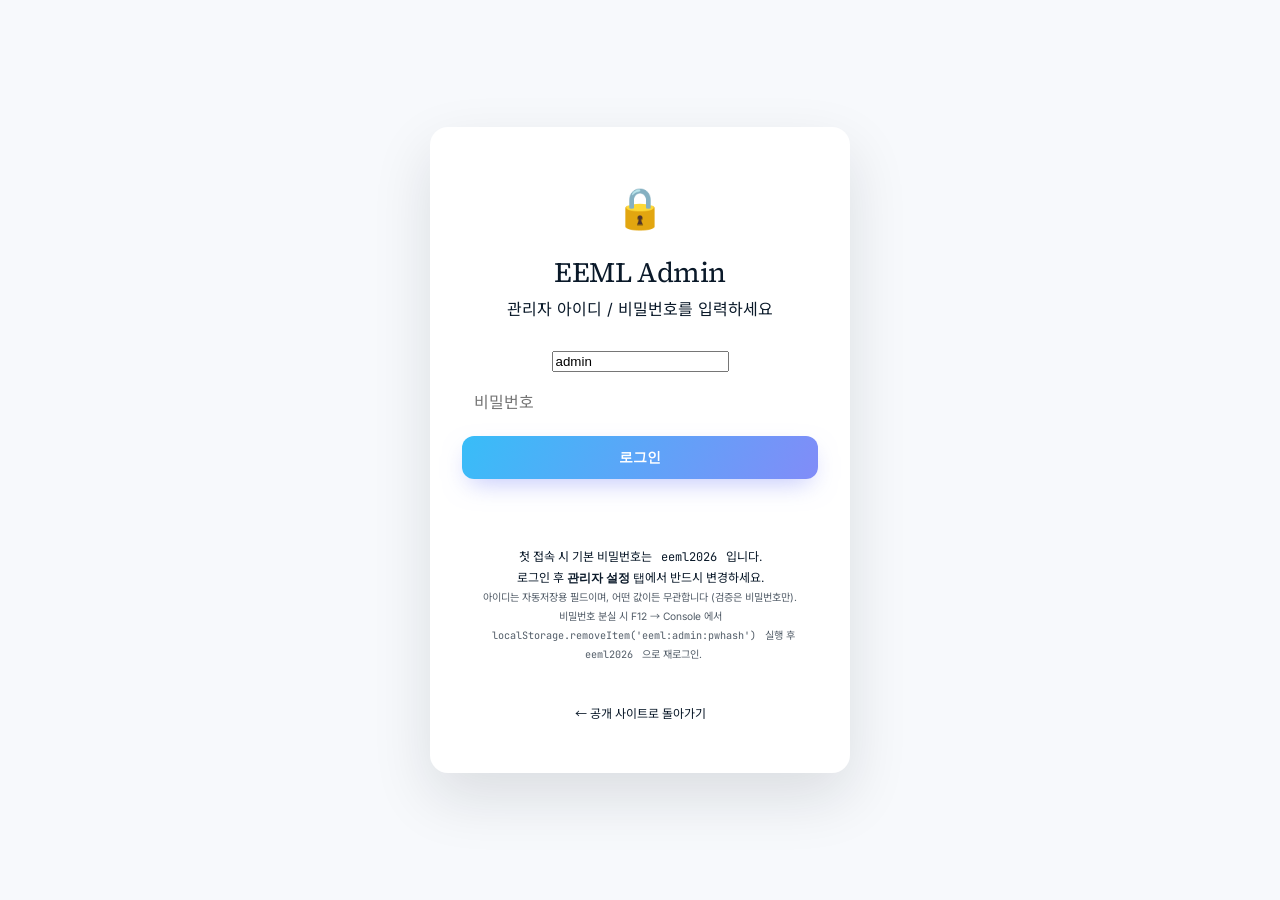
==== admin.html @ 162a0c48 "chore: bump members.js/admin.js cache-busting version (alumni degree feature) Co-Authored-By: Claude" ====
<!DOCTYPE html>
<html lang="ko">
<head>
  <meta charset="UTF-8" />
  <meta name="viewport" content="width=device-width, initial-scale=1.0" />
  <title>Admin · EEML</title>
  <meta name="robots" content="noindex, nofollow" />
  <meta http-equiv="Cache-Control" content="no-cache, no-store, must-revalidate" />
  <meta http-equiv="Pragma" content="no-cache" />
  <meta http-equiv="Expires" content="0" />
  <link rel="icon" type="image/svg+xml" href="assets/icons/favicon.svg" />
  <link rel="stylesheet" href="css/fonts.css?v=20260629a" />
  <link rel="stylesheet" href="css/style.css?v=20260713c" />
  <link rel="stylesheet" href="css/admin.css?v=20260605d" />
</head>
<body>

<!-- Login screen -->
<div id="login-screen" class="admin-login-screen">
  <div class="admin-login-box">
    <div class="admin-login-icon">🔒</div>
    <h1>EEML Admin</h1>
    <p class="admin-login-sub">관리자 아이디 / 비밀번호를 입력하세요</p>
    <form id="login-form" action="#" method="post" autocomplete="on">
      <input type="text" id="username-input" name="username" placeholder="아이디 (admin)" value="admin" autocomplete="username" style="margin-bottom:.5rem" />
      <input type="password" id="password-input" name="password" placeholder="비밀번호" autocomplete="current-password" autofocus />
      <button type="submit" class="btn btn-primary">로그인</button>
    </form>
    <div id="login-error" class="admin-login-error"></div>
    <div class="admin-login-hint">
      첫 접속 시 기본 비밀번호는 <code>eeml2026</code> 입니다.<br />
      로그인 후 <b>관리자 설정</b> 탭에서 반드시 변경하세요.<br />
      <span style="opacity:.7;font-size:.85em">아이디는 자동저장용 필드이며, 어떤 값이든 무관합니다 (검증은 비밀번호만).</span><br />
      <span style="opacity:.7;font-size:.85em">비밀번호 분실 시 F12 → Console 에서 <code>localStorage.removeItem('eeml:admin:pwhash')</code> 실행 후 <code>eeml2026</code> 으로 재로그인.</span>
    </div>
    <a href="/" class="admin-login-back">← 공개 사이트로 돌아가기</a>
  </div>
</div>

<!-- Admin dashboard -->
<div id="dashboard" class="admin-dashboard hidden">
  <header class="admin-header">
    <div class="admin-header-inner">
      <div class="admin-brand">
        <span class="admin-lock">🔒</span>
        <strong>EEML</strong> · Admin
      </div>
      <div class="admin-actions">
        <a href="/" target="_blank" class="btn btn-ghost" title="공개 사이트 새 탭으로 열기">공개 사이트 ↗</a>
        <button id="logout-btn" class="btn btn-outline">로그아웃</button>
      </div>
    </div>
  </header>

  <!-- Instructions banner -->
  <div class="admin-banner">
    <div class="admin-banner-inner">
      <b>📌 업데이트 방법</b> — <b>🔐 관리자 설정</b> 탭에서 GitHub 토큰을 한 번 설정하면, 이후 <b>저장</b> 버튼 클릭 시
      자동으로 GitHub에 커밋되어 <b>1~2분 후 사이트에 반영</b>됩니다. 토큰 미설정 시 기존처럼 JSON 파일이 다운로드됩니다.
    </div>
  </div>

  <!-- Primary tabs (top-level categories, mirror the public site nav) -->
  <nav class="admin-tabs admin-tabs-primary">
    <div class="admin-tabs-inner">
      <button class="admin-tab active" data-group="pi">🎓 PI</button>
      <button class="admin-tab" data-group="member">👥 Member</button>
      <button class="admin-tab" data-group="research">🔬 Research</button>
      <button class="admin-tab" data-group="publications">📄 Publications</button>
      <button class="admin-tab" data-group="news">📣 News</button>
      <button class="admin-tab" data-group="gallery">🖼 Gallery</button>
      <button class="admin-tab" data-group="join">📝 지원 안내</button>
      <button class="admin-tab" data-group="system">⚙️ 시스템</button>
    </div>
  </nav>

  <!-- Secondary tabs (per-group subtabs, dynamic) -->
  <nav class="admin-tabs admin-tabs-secondary" id="admin-subtabs" hidden></nav>

  <main class="admin-main">
    <div id="tab-pi" class="admin-tab-panel active"></div>
    <div id="tab-members-current" class="admin-tab-panel"></div>
    <div id="tab-members-alumni" class="admin-tab-panel"></div>
    <div id="tab-topics" class="admin-tab-panel"></div>
    <div id="tab-publications" class="admin-tab-panel"></div>
    <div id="tab-patents" class="admin-tab-panel"></div>
    <div id="tab-covers" class="admin-tab-panel"></div>
    <div id="tab-news" class="admin-tab-panel"></div>
    <div id="tab-gallery" class="admin-tab-panel"></div>
    <div id="tab-join" class="admin-tab-panel"></div>
    <div id="tab-announcement" class="admin-tab-panel"></div>
    <div id="tab-stats" class="admin-tab-panel"></div>
    <div id="tab-config" class="admin-tab-panel"></div>
    <div id="tab-settings" class="admin-tab-panel"></div>
  </main>
</div>

<!-- Edit modal -->
<div id="modal" class="admin-modal hidden">
  <div class="admin-modal-backdrop"></div>
  <div class="admin-modal-box">
    <div class="admin-modal-header">
      <h3 id="modal-title">편집</h3>
      <button id="modal-close" class="admin-icon-btn" title="닫기">✕</button>
    </div>
    <div id="modal-body" class="admin-modal-body"></div>
    <div class="admin-modal-footer">
      <button id="modal-cancel" class="btn btn-ghost">취소</button>
      <button id="modal-save" class="btn btn-primary">확인</button>
    </div>
  </div>
</div>

<!-- Toast -->
<div id="toast" class="admin-toast"></div>

<script src="js/admin.js?v=20260721a"></script>
</body>
</html>
---- css/fonts.css ----
/* cyrillic-ext */
@font-face {
  font-family: 'Inter';
  font-style: normal;
  font-weight: 400;
  font-display: swap;
  src: url(../assets/fonts/inter_v20_UcC73FwrK3iLTeHuS_nVMrMxCp50SjIa2JL7SUc.woff2) format('woff2');
  unicode-range: U+0460-052F, U+1C80-1C8A, U+20B4, U+2DE0-2DFF, U+A640-A69F, U+FE2E-FE2F;
}
/* cyrillic */
@font-face {
  font-family: 'Inter';
  font-style: normal;
  font-weight: 400;
  font-display: swap;
  src: url(../assets/fonts/inter_v20_UcC73FwrK3iLTeHuS_nVMrMxCp50SjIa0ZL7SUc.woff2) format('woff2');
  unicode-range: U+0301, U+0400-045F, U+0490-0491, U+04B0-04B1, U+2116;
}
/* greek-ext */
@font-face {
  font-family: 'Inter';
  font-style: normal;
  font-weight: 400;
  font-display: swap;
  src: url(../assets/fonts/inter_v20_UcC73FwrK3iLTeHuS_nVMrMxCp50SjIa2ZL7SUc.woff2) format('woff2');
  unicode-range: U+1F00-1FFF;
}
/* greek */
@font-face {
  font-family: 'Inter';
  font-style: normal;
  font-weight: 400;
  font-display: swap;
  src: url(../assets/fonts/inter_v20_UcC73FwrK3iLTeHuS_nVMrMxCp50SjIa1pL7SUc.woff2) format('woff2');
  unicode-range: U+0370-0377, U+037A-037F, U+0384-038A, U+038C, U+038E-03A1, U+03A3-03FF;
}
/* vietnamese */
@font-face {
  font-family: 'Inter';
  font-style: normal;
  font-weight: 400;
  font-display: swap;
  src: url(../assets/fonts/inter_v20_UcC73FwrK3iLTeHuS_nVMrMxCp50SjIa2pL7SUc.woff2) format('woff2');
  unicode-range: U+0102-0103, U+0110-0111, U+0128-0129, U+0168-0169, U+01A0-01A1, U+01AF-01B0, U+0300-0301, U+0303-0304, U+0308-0309, U+0323, U+0329, U+1EA0-1EF9, U+20AB;
}
/* latin-ext */
@font-face {
  font-family: 'Inter';
  font-style: normal;
  font-weight: 400;
  font-display: swap;
  src: url(../assets/fonts/inter_v20_UcC73FwrK3iLTeHuS_nVMrMxCp50SjIa25L7SUc.woff2) format('woff2');
  unicode-range: U+0100-02BA, U+02BD-02C5, U+02C7-02CC, U+02CE-02D7, U+02DD-02FF, U+0304, U+0308, U+0329, U+1D00-1DBF, U+1E00-1E9F, U+1EF2-1EFF, U+2020, U+20A0-20AB, U+20AD-20C0, U+2113, U+2C60-2C7F, U+A720-A7FF;
}
/* latin */
@font-face {
  font-family: 'Inter';
  font-style: normal;
  font-weight: 400;
  font-display: swap;
  src: url(../assets/fonts/inter_v20_UcC73FwrK3iLTeHuS_nVMrMxCp50SjIa1ZL7.woff2) format('woff2');
  unicode-range: U+0000-00FF, U+0131, U+0152-0153, U+02BB-02BC, U+02C6, U+02DA, U+02DC, U+0304, U+0308, U+0329, U+2000-206F, U+20AC, U+2122, U+2191, U+2193, U+2212, U+2215, U+FEFF, U+FFFD;
}
/* cyrillic-ext */
@font-face {
  font-family: 'Inter';
  font-style: normal;
  font-weight: 500;
  font-display: swap;
  src: url(../assets/fonts/inter_v20_UcC73FwrK3iLTeHuS_nVMrMxCp50SjIa2JL7SUc.woff2) format('woff2');
  unicode-range: U+0460-052F, U+1C80-1C8A, U+20B4, U+2DE0-2DFF, U+A640-A69F, U+FE2E-FE2F;
}
/* cyrillic */
@font-face {
  font-family: 'Inter';
  font-style: normal;
  font-weight: 500;
  font-display: swap;
  src: url(../assets/fonts/inter_v20_UcC73FwrK3iLTeHuS_nVMrMxCp50SjIa0ZL7SUc.woff2) format('woff2');
  unicode-range: U+0301, U+0400-045F, U+0490-0491, U+04B0-04B1, U+2116;
}
/* greek-ext */
@font-face {
  font-family: 'Inter';
  font-style: normal;
  font-weight: 500;
  font-display: swap;
  src: url(../assets/fonts/inter_v20_UcC73FwrK3iLTeHuS_nVMrMxCp50SjIa2ZL7SUc.woff2) format('woff2');
  unicode-range: U+1F00-1FFF;
}
/* greek */
@font-face {
  font-family: 'Inter';
  font-style: normal;
  font-weight: 500;
  font-display: swap;
  src: url(../assets/fonts/inter_v20_UcC73FwrK3iLTeHuS_nVMrMxCp50SjIa1pL7SUc.woff2) format('woff2');
  unicode-range: U+0370-0377, U+037A-037F, U+0384-038A, U+038C, U+038E-03A1, U+03A3-03FF;
}
/* vietnamese */
@font-face {
  font-family: 'Inter';
  font-style: normal;
  font-weight: 500;
  font-display: swap;
  src: url(../assets/fonts/inter_v20_UcC73FwrK3iLTeHuS_nVMrMxCp50SjIa2pL7SUc.woff2) format('woff2');
  unicode-range: U+0102-0103, U+0110-0111, U+0128-0129, U+0168-0169, U+01A0-01A1, U+01AF-01B0, U+0300-0301, U+0303-0304, U+0308-0309, U+0323, U+0329, U+1EA0-1EF9, U+20AB;
}
/* latin-ext */
@font-face {
  font-family: 'Inter';
  font-style: normal;
  font-weight: 500;
  font-display: swap;
  src: url(../assets/fonts/inter_v20_UcC73FwrK3iLTeHuS_nVMrMxCp50SjIa25L7SUc.woff2) format('woff2');
  unicode-range: U+0100-02BA, U+02BD-02C5, U+02C7-02CC, U+02CE-02D7, U+02DD-02FF, U+0304, U+0308, U+0329, U+1D00-1DBF, U+1E00-1E9F, U+1EF2-1EFF, U+2020, U+20A0-20AB, U+20AD-20C0, U+2113, U+2C60-2C7F, U+A720-A7FF;
}
/* latin */
@font-face {
  font-family: 'Inter';
  font-style: normal;
  font-weight: 500;
  font-display: swap;
  src: url(../assets/fonts/inter_v20_UcC73FwrK3iLTeHuS_nVMrMxCp50SjIa1ZL7.woff2) format('woff2');
  unicode-range: U+0000-00FF, U+0131, U+0152-0153, U+02BB-02BC, U+02C6, U+02DA, U+02DC, U+0304, U+0308, U+0329, U+2000-206F, U+20AC, U+2122, U+2191, U+2193, U+2212, U+2215, U+FEFF, U+FFFD;
}
/* cyrillic-ext */
@font-face {
  font-family: 'Inter';
  font-style: normal;
  font-weight: 600;
  font-display: swap;
  src: url(../assets/fonts/inter_v20_UcC73FwrK3iLTeHuS_nVMrMxCp50SjIa2JL7SUc.woff2) format('woff2');
  unicode-range: U+0460-052F, U+1C80-1C8A, U+20B4, U+2DE0-2DFF, U+A640-A69F, U+FE2E-FE2F;
}
/* cyrillic */
@font-face {
  font-family: 'Inter';
  font-style: normal;
  font-weight: 600;
  font-display: swap;
  src: url(../assets/fonts/inter_v20_UcC73FwrK3iLTeHuS_nVMrMxCp50SjIa0ZL7SUc.woff2) format('woff2');
  unicode-range: U+0301, U+0400-045F, U+0490-0491, U+04B0-04B1, U+2116;
}
/* greek-ext */
@font-face {
  font-family: 'Inter';
  font-style: normal;
  font-weight: 600;
  font-display: swap;
  src: url(../assets/fonts/inter_v20_UcC73FwrK3iLTeHuS_nVMrMxCp50SjIa2ZL7SUc.woff2) format('woff2');
  unicode-range: U+1F00-1FFF;
}
/* greek */
@font-face {
  font-family: 'Inter';
  font-style: normal;
  font-weight: 600;
  font-display: swap;
  src: url(../assets/fonts/inter_v20_UcC73FwrK3iLTeHuS_nVMrMxCp50SjIa1pL7SUc.woff2) format('woff2');
  unicode-range: U+0370-0377, U+037A-037F, U+0384-038A, U+038C, U+038E-03A1, U+03A3-03FF;
}
/* vietnamese */
@font-face {
  font-family: 'Inter';
  font-style: normal;
  font-weight: 600;
  font-display: swap;
  src: url(../assets/fonts/inter_v20_UcC73FwrK3iLTeHuS_nVMrMxCp50SjIa2pL7SUc.woff2) format('woff2');
  unicode-range: U+0102-0103, U+0110-0111, U+0128-0129, U+0168-0169, U+01A0-01A1, U+01AF-01B0, U+0300-0301, U+0303-0304, U+0308-0309, U+0323, U+0329, U+1EA0-1EF9, U+20AB;
}
/* latin-ext */
@font-face {
  font-family: 'Inter';
  font-style: normal;
  font-weight: 600;
  font-display: swap;
  src: url(../assets/fonts/inter_v20_UcC73FwrK3iLTeHuS_nVMrMxCp50SjIa25L7SUc.woff2) format('woff2');
  unicode-range: U+0100-02BA, U+02BD-02C5, U+02C7-02CC, U+02CE-02D7, U+02DD-02FF, U+0304, U+0308, U+0329, U+1D00-1DBF, U+1E00-1E9F, U+1EF2-1EFF, U+2020, U+20A0-20AB, U+20AD-20C0, U+2113, U+2C60-2C7F, U+A720-A7FF;
}
/* latin */
@font-face {
  font-family: 'Inter';
  font-style: normal;
  font-weight: 600;
  font-display: swap;
  src: url(../assets/fonts/inter_v20_UcC73FwrK3iLTeHuS_nVMrMxCp50SjIa1ZL7.woff2) format('woff2');
  unicode-range: U+0000-00FF, U+0131, U+0152-0153, U+02BB-02BC, U+02C6, U+02DA, U+02DC, U+0304, U+0308, U+0329, U+2000-206F, U+20AC, U+2122, U+2191, U+2193, U+2212, U+2215, U+FEFF, U+FFFD;
}
/* cyrillic-ext */
@font-face {
  font-family: 'Inter';
  font-style: normal;
  font-weight: 700;
  font-display: swap;
  src: url(../assets/fonts/inter_v20_UcC73FwrK3iLTeHuS_nVMrMxCp50SjIa2JL7SUc.woff2) format('woff2');
  unicode-range: U+0460-052F, U+1C80-1C8A, U+20B4, U+2DE0-2DFF, U+A640-A69F, U+FE2E-FE2F;
}
/* cyrillic */
@font-face {
  font-family: 'Inter';
  font-style: normal;
  font-weight: 700;
  font-display: swap;
  src: url(../assets/fonts/inter_v20_UcC73FwrK3iLTeHuS_nVMrMxCp50SjIa0ZL7SUc.woff2) format('woff2');
  unicode-range: U+0301, U+0400-045F, U+0490-0491, U+04B0-04B1, U+2116;
}
/* greek-ext */
@font-face {
  font-family: 'Inter';
  font-style: normal;
  font-weight: 700;
  font-display: swap;
  src: url(../assets/fonts/inter_v20_UcC73FwrK3iLTeHuS_nVMrMxCp50SjIa2ZL7SUc.woff2) format('woff2');
  unicode-range: U+1F00-1FFF;
}
/* greek */
@font-face {
  font-family: 'Inter';
  font-style: normal;
  font-weight: 700;
  font-display: swap;
  src: url(../assets/fonts/inter_v20_UcC73FwrK3iLTeHuS_nVMrMxCp50SjIa1pL7SUc.woff2) format('woff2');
  unicode-range: U+0370-0377, U+037A-037F, U+0384-038A, U+038C, U+038E-03A1, U+03A3-03FF;
}
/* vietnamese */
@font-face {
  font-family: 'Inter';
  font-style: normal;
  font-weight: 700;
  font-display: swap;
  src: url(../assets/fonts/inter_v20_UcC73FwrK3iLTeHuS_nVMrMxCp50SjIa2pL7SUc.woff2) format('woff2');
  unicode-range: U+0102-0103, U+0110-0111, U+0128-0129, U+0168-0169, U+01A0-01A1, U+01AF-01B0, U+0300-0301, U+0303-0304, U+0308-0309, U+0323, U+0329, U+1EA0-1EF9, U+20AB;
}
/* latin-ext */
@font-face {
  font-family: 'Inter';
  font-style: normal;
  font-weight: 700;
  font-display: swap;
  src: url(../assets/fonts/inter_v20_UcC73FwrK3iLTeHuS_nVMrMxCp50SjIa25L7SUc.woff2) format('woff2');
  unicode-range: U+0100-02BA, U+02BD-02C5, U+02C7-02CC, U+02CE-02D7, U+02DD-02FF, U+0304, U+0308, U+0329, U+1D00-1DBF, U+1E00-1E9F, U+1EF2-1EFF, U+2020, U+20A0-20AB, U+20AD-20C0, U+2113, U+2C60-2C7F, U+A720-A7FF;
}
/* latin */
@font-face {
  font-family: 'Inter';
  font-style: normal;
  font-weight: 700;
  font-display: swap;
  src: url(../assets/fonts/inter_v20_UcC73FwrK3iLTeHuS_nVMrMxCp50SjIa1ZL7.woff2) format('woff2');
  unicode-range: U+0000-00FF, U+0131, U+0152-0153, U+02BB-02BC, U+02C6, U+02DA, U+02DC, U+0304, U+0308, U+0329, U+2000-206F, U+20AC, U+2122, U+2191, U+2193, U+2212, U+2215, U+FEFF, U+FFFD;
}
/* cyrillic-ext */
@font-face {
  font-family: 'Inter';
  font-style: normal;
  font-weight: 800;
  font-display: swap;
  src: url(../assets/fonts/inter_v20_UcC73FwrK3iLTeHuS_nVMrMxCp50SjIa2JL7SUc.woff2) format('woff2');
  unicode-range: U+0460-052F, U+1C80-1C8A, U+20B4, U+2DE0-2DFF, U+A640-A69F, U+FE2E-FE2F;
}
/* cyrillic */
@font-face {
  font-family: 'Inter';
  font-style: normal;
  font-weight: 800;
  font-display: swap;
  src: url(../assets/fonts/inter_v20_UcC73FwrK3iLTeHuS_nVMrMxCp50SjIa0ZL7SUc.woff2) format('woff2');
  unicode-range: U+0301, U+0400-045F, U+0490-0491, U+04B0-04B1, U+2116;
}
/* greek-ext */
@font-face {
  font-family: 'Inter';
  font-style: normal;
  font-weight: 800;
  font-display: swap;
  src: url(../assets/fonts/inter_v20_UcC73FwrK3iLTeHuS_nVMrMxCp50SjIa2ZL7SUc.woff2) format('woff2');
  unicode-range: U+1F00-1FFF;
}
/* greek */
@font-face {
  font-family: 'Inter';
  font-style: normal;
  font-weight: 800;
  font-display: swap;
  src: url(../assets/fonts/inter_v20_UcC73FwrK3iLTeHuS_nVMrMxCp50SjIa1pL7SUc.woff2) format('woff2');
  unicode-range: U+0370-0377, U+037A-037F, U+0384-038A, U+038C, U+038E-03A1, U+03A3-03FF;
}
/* vietnamese */
@font-face {
  font-family: 'Inter';
  font-style: normal;
  font-weight: 800;
  font-display: swap;
  src: url(../assets/fonts/inter_v20_UcC73FwrK3iLTeHuS_nVMrMxCp50SjIa2pL7SUc.woff2) format('woff2');
  unicode-range: U+0102-0103, U+0110-0111, U+0128-0129, U+0168-0169, U+01A0-01A1, U+01AF-01B0, U+0300-0301, U+0303-0304, U+0308-0309, U+0323, U+0329, U+1EA0-1EF9, U+20AB;
}
/* latin-ext */
@font-face {
  font-family: 'Inter';
  font-style: normal;
  font-weight: 800;
  font-display: swap;
  src: url(../assets/fonts/inter_v20_UcC73FwrK3iLTeHuS_nVMrMxCp50SjIa25L7SUc.woff2) format('woff2');
  unicode-range: U+0100-02BA, U+02BD-02C5, U+02C7-02CC, U+02CE-02D7, U+02DD-02FF, U+0304, U+0308, U+0329, U+1D00-1DBF, U+1E00-1E9F, U+1EF2-1EFF, U+2020, U+20A0-20AB, U+20AD-20C0, U+2113, U+2C60-2C7F, U+A720-A7FF;
}
/* latin */
@font-face {
  font-family: 'Inter';
  font-style: normal;
  font-weight: 800;
  font-display: swap;
  src: url(../assets/fonts/inter_v20_UcC73FwrK3iLTeHuS_nVMrMxCp50SjIa1ZL7.woff2) format('woff2');
  unicode-range: U+0000-00FF, U+0131, U+0152-0153, U+02BB-02BC, U+02C6, U+02DA, U+02DC, U+0304, U+0308, U+0329, U+2000-206F, U+20AC, U+2122, U+2191, U+2193, U+2212, U+2215, U+FEFF, U+FFFD;
}
/* cyrillic-ext */
@font-face {
  font-family: 'JetBrains Mono';
  font-style: normal;
  font-weight: 400;
  font-display: swap;
  src: url(../assets/fonts/jetbrainsmono_v24_tDbv2o-flEEny0FZhsfKu5WU4zr3E_BX0PnT8RD8yKwBNntkaToggR7BYRbKPx3cwhsk.woff2) format('woff2');
  unicode-range: U+0460-052F, U+1C80-1C8A, U+20B4, U+2DE0-2DFF, U+A640-A69F, U+FE2E-FE2F;
}
/* cyrillic */
@font-face {
  font-family: 'JetBrains Mono';
  font-style: normal;
  font-weight: 400;
  font-display: swap;
  src: url(../assets/fonts/jetbrainsmono_v24_tDbv2o-flEEny0FZhsfKu5WU4zr3E_BX0PnT8RD8yKwBNntkaToggR7BYRbKPxTcwhsk.woff2) format('woff2');
  unicode-range: U+0301, U+0400-045F, U+0490-0491, U+04B0-04B1, U+2116;
}
/* greek */
@font-face {
  font-family: 'JetBrains Mono';
  font-style: normal;
  font-weight: 400;
  font-display: swap;
  src: url(../assets/fonts/jetbrainsmono_v24_tDbv2o-flEEny0FZhsfKu5WU4zr3E_BX0PnT8RD8yKwBNntkaToggR7BYRbKPxPcwhsk.woff2) format('woff2');
  unicode-range: U+0370-0377, U+037A-037F, U+0384-038A, U+038C, U+038E-03A1, U+03A3-03FF;
}
/* vietnamese */
@font-face {
  font-family: 'JetBrains Mono';
  font-style: normal;
  font-weight: 400;
  font-display: swap;
  src: url(../assets/fonts/jetbrainsmono_v24_tDbv2o-flEEny0FZhsfKu5WU4zr3E_BX0PnT8RD8yKwBNntkaToggR7BYRbKPx_cwhsk.woff2) format('woff2');
  unicode-range: U+0102-0103, U+0110-0111, U+0128-0129, U+0168-0169, U+01A0-01A1, U+01AF-01B0, U+0300-0301, U+0303-0304, U+0308-0309, U+0323, U+0329, U+1EA0-1EF9, U+20AB;
}
/* latin-ext */
@font-face {
  font-family: 'JetBrains Mono';
  font-style: normal;
  font-weight: 400;
  font-display: swap;
  src: url(../assets/fonts/jetbrainsmono_v24_tDbv2o-flEEny0FZhsfKu5WU4zr3E_BX0PnT8RD8yKwBNntkaToggR7BYRbKPx7cwhsk.woff2) format('woff2');
  unicode-range: U+0100-02BA, U+02BD-02C5, U+02C7-02CC, U+02CE-02D7, U+02DD-02FF, U+0304, U+0308, U+0329, U+1D00-1DBF, U+1E00-1E9F, U+1EF2-1EFF, U+2020, U+20A0-20AB, U+20AD-20C0, U+2113, U+2C60-2C7F, U+A720-A7FF;
}
/* latin */
@font-face {
  font-family: 'JetBrains Mono';
  font-style: normal;
  font-weight: 400;
  font-display: swap;
  src: url(../assets/fonts/jetbrainsmono_v24_tDbv2o-flEEny0FZhsfKu5WU4zr3E_BX0PnT8RD8yKwBNntkaToggR7BYRbKPxDcwg.woff2) format('woff2');
  unicode-range: U+0000-00FF, U+0131, U+0152-0153, U+02BB-02BC, U+02C6, U+02DA, U+02DC, U+0304, U+0308, U+0329, U+2000-206F, U+20AC, U+2122, U+2191, U+2193, U+2212, U+2215, U+FEFF, U+FFFD;
}
/* cyrillic-ext */
@font-face {
  font-family: 'JetBrains Mono';
  font-style: normal;
  font-weight: 500;
  font-display: swap;
  src: url(../assets/fonts/jetbrainsmono_v24_tDbv2o-flEEny0FZhsfKu5WU4zr3E_BX0PnT8RD8yKwBNntkaToggR7BYRbKPx3cwhsk.woff2) format('woff2');
  unicode-range: U+0460-052F, U+1C80-1C8A, U+20B4, U+2DE0-2DFF, U+A640-A69F, U+FE2E-FE2F;
}
/* cyrillic */
@font-face {
  font-family: 'JetBrains Mono';
  font-style: normal;
  font-weight: 500;
  font-display: swap;
  src: url(../assets/fonts/jetbrainsmono_v24_tDbv2o-flEEny0FZhsfKu5WU4zr3E_BX0PnT8RD8yKwBNntkaToggR7BYRbKPxTcwhsk.woff2) format('woff2');
  unicode-range: U+0301, U+0400-045F, U+0490-0491, U+04B0-04B1, U+2116;
}
/* greek */
@font-face {
  font-family: 'JetBrains Mono';
  font-style: normal;
  font-weight: 500;
  font-display: swap;
  src: url(../assets/fonts/jetbrainsmono_v24_tDbv2o-flEEny0FZhsfKu5WU4zr3E_BX0PnT8RD8yKwBNntkaToggR7BYRbKPxPcwhsk.woff2) format('woff2');
  unicode-range: U+0370-0377, U+037A-037F, U+0384-038A, U+038C, U+038E-03A1, U+03A3-03FF;
}
/* vietnamese */
@font-face {
  font-family: 'JetBrains Mono';
  font-style: normal;
  font-weight: 500;
  font-display: swap;
  src: url(../assets/fonts/jetbrainsmono_v24_tDbv2o-flEEny0FZhsfKu5WU4zr3E_BX0PnT8RD8yKwBNntkaToggR7BYRbKPx_cwhsk.woff2) format('woff2');
  unicode-range: U+0102-0103, U+0110-0111, U+0128-0129, U+0168-0169, U+01A0-01A1, U+01AF-01B0, U+0300-0301, U+0303-0304, U+0308-0309, U+0323, U+0329, U+1EA0-1EF9, U+20AB;
}
/* latin-ext */
@font-face {
  font-family: 'JetBrains Mono';
  font-style: normal;
  font-weight: 500;
  font-display: swap;
  src: url(../assets/fonts/jetbrainsmono_v24_tDbv2o-flEEny0FZhsfKu5WU4zr3E_BX0PnT8RD8yKwBNntkaToggR7BYRbKPx7cwhsk.woff2) format('woff2');
  unicode-range: U+0100-02BA, U+02BD-02C5, U+02C7-02CC, U+02CE-02D7, U+02DD-02FF, U+0304, U+0308, U+0329, U+1D00-1DBF, U+1E00-1E9F, U+1EF2-1EFF, U+2020, U+20A0-20AB, U+20AD-20C0, U+2113, U+2C60-2C7F, U+A720-A7FF;
}
/* latin */
@font-face {
  font-family: 'JetBrains Mono';
  font-style: normal;
  font-weight: 500;
  font-display: swap;
  src: url(../assets/fonts/jetbrainsmono_v24_tDbv2o-flEEny0FZhsfKu5WU4zr3E_BX0PnT8RD8yKwBNntkaToggR7BYRbKPxDcwg.woff2) format('woff2');
  unicode-range: U+0000-00FF, U+0131, U+0152-0153, U+02BB-02BC, U+02C6, U+02DA, U+02DC, U+0304, U+0308, U+0329, U+2000-206F, U+20AC, U+2122, U+2191, U+2193, U+2212, U+2215, U+FEFF, U+FFFD;
}
@font-face {
  font-family: 'Noto Sans KR';
  font-style: normal;
  font-weight: 400;
  font-display: swap;
  src: url(../assets/fonts/notosanskr_v39_PbykFmXiEBPT4ITbgNA5Cgm20xz64px_1hVWr0wuPNGmlQNMEfD4.0.woff2) format('woff2');
  unicode-range: U+f9ca-fa0b, U+ff03-ff05, U+ff07, U+ff0a-ff0b, U+ff0d-ff19, U+ff1b, U+ff1d, U+ff20-ff5b, U+ff5d, U+ffe0-ffe3, U+ffe5-ffe6;
}
@font-face {
  font-family: 'Noto Sans KR';
  font-style: normal;
  font-weight: 400;
  font-display: swap;
  src: url(../assets/fonts/notosanskr_v39_PbykFmXiEBPT4ITbgNA5Cgm20xz64px_1hVWr0wuPNGmlQNMEfD4.1.woff2) format('woff2');
  unicode-range: U+f92f-f980, U+f982-f9c9;
}
@font-face {
  font-family: 'Noto Sans KR';
  font-style: normal;
  font-weight: 400;
  font-display: swap;
  src: url(../assets/fonts/notosanskr_v39_PbykFmXiEBPT4ITbgNA5Cgm20xz64px_1hVWr0wuPNGmlQNMEfD4.2.woff2) format('woff2');
  unicode-range: U+d723-d728, U+d72a-d733, U+d735-d748, U+d74a-d74f, U+d752-d753, U+d755-d757, U+d75a-d75f, U+d762-d764, U+d766-d768, U+d76a-d76b, U+d76d-d76f, U+d771-d787, U+d789-d78b, U+d78d-d78f, U+d791-d797, U+d79a, U+d79c, U+d79e-d7a3, U+f900-f909, U+f90b-f92e;
}
@font-face {
  font-family: 'Noto Sans KR';
  font-style: normal;
  font-weight: 400;
  font-display: swap;
  src: url(../assets/fonts/notosanskr_v39_PbykFmXiEBPT4ITbgNA5Cgm20xz64px_1hVWr0wuPNGmlQNMEfD4.3.woff2) format('woff2');
  unicode-range: U+d679-d68b, U+d68e-d69e, U+d6a0, U+d6a2-d6a7, U+d6a9-d6c3, U+d6c6-d6c7, U+d6c9-d6cb, U+d6cd-d6d3, U+d6d5-d6d6, U+d6d8-d6e3, U+d6e5-d6e7, U+d6e9-d6fb, U+d6fd-d717, U+d719-d71f, U+d721-d722;
}
@font-face {
  font-family: 'Noto Sans KR';
  font-style: normal;
  font-weight: 400;
  font-display: swap;
  src: url(../assets/fonts/notosanskr_v39_PbykFmXiEBPT4ITbgNA5Cgm20xz64px_1hVWr0wuPNGmlQNMEfD4.4.woff2) format('woff2');
  unicode-range: U+d5bc-d5c7, U+d5ca-d5cb, U+d5cd-d5cf, U+d5d1-d5d7, U+d5d9-d5da, U+d5dc, U+d5de-d5e3, U+d5e6-d5e7, U+d5e9-d5eb, U+d5ed-d5f6, U+d5f8, U+d5fa-d5ff, U+d602-d603, U+d605-d607, U+d609-d60f, U+d612-d613, U+d616-d61b, U+d61d-d637, U+d63a-d63b, U+d63d-d63f, U+d641-d647, U+d64a-d64c, U+d64e-d653, U+d656-d657, U+d659-d65b, U+d65d-d666, U+d668, U+d66a-d678;
}
@font-face {
  font-family: 'Noto Sans KR';
  font-style: normal;
  font-weight: 400;
  font-display: swap;
  src: url(../assets/fonts/notosanskr_v39_PbykFmXiEBPT4ITbgNA5Cgm20xz64px_1hVWr0wuPNGmlQNMEfD4.5.woff2) format('woff2');
  unicode-range: U+d507, U+d509-d50b, U+d50d-d513, U+d515-d53b, U+d53e-d53f, U+d541-d543, U+d545-d54c, U+d54e, U+d550, U+d552-d557, U+d55a-d55b, U+d55d-d55f, U+d561-d564, U+d566-d567, U+d56a, U+d56c, U+d56e-d573, U+d576-d577, U+d579-d583, U+d585-d586, U+d58a-d5a4, U+d5a6-d5bb;
}
@font-face {
  font-family: 'Noto Sans KR';
  font-style: normal;
  font-weight: 400;
  font-display: swap;
  src: url(../assets/fonts/notosanskr_v39_PbykFmXiEBPT4ITbgNA5Cgm20xz64px_1hVWr0wuPNGmlQNMEfD4.6.woff2) format('woff2');
  unicode-range: U+d464-d477, U+d47a-d47b, U+d47d-d47f, U+d481-d487, U+d489-d48a, U+d48c, U+d48e-d4e7, U+d4e9-d503, U+d505-d506;
}
@font-face {
  font-family: 'Noto Sans KR';
  font-style: normal;
  font-weight: 400;
  font-display: swap;
  src: url(../assets/fonts/notosanskr_v39_PbykFmXiEBPT4ITbgNA5Cgm20xz64px_1hVWr0wuPNGmlQNMEfD4.7.woff2) format('woff2');
  unicode-range: U+d3bf-d3c7, U+d3ca-d3cf, U+d3d1-d3eb, U+d3ee-d3ef, U+d3f1-d3f3, U+d3f5-d3fb, U+d3fd-d400, U+d402-d45b, U+d45d-d463;
}
@font-face {
  font-family: 'Noto Sans KR';
  font-style: normal;
  font-weight: 400;
  font-display: swap;
  src: url(../assets/fonts/notosanskr_v39_PbykFmXiEBPT4ITbgNA5Cgm20xz64px_1hVWr0wuPNGmlQNMEfD4.8.woff2) format('woff2');
  unicode-range: U+d2ff, U+d302-d304, U+d306-d30b, U+d30f, U+d311-d313, U+d315-d31b, U+d31e, U+d322-d324, U+d326-d327, U+d32a-d32b, U+d32d-d32f, U+d331-d337, U+d339-d33c, U+d33e-d37b, U+d37e-d37f, U+d381-d383, U+d385-d38b, U+d38e-d390, U+d392-d397, U+d39a-d39b, U+d39d-d39f, U+d3a1-d3a7, U+d3a9-d3aa, U+d3ac, U+d3ae-d3b3, U+d3b5-d3b7, U+d3b9-d3bb, U+d3bd-d3be;
}
@font-face {
  font-family: 'Noto Sans KR';
  font-style: normal;
  font-weight: 400;
  font-display: swap;
  src: url(../assets/fonts/notosanskr_v39_PbykFmXiEBPT4ITbgNA5Cgm20xz64px_1hVWr0wuPNGmlQNMEfD4.9.woff2) format('woff2');
  unicode-range: U+d257-d27f, U+d281-d29b, U+d29d-d29f, U+d2a1-d2ab, U+d2ad-d2b7, U+d2ba-d2bb, U+d2bd-d2bf, U+d2c1-d2c7, U+d2c9-d2ef, U+d2f2-d2f3, U+d2f5-d2f7, U+d2f9-d2fe;
}
@font-face {
  font-family: 'Noto Sans KR';
  font-style: normal;
  font-weight: 400;
  font-display: swap;
  src: url(../assets/fonts/notosanskr_v39_PbykFmXiEBPT4ITbgNA5Cgm20xz64px_1hVWr0wuPNGmlQNMEfD4.10.woff2) format('woff2');
  unicode-range: U+d1b4, U+d1b6-d1f3, U+d1f5-d22b, U+d22e-d22f, U+d231-d233, U+d235-d23b, U+d23d-d240, U+d242-d256;
}
@font-face {
  font-family: 'Noto Sans KR';
  font-style: normal;
  font-weight: 400;
  font-display: swap;
  src: url(../assets/fonts/notosanskr_v39_PbykFmXiEBPT4ITbgNA5Cgm20xz64px_1hVWr0wuPNGmlQNMEfD4.11.woff2) format('woff2');
  unicode-range: U+d105-d12f, U+d132-d133, U+d135-d137, U+d139-d13f, U+d141-d142, U+d144, U+d146-d14b, U+d14e-d14f, U+d151-d153, U+d155-d15b, U+d15e-d187, U+d189-d19f, U+d1a2-d1a3, U+d1a5-d1a7, U+d1a9-d1af, U+d1b2-d1b3;
}
@font-face {
  font-family: 'Noto Sans KR';
  font-style: normal;
  font-weight: 400;
  font-display: swap;
  src: url(../assets/fonts/notosanskr_v39_PbykFmXiEBPT4ITbgNA5Cgm20xz64px_1hVWr0wuPNGmlQNMEfD4.12.woff2) format('woff2');
  unicode-range: U+d04b-d04f, U+d051-d057, U+d059-d06b, U+d06d-d06f, U+d071-d073, U+d075-d07b, U+d07e-d0a3, U+d0a6-d0a7, U+d0a9-d0ab, U+d0ad-d0b3, U+d0b6, U+d0b8, U+d0ba-d0bf, U+d0c2-d0c3, U+d0c5-d0c7, U+d0c9-d0cf, U+d0d2, U+d0d6-d0db, U+d0de-d0df, U+d0e1-d0e3, U+d0e5-d0eb, U+d0ee-d0f0, U+d0f2-d104;
}
@font-face {
  font-family: 'Noto Sans KR';
  font-style: normal;
  font-weight: 400;
  font-display: swap;
  src: url(../assets/fonts/notosanskr_v39_PbykFmXiEBPT4ITbgNA5Cgm20xz64px_1hVWr0wuPNGmlQNMEfD4.13.woff2) format('woff2');
  unicode-range: U+cfa2-cfc3, U+cfc5-cfdf, U+cfe2-cfe3, U+cfe5-cfe7, U+cfe9-cff4, U+cff6-cffb, U+cffd-cfff, U+d001-d003, U+d005-d017, U+d019-d033, U+d036-d037, U+d039-d03b, U+d03d-d04a;
}
@font-face {
  font-family: 'Noto Sans KR';
  font-style: normal;
  font-weight: 400;
  font-display: swap;
  src: url(../assets/fonts/notosanskr_v39_PbykFmXiEBPT4ITbgNA5Cgm20xz64px_1hVWr0wuPNGmlQNMEfD4.14.woff2) format('woff2');
  unicode-range: U+cef0-cef3, U+cef6, U+cef9-ceff, U+cf01-cf03, U+cf05-cf07, U+cf09-cf0f, U+cf11-cf12, U+cf14-cf1b, U+cf1d-cf1f, U+cf21-cf2f, U+cf31-cf53, U+cf56-cf57, U+cf59-cf5b, U+cf5d-cf63, U+cf66, U+cf68, U+cf6a-cf6f, U+cf71-cf84, U+cf86-cf8b, U+cf8d-cfa1;
}
@font-face {
  font-family: 'Noto Sans KR';
  font-style: normal;
  font-weight: 400;
  font-display: swap;
  src: url(../assets/fonts/notosanskr_v39_PbykFmXiEBPT4ITbgNA5Cgm20xz64px_1hVWr0wuPNGmlQNMEfD4.15.woff2) format('woff2');
  unicode-range: U+ce3c-ce57, U+ce5a-ce5b, U+ce5d-ce5f, U+ce61-ce67, U+ce6a, U+ce6c, U+ce6e-ce73, U+ce76-ce77, U+ce79-ce7b, U+ce7d-ce83, U+ce85-ce88, U+ce8a-ce8f, U+ce91-ce93, U+ce95-ce97, U+ce99-ce9f, U+cea2, U+cea4-ceab, U+cead-cee3, U+cee6-cee7, U+cee9-ceeb, U+ceed-ceef;
}
@font-face {
  font-family: 'Noto Sans KR';
  font-style: normal;
  font-weight: 400;
  font-display: swap;
  src: url(../assets/fonts/notosanskr_v39_PbykFmXiEBPT4ITbgNA5Cgm20xz64px_1hVWr0wuPNGmlQNMEfD4.16.woff2) format('woff2');
  unicode-range: U+cd92-cd93, U+cd96-cd97, U+cd99-cd9b, U+cd9d-cda3, U+cda6-cda8, U+cdaa-cdaf, U+cdb1-cdc3, U+cdc5-cdcb, U+cdcd-cde7, U+cde9-ce03, U+ce05-ce1f, U+ce22-ce34, U+ce36-ce3b;
}
@font-face {
  font-family: 'Noto Sans KR';
  font-style: normal;
  font-weight: 400;
  font-display: swap;
  src: url(../assets/fonts/notosanskr_v39_PbykFmXiEBPT4ITbgNA5Cgm20xz64px_1hVWr0wuPNGmlQNMEfD4.17.woff2) format('woff2');
  unicode-range: U+ccef-cd07, U+cd0a-cd0b, U+cd0d-cd1a, U+cd1c, U+cd1e-cd2b, U+cd2d-cd5b, U+cd5d-cd77, U+cd79-cd91;
}
@font-face {
  font-family: 'Noto Sans KR';
  font-style: normal;
  font-weight: 400;
  font-display: swap;
  src: url(../assets/fonts/notosanskr_v39_PbykFmXiEBPT4ITbgNA5Cgm20xz64px_1hVWr0wuPNGmlQNMEfD4.18.woff2) format('woff2');
  unicode-range: U+cc3f-cc43, U+cc46-cc47, U+cc49-cc4b, U+cc4d-cc53, U+cc55-cc58, U+cc5a-cc5f, U+cc61-cc97, U+cc9a-cc9b, U+cc9d-cc9f, U+cca1-cca7, U+ccaa, U+ccac, U+ccae-ccb3, U+ccb6-ccb7, U+ccb9-ccbb, U+ccbd-cccf, U+ccd1-cce3, U+cce5-ccee;
}
@font-face {
  font-family: 'Noto Sans KR';
  font-style: normal;
  font-weight: 400;
  font-display: swap;
  src: url(../assets/fonts/notosanskr_v39_PbykFmXiEBPT4ITbgNA5Cgm20xz64px_1hVWr0wuPNGmlQNMEfD4.19.woff2) format('woff2');
  unicode-range: U+cb91-cbd3, U+cbd5-cbe3, U+cbe5-cc0b, U+cc0e-cc0f, U+cc11-cc13, U+cc15-cc1b, U+cc1d-cc20, U+cc23-cc27, U+cc2a-cc2b, U+cc2d, U+cc2f, U+cc31-cc37, U+cc3a, U+cc3c;
}
@font-face {
  font-family: 'Noto Sans KR';
  font-style: normal;
  font-weight: 400;
  font-display: swap;
  src: url(../assets/fonts/notosanskr_v39_PbykFmXiEBPT4ITbgNA5Cgm20xz64px_1hVWr0wuPNGmlQNMEfD4.20.woff2) format('woff2');
  unicode-range: U+caf4-cb47, U+cb4a-cb90;
}
@font-face {
  font-family: 'Noto Sans KR';
  font-style: normal;
  font-weight: 400;
  font-display: swap;
  src: url(../assets/fonts/notosanskr_v39_PbykFmXiEBPT4ITbgNA5Cgm20xz64px_1hVWr0wuPNGmlQNMEfD4.21.woff2) format('woff2');
  unicode-range: U+ca4a-ca4b, U+ca4e-ca4f, U+ca51-ca53, U+ca55-ca5b, U+ca5d-ca60, U+ca62-ca83, U+ca85-cabb, U+cabe-cabf, U+cac1-cac3, U+cac5-cacb, U+cacd-cad0, U+cad2, U+cad4-cad8, U+cada-caf3;
}
@font-face {
  font-family: 'Noto Sans KR';
  font-style: normal;
  font-weight: 400;
  font-display: swap;
  src: url(../assets/fonts/notosanskr_v39_PbykFmXiEBPT4ITbgNA5Cgm20xz64px_1hVWr0wuPNGmlQNMEfD4.22.woff2) format('woff2');
  unicode-range: U+c996-c997, U+c99a-c99c, U+c99e-c9bf, U+c9c2-c9c3, U+c9c5-c9c7, U+c9c9-c9cf, U+c9d2, U+c9d4, U+c9d7-c9d8, U+c9db, U+c9de-c9df, U+c9e1-c9e3, U+c9e5-c9e6, U+c9e8-c9eb, U+c9ee-c9f0, U+c9f2-c9f7, U+c9f9-ca0b, U+ca0d-ca28, U+ca2a-ca49;
}
@font-face {
  font-family: 'Noto Sans KR';
  font-style: normal;
  font-weight: 400;
  font-display: swap;
  src: url(../assets/fonts/notosanskr_v39_PbykFmXiEBPT4ITbgNA5Cgm20xz64px_1hVWr0wuPNGmlQNMEfD4.23.woff2) format('woff2');
  unicode-range: U+c8e9-c8f4, U+c8f6-c8fb, U+c8fe-c8ff, U+c901-c903, U+c905-c90b, U+c90e-c910, U+c912-c917, U+c919-c92b, U+c92d-c94f, U+c951-c953, U+c955-c96b, U+c96d-c973, U+c975-c987, U+c98a-c98b, U+c98d-c98f, U+c991-c995;
}
@font-face {
  font-family: 'Noto Sans KR';
  font-style: normal;
  font-weight: 400;
  font-display: swap;
  src: url(../assets/fonts/notosanskr_v39_PbykFmXiEBPT4ITbgNA5Cgm20xz64px_1hVWr0wuPNGmlQNMEfD4.24.woff2) format('woff2');
  unicode-range: U+c841-c84b, U+c84d-c86f, U+c872-c873, U+c875-c877, U+c879-c87f, U+c882-c884, U+c887-c88a, U+c88d-c8c3, U+c8c5-c8df, U+c8e1-c8e8;
}
@font-face {
  font-family: 'Noto Sans KR';
  font-style: normal;
  font-weight: 400;
  font-display: swap;
  src: url(../assets/fonts/notosanskr_v39_PbykFmXiEBPT4ITbgNA5Cgm20xz64px_1hVWr0wuPNGmlQNMEfD4.25.woff2) format('woff2');
  unicode-range: U+c779-c77b, U+c77e-c782, U+c786, U+c78b, U+c78d, U+c78f, U+c792-c793, U+c795, U+c797, U+c799-c79f, U+c7a2, U+c7a7-c7ab, U+c7ae-c7bb, U+c7bd-c7c0, U+c7c2-c7c7, U+c7c9-c7dc, U+c7de-c7ff, U+c802-c803, U+c805-c807, U+c809, U+c80b-c80f, U+c812, U+c814, U+c817-c81b, U+c81e-c81f, U+c821-c823, U+c825-c82e, U+c830-c837, U+c839-c83b, U+c83d-c840;
}
@font-face {
  font-family: 'Noto Sans KR';
  font-style: normal;
  font-weight: 400;
  font-display: swap;
  src: url(../assets/fonts/notosanskr_v39_PbykFmXiEBPT4ITbgNA5Cgm20xz64px_1hVWr0wuPNGmlQNMEfD4.26.woff2) format('woff2');
  unicode-range: U+c6bb-c6bf, U+c6c2, U+c6c4, U+c6c6-c6cb, U+c6ce-c6cf, U+c6d1-c6d3, U+c6d5-c6db, U+c6dd-c6df, U+c6e1-c6e7, U+c6e9-c6eb, U+c6ed-c6ef, U+c6f1-c6f8, U+c6fa-c703, U+c705-c707, U+c709-c70b, U+c70d-c716, U+c718, U+c71a-c71f, U+c722-c723, U+c725-c727, U+c729-c734, U+c736-c73b, U+c73e-c73f, U+c741-c743, U+c745-c74b, U+c74e-c750, U+c752-c757, U+c759-c773, U+c776-c777;
}
@font-face {
  font-family: 'Noto Sans KR';
  font-style: normal;
  font-weight: 400;
  font-display: swap;
  src: url(../assets/fonts/notosanskr_v39_PbykFmXiEBPT4ITbgNA5Cgm20xz64px_1hVWr0wuPNGmlQNMEfD4.27.woff2) format('woff2');
  unicode-range: U+c5f5-c5fb, U+c5fe, U+c602-c605, U+c607, U+c609-c60f, U+c611-c61a, U+c61c-c623, U+c626-c627, U+c629-c62b, U+c62d, U+c62f-c632, U+c636, U+c638, U+c63a-c63f, U+c642-c643, U+c645-c647, U+c649-c652, U+c656-c65b, U+c65d-c65f, U+c661-c663, U+c665-c677, U+c679-c67b, U+c67d-c693, U+c696-c697, U+c699-c69b, U+c69d-c6a3, U+c6a6, U+c6a8, U+c6aa-c6af, U+c6b2-c6b3, U+c6b5-c6b7, U+c6b9-c6ba;
}
@font-face {
  font-family: 'Noto Sans KR';
  font-style: normal;
  font-weight: 400;
  font-display: swap;
  src: url(../assets/fonts/notosanskr_v39_PbykFmXiEBPT4ITbgNA5Cgm20xz64px_1hVWr0wuPNGmlQNMEfD4.28.woff2) format('woff2');
  unicode-range: U+c517-c527, U+c52a-c52b, U+c52d-c52f, U+c531-c538, U+c53a, U+c53c, U+c53e-c543, U+c546-c547, U+c54b, U+c54d-c552, U+c556, U+c55a-c55b, U+c55d, U+c55f, U+c562-c563, U+c565-c567, U+c569-c56f, U+c572, U+c574, U+c576-c57b, U+c57e-c57f, U+c581-c583, U+c585-c586, U+c588-c58b, U+c58e, U+c590, U+c592-c596, U+c599-c5b3, U+c5b6-c5b7, U+c5ba, U+c5be-c5c3, U+c5ca-c5cb, U+c5cd, U+c5cf, U+c5d2-c5d3, U+c5d5-c5d7, U+c5d9-c5df, U+c5e1-c5e2, U+c5e4, U+c5e6-c5eb, U+c5ef, U+c5f1-c5f3;
}
@font-face {
  font-family: 'Noto Sans KR';
  font-style: normal;
  font-weight: 400;
  font-display: swap;
  src: url(../assets/fonts/notosanskr_v39_PbykFmXiEBPT4ITbgNA5Cgm20xz64px_1hVWr0wuPNGmlQNMEfD4.29.woff2) format('woff2');
  unicode-range: U+c475-c4ef, U+c4f2-c4f3, U+c4f5-c4f7, U+c4f9-c4ff, U+c502-c50b, U+c50d-c516;
}
@font-face {
  font-family: 'Noto Sans KR';
  font-style: normal;
  font-weight: 400;
  font-display: swap;
  src: url(../assets/fonts/notosanskr_v39_PbykFmXiEBPT4ITbgNA5Cgm20xz64px_1hVWr0wuPNGmlQNMEfD4.30.woff2) format('woff2');
  unicode-range: U+c3d0-c3d7, U+c3da-c3db, U+c3dd-c3de, U+c3e1-c3ec, U+c3ee-c3f3, U+c3f5-c42b, U+c42d-c463, U+c466-c474;
}
@font-face {
  font-family: 'Noto Sans KR';
  font-style: normal;
  font-weight: 400;
  font-display: swap;
  src: url(../assets/fonts/notosanskr_v39_PbykFmXiEBPT4ITbgNA5Cgm20xz64px_1hVWr0wuPNGmlQNMEfD4.31.woff2) format('woff2');
  unicode-range: U+c32b-c367, U+c36a-c36b, U+c36d-c36f, U+c371-c377, U+c37a-c37b, U+c37e-c383, U+c385-c387, U+c389-c3cf;
}
@font-face {
  font-family: 'Noto Sans KR';
  font-style: normal;
  font-weight: 400;
  font-display: swap;
  src: url(../assets/fonts/notosanskr_v39_PbykFmXiEBPT4ITbgNA5Cgm20xz64px_1hVWr0wuPNGmlQNMEfD4.32.woff2) format('woff2');
  unicode-range: U+c26a-c26b, U+c26d-c26f, U+c271-c273, U+c275-c27b, U+c27e-c287, U+c289-c28f, U+c291-c297, U+c299-c29a, U+c29c-c2a3, U+c2a5-c2a7, U+c2a9-c2ab, U+c2ad-c2b3, U+c2b6, U+c2b8, U+c2ba-c2bb, U+c2bd-c2db, U+c2de-c2df, U+c2e1-c2e2, U+c2e5-c2ea, U+c2ee, U+c2f0, U+c2f2-c2f5, U+c2f7, U+c2fa-c2fb, U+c2fd-c2ff, U+c301-c307, U+c309-c30c, U+c30e-c312, U+c315-c323, U+c325-c328, U+c32a;
}
@font-face {
  font-family: 'Noto Sans KR';
  font-style: normal;
  font-weight: 400;
  font-display: swap;
  src: url(../assets/fonts/notosanskr_v39_PbykFmXiEBPT4ITbgNA5Cgm20xz64px_1hVWr0wuPNGmlQNMEfD4.33.woff2) format('woff2');
  unicode-range: U+c1bc-c1c3, U+c1c5-c1df, U+c1e1-c1fb, U+c1fd-c203, U+c205-c20c, U+c20e, U+c210-c217, U+c21a-c21b, U+c21d-c21e, U+c221-c227, U+c229-c22a, U+c22c, U+c22e, U+c230, U+c233-c24f, U+c251-c257, U+c259-c269;
}
@font-face {
  font-family: 'Noto Sans KR';
  font-style: normal;
  font-weight: 400;
  font-display: swap;
  src: url(../assets/fonts/notosanskr_v39_PbykFmXiEBPT4ITbgNA5Cgm20xz64px_1hVWr0wuPNGmlQNMEfD4.34.woff2) format('woff2');
  unicode-range: U+c101-c11b, U+c11f, U+c121-c123, U+c125-c12b, U+c12e, U+c132-c137, U+c13a-c13b, U+c13d-c13f, U+c141-c147, U+c14a, U+c14c-c153, U+c155-c157, U+c159-c15b, U+c15d-c166, U+c169-c16f, U+c171-c177, U+c179-c18b, U+c18e-c18f, U+c191-c193, U+c195-c19b, U+c19d-c19e, U+c1a0, U+c1a2-c1a4, U+c1a6-c1bb;
}
@font-face {
  font-family: 'Noto Sans KR';
  font-style: normal;
  font-weight: 400;
  font-display: swap;
  src: url(../assets/fonts/notosanskr_v39_PbykFmXiEBPT4ITbgNA5Cgm20xz64px_1hVWr0wuPNGmlQNMEfD4.35.woff2) format('woff2');
  unicode-range: U+c049-c057, U+c059-c05b, U+c05d-c05f, U+c061-c067, U+c069-c08f, U+c091-c0ab, U+c0ae-c0af, U+c0b1-c0b3, U+c0b5, U+c0b7-c0bb, U+c0be, U+c0c2-c0c7, U+c0ca-c0cb, U+c0cd-c0cf, U+c0d1-c0d7, U+c0d9-c0da, U+c0dc, U+c0de-c0e3, U+c0e5-c0eb, U+c0ed-c0f3, U+c0f6, U+c0f8, U+c0fa-c0ff;
}
@font-face {
  font-family: 'Noto Sans KR';
  font-style: normal;
  font-weight: 400;
  font-display: swap;
  src: url(../assets/fonts/notosanskr_v39_PbykFmXiEBPT4ITbgNA5Cgm20xz64px_1hVWr0wuPNGmlQNMEfD4.36.woff2) format('woff2');
  unicode-range: U+bfa7-bfaf, U+bfb1-bfc4, U+bfc6-bfcb, U+bfce-bfcf, U+bfd1-bfd3, U+bfd5-bfdb, U+bfdd-c048;
}
@font-face {
  font-family: 'Noto Sans KR';
  font-style: normal;
  font-weight: 400;
  font-display: swap;
  src: url(../assets/fonts/notosanskr_v39_PbykFmXiEBPT4ITbgNA5Cgm20xz64px_1hVWr0wuPNGmlQNMEfD4.37.woff2) format('woff2');
  unicode-range: U+bf07, U+bf09-bf3f, U+bf41-bf4f, U+bf52-bf54, U+bf56-bfa6;
}
@font-face {
  font-family: 'Noto Sans KR';
  font-style: normal;
  font-weight: 400;
  font-display: swap;
  src: url(../assets/fonts/notosanskr_v39_PbykFmXiEBPT4ITbgNA5Cgm20xz64px_1hVWr0wuPNGmlQNMEfD4.38.woff2) format('woff2');
  unicode-range: U+be56, U+be58, U+be5c-be5f, U+be62-be63, U+be65-be67, U+be69-be74, U+be76-be7b, U+be7e-be7f, U+be81-be8e, U+be90, U+be92-bea7, U+bea9-becf, U+bed2-bed3, U+bed5-bed6, U+bed9-bee3, U+bee6-bf06;
}
@font-face {
  font-family: 'Noto Sans KR';
  font-style: normal;
  font-weight: 400;
  font-display: swap;
  src: url(../assets/fonts/notosanskr_v39_PbykFmXiEBPT4ITbgNA5Cgm20xz64px_1hVWr0wuPNGmlQNMEfD4.39.woff2) format('woff2');
  unicode-range: U+bdb0-bdd3, U+bdd5-bdef, U+bdf1-be0b, U+be0d-be0f, U+be11-be13, U+be15-be43, U+be46-be47, U+be49-be4b, U+be4d-be53;
}
@font-face {
  font-family: 'Noto Sans KR';
  font-style: normal;
  font-weight: 400;
  font-display: swap;
  src: url(../assets/fonts/notosanskr_v39_PbykFmXiEBPT4ITbgNA5Cgm20xz64px_1hVWr0wuPNGmlQNMEfD4.40.woff2) format('woff2');
  unicode-range: U+bd03, U+bd06, U+bd08, U+bd0a-bd0f, U+bd11-bd22, U+bd25-bd47, U+bd49-bd58, U+bd5a-bd7f, U+bd82-bd83, U+bd85-bd87, U+bd8a-bd8f, U+bd91-bd92, U+bd94, U+bd96-bd98, U+bd9a-bdaf;
}
@font-face {
  font-family: 'Noto Sans KR';
  font-style: normal;
  font-weight: 400;
  font-display: swap;
  src: url(../assets/fonts/notosanskr_v39_PbykFmXiEBPT4ITbgNA5Cgm20xz64px_1hVWr0wuPNGmlQNMEfD4.41.woff2) format('woff2');
  unicode-range: U+bc4e-bc83, U+bc86-bc87, U+bc89-bc8b, U+bc8d-bc93, U+bc96, U+bc98, U+bc9b-bc9f, U+bca2-bca3, U+bca5-bca7, U+bca9-bcb2, U+bcb4-bcbb, U+bcbe-bcbf, U+bcc1-bcc3, U+bcc5-bccc, U+bcce-bcd0, U+bcd2-bcd4, U+bcd6-bcf3, U+bcf7, U+bcf9-bcfb, U+bcfd-bd02;
}
@font-face {
  font-family: 'Noto Sans KR';
  font-style: normal;
  font-weight: 400;
  font-display: swap;
  src: url(../assets/fonts/notosanskr_v39_PbykFmXiEBPT4ITbgNA5Cgm20xz64px_1hVWr0wuPNGmlQNMEfD4.42.woff2) format('woff2');
  unicode-range: U+bb90-bba3, U+bba5-bbab, U+bbad-bbbf, U+bbc1-bbf7, U+bbfa-bbfb, U+bbfd-bbfe, U+bc01-bc07, U+bc09-bc0a, U+bc0e, U+bc10, U+bc12-bc13, U+bc17, U+bc19-bc1a, U+bc1e, U+bc20-bc23, U+bc26, U+bc28, U+bc2a-bc2c, U+bc2e-bc2f, U+bc32-bc33, U+bc35-bc37, U+bc39-bc3f, U+bc41-bc42, U+bc44, U+bc46-bc48, U+bc4a-bc4d;
}
@font-face {
  font-family: 'Noto Sans KR';
  font-style: normal;
  font-weight: 400;
  font-display: swap;
  src: url(../assets/fonts/notosanskr_v39_PbykFmXiEBPT4ITbgNA5Cgm20xz64px_1hVWr0wuPNGmlQNMEfD4.43.woff2) format('woff2');
  unicode-range: U+bae6-bafb, U+bafd-bb17, U+bb19-bb33, U+bb37, U+bb39-bb3a, U+bb3d-bb43, U+bb45-bb46, U+bb48, U+bb4a-bb4f, U+bb51-bb53, U+bb55-bb57, U+bb59-bb62, U+bb64-bb8f;
}
@font-face {
  font-family: 'Noto Sans KR';
  font-style: normal;
  font-weight: 400;
  font-display: swap;
  src: url(../assets/fonts/notosanskr_v39_PbykFmXiEBPT4ITbgNA5Cgm20xz64px_1hVWr0wuPNGmlQNMEfD4.44.woff2) format('woff2');
  unicode-range: U+ba30-ba37, U+ba3a-ba3b, U+ba3d-ba3f, U+ba41-ba47, U+ba49-ba4a, U+ba4c, U+ba4e-ba53, U+ba56-ba57, U+ba59-ba5b, U+ba5d-ba63, U+ba65-ba66, U+ba68-ba6f, U+ba71-ba73, U+ba75-ba77, U+ba79-ba84, U+ba86, U+ba88-baa7, U+baaa, U+baad-baaf, U+bab1-bab7, U+baba, U+babc, U+babe-bae5;
}
@font-face {
  font-family: 'Noto Sans KR';
  font-style: normal;
  font-weight: 400;
  font-display: swap;
  src: url(../assets/fonts/notosanskr_v39_PbykFmXiEBPT4ITbgNA5Cgm20xz64px_1hVWr0wuPNGmlQNMEfD4.45.woff2) format('woff2');
  unicode-range: U+b96e-b973, U+b976-b977, U+b979-b97b, U+b97d-b983, U+b986, U+b988, U+b98a-b98d, U+b98f-b9ab, U+b9ae-b9af, U+b9b1-b9b3, U+b9b5-b9bb, U+b9be, U+b9c0, U+b9c2-b9c7, U+b9ca-b9cb, U+b9cd, U+b9d2-b9d7, U+b9da, U+b9dc, U+b9df-b9e0, U+b9e2, U+b9e6-b9e7, U+b9e9-b9f3, U+b9f6, U+b9f8, U+b9fb-ba2f;
}
@font-face {
  font-family: 'Noto Sans KR';
  font-style: normal;
  font-weight: 400;
  font-display: swap;
  src: url(../assets/fonts/notosanskr_v39_PbykFmXiEBPT4ITbgNA5Cgm20xz64px_1hVWr0wuPNGmlQNMEfD4.46.woff2) format('woff2');
  unicode-range: U+b8bf-b8cb, U+b8cd-b8e0, U+b8e2-b8e7, U+b8ea-b8eb, U+b8ed-b8ef, U+b8f1-b8f7, U+b8fa, U+b8fc, U+b8fe-b903, U+b905-b917, U+b919-b91f, U+b921-b93b, U+b93d-b957, U+b95a-b95b, U+b95d-b95f, U+b961-b967, U+b969-b96c;
}
@font-face {
  font-family: 'Noto Sans KR';
  font-style: normal;
  font-weight: 400;
  font-display: swap;
  src: url(../assets/fonts/notosanskr_v39_PbykFmXiEBPT4ITbgNA5Cgm20xz64px_1hVWr0wuPNGmlQNMEfD4.47.woff2) format('woff2');
  unicode-range: U+b80d-b80f, U+b811-b817, U+b81a, U+b81c-b823, U+b826-b827, U+b829-b82b, U+b82d-b833, U+b836, U+b83a-b83f, U+b841-b85b, U+b85e-b85f, U+b861-b863, U+b865-b86b, U+b86e, U+b870, U+b872-b8af, U+b8b1-b8be;
}
@font-face {
  font-family: 'Noto Sans KR';
  font-style: normal;
  font-weight: 400;
  font-display: swap;
  src: url(../assets/fonts/notosanskr_v39_PbykFmXiEBPT4ITbgNA5Cgm20xz64px_1hVWr0wuPNGmlQNMEfD4.48.woff2) format('woff2');
  unicode-range: U+b74d-b75f, U+b761-b763, U+b765-b774, U+b776-b77b, U+b77e-b77f, U+b781-b783, U+b785-b78b, U+b78e, U+b792-b796, U+b79a-b79b, U+b79d-b7a7, U+b7aa, U+b7ae-b7b3, U+b7b6-b7c8, U+b7ca-b7eb, U+b7ee-b7ef, U+b7f1-b7f3, U+b7f5-b7fb, U+b7fe, U+b802-b806, U+b80a-b80b;
}
@font-face {
  font-family: 'Noto Sans KR';
  font-style: normal;
  font-weight: 400;
  font-display: swap;
  src: url(../assets/fonts/notosanskr_v39_PbykFmXiEBPT4ITbgNA5Cgm20xz64px_1hVWr0wuPNGmlQNMEfD4.49.woff2) format('woff2');
  unicode-range: U+b6a7-b6aa, U+b6ac-b6b0, U+b6b2-b6ef, U+b6f1-b727, U+b72a-b72b, U+b72d-b72e, U+b731-b737, U+b739-b73a, U+b73c-b743, U+b745-b74c;
}
@font-face {
  font-family: 'Noto Sans KR';
  font-style: normal;
  font-weight: 400;
  font-display: swap;
  src: url(../assets/fonts/notosanskr_v39_PbykFmXiEBPT4ITbgNA5Cgm20xz64px_1hVWr0wuPNGmlQNMEfD4.50.woff2) format('woff2');
  unicode-range: U+b605-b60f, U+b612-b617, U+b619-b624, U+b626-b69b, U+b69e-b6a3, U+b6a5-b6a6;
}
@font-face {
  font-family: 'Noto Sans KR';
  font-style: normal;
  font-weight: 400;
  font-display: swap;
  src: url(../assets/fonts/notosanskr_v39_PbykFmXiEBPT4ITbgNA5Cgm20xz64px_1hVWr0wuPNGmlQNMEfD4.51.woff2) format('woff2');
  unicode-range: U+b55f, U+b562-b583, U+b585-b59f, U+b5a2-b5a3, U+b5a5-b5a7, U+b5a9-b5b2, U+b5b5-b5ba, U+b5bd-b604;
}
@font-face {
  font-family: 'Noto Sans KR';
  font-style: normal;
  font-weight: 400;
  font-display: swap;
  src: url(../assets/fonts/notosanskr_v39_PbykFmXiEBPT4ITbgNA5Cgm20xz64px_1hVWr0wuPNGmlQNMEfD4.52.woff2) format('woff2');
  unicode-range: U+b4a5-b4b6, U+b4b8-b4bf, U+b4c1-b4c7, U+b4c9-b4db, U+b4de-b4df, U+b4e1-b4e2, U+b4e5-b4eb, U+b4ee, U+b4f0, U+b4f2-b513, U+b516-b517, U+b519-b51a, U+b51d-b523, U+b526, U+b528, U+b52b-b52f, U+b532-b533, U+b535-b537, U+b539-b53f, U+b541-b544, U+b546-b54b, U+b54d-b54f, U+b551-b55b, U+b55d-b55e;
}
@font-face {
  font-family: 'Noto Sans KR';
  font-style: normal;
  font-weight: 400;
  font-display: swap;
  src: url(../assets/fonts/notosanskr_v39_PbykFmXiEBPT4ITbgNA5Cgm20xz64px_1hVWr0wuPNGmlQNMEfD4.53.woff2) format('woff2');
  unicode-range: U+b3f8-b3fb, U+b3fd-b40f, U+b411-b417, U+b419-b41b, U+b41d-b41f, U+b421-b427, U+b42a-b42b, U+b42d-b44f, U+b452-b453, U+b455-b457, U+b459-b45f, U+b462-b464, U+b466-b46b, U+b46d-b47f, U+b481-b4a3;
}
@font-face {
  font-family: 'Noto Sans KR';
  font-style: normal;
  font-weight: 400;
  font-display: swap;
  src: url(../assets/fonts/notosanskr_v39_PbykFmXiEBPT4ITbgNA5Cgm20xz64px_1hVWr0wuPNGmlQNMEfD4.54.woff2) format('woff2');
  unicode-range: U+b342-b353, U+b356-b357, U+b359-b35b, U+b35d-b35e, U+b360-b363, U+b366, U+b368, U+b36a-b36d, U+b36f, U+b372-b373, U+b375-b377, U+b379-b37f, U+b381-b382, U+b384, U+b386-b38b, U+b38d-b3c3, U+b3c6-b3c7, U+b3c9-b3ca, U+b3cd-b3d3, U+b3d6, U+b3d8, U+b3da-b3f7;
}
@font-face {
  font-family: 'Noto Sans KR';
  font-style: normal;
  font-weight: 400;
  font-display: swap;
  src: url(../assets/fonts/notosanskr_v39_PbykFmXiEBPT4ITbgNA5Cgm20xz64px_1hVWr0wuPNGmlQNMEfD4.55.woff2) format('woff2');
  unicode-range: U+b27c-b283, U+b285-b28f, U+b292-b293, U+b295-b297, U+b29a-b29f, U+b2a1-b2a4, U+b2a7-b2a9, U+b2ab, U+b2ad-b2c7, U+b2ca-b2cb, U+b2cd-b2cf, U+b2d1-b2d7, U+b2da, U+b2dc, U+b2de-b2e3, U+b2e7, U+b2e9-b2ea, U+b2ef-b2f3, U+b2f6, U+b2f8, U+b2fa-b2fb, U+b2fd-b2fe, U+b302-b303, U+b305-b307, U+b309-b30f, U+b312, U+b316-b31b, U+b31d-b341;
}
@font-face {
  font-family: 'Noto Sans KR';
  font-style: normal;
  font-weight: 400;
  font-display: swap;
  src: url(../assets/fonts/notosanskr_v39_PbykFmXiEBPT4ITbgNA5Cgm20xz64px_1hVWr0wuPNGmlQNMEfD4.56.woff2) format('woff2');
  unicode-range: U+b1d6-b1e7, U+b1e9-b1fc, U+b1fe-b203, U+b206-b207, U+b209-b20b, U+b20d-b213, U+b216-b21f, U+b221-b257, U+b259-b273, U+b275-b27b;
}
@font-face {
  font-family: 'Noto Sans KR';
  font-style: normal;
  font-weight: 400;
  font-display: swap;
  src: url(../assets/fonts/notosanskr_v39_PbykFmXiEBPT4ITbgNA5Cgm20xz64px_1hVWr0wuPNGmlQNMEfD4.57.woff2) format('woff2');
  unicode-range: U+b120-b122, U+b126-b127, U+b129-b12b, U+b12d-b133, U+b136, U+b138, U+b13a-b13f, U+b142-b143, U+b145-b14f, U+b151-b153, U+b156-b157, U+b159-b177, U+b17a-b17b, U+b17d-b17f, U+b181-b187, U+b189-b18c, U+b18e-b191, U+b195-b1a7, U+b1a9-b1cb, U+b1cd-b1d5;
}
@font-face {
  font-family: 'Noto Sans KR';
  font-style: normal;
  font-weight: 400;
  font-display: swap;
  src: url(../assets/fonts/notosanskr_v39_PbykFmXiEBPT4ITbgNA5Cgm20xz64px_1hVWr0wuPNGmlQNMEfD4.58.woff2) format('woff2');
  unicode-range: U+b05f-b07b, U+b07e-b07f, U+b081-b083, U+b085-b08b, U+b08d-b097, U+b09b, U+b09d-b09f, U+b0a2-b0a7, U+b0aa, U+b0b0, U+b0b2, U+b0b6-b0b7, U+b0b9-b0bb, U+b0bd-b0c3, U+b0c6-b0c7, U+b0ca-b0cf, U+b0d1-b0df, U+b0e1-b0e4, U+b0e6-b107, U+b10a-b10b, U+b10d-b10f, U+b111-b112, U+b114-b117, U+b119-b11a, U+b11c-b11f;
}
@font-face {
  font-family: 'Noto Sans KR';
  font-style: normal;
  font-weight: 400;
  font-display: swap;
  src: url(../assets/fonts/notosanskr_v39_PbykFmXiEBPT4ITbgNA5Cgm20xz64px_1hVWr0wuPNGmlQNMEfD4.59.woff2) format('woff2');
  unicode-range: U+afac-afb7, U+afba-afbb, U+afbd-afbf, U+afc1-afc6, U+afca-afcc, U+afce-afd3, U+afd5-afe7, U+afe9-afef, U+aff1-b00b, U+b00d-b00f, U+b011-b013, U+b015-b01b, U+b01d-b027, U+b029-b043, U+b045-b047, U+b049, U+b04b, U+b04d-b052, U+b055-b056, U+b058-b05c, U+b05e;
}
@font-face {
  font-family: 'Noto Sans KR';
  font-style: normal;
  font-weight: 400;
  font-display: swap;
  src: url(../assets/fonts/notosanskr_v39_PbykFmXiEBPT4ITbgNA5Cgm20xz64px_1hVWr0wuPNGmlQNMEfD4.60.woff2) format('woff2');
  unicode-range: U+af03-af07, U+af09-af2b, U+af2e-af33, U+af35-af3b, U+af3e-af40, U+af44-af47, U+af4a-af5c, U+af5e-af63, U+af65-af7f, U+af81-afab;
}
@font-face {
  font-family: 'Noto Sans KR';
  font-style: normal;
  font-weight: 400;
  font-display: swap;
  src: url(../assets/fonts/notosanskr_v39_PbykFmXiEBPT4ITbgNA5Cgm20xz64px_1hVWr0wuPNGmlQNMEfD4.61.woff2) format('woff2');
  unicode-range: U+ae56-ae5b, U+ae5e-ae60, U+ae62-ae64, U+ae66-ae67, U+ae69-ae6b, U+ae6d-ae83, U+ae85-aebb, U+aebf, U+aec1-aec3, U+aec5-aecb, U+aece, U+aed0, U+aed2-aed7, U+aed9-aef3, U+aef5-af02;
}
@font-face {
  font-family: 'Noto Sans KR';
  font-style: normal;
  font-weight: 400;
  font-display: swap;
  src: url(../assets/fonts/notosanskr_v39_PbykFmXiEBPT4ITbgNA5Cgm20xz64px_1hVWr0wuPNGmlQNMEfD4.62.woff2) format('woff2');
  unicode-range: U+ad9c-ada3, U+ada5-adbf, U+adc1-adc3, U+adc5-adc7, U+adc9-add2, U+add4-addb, U+addd-addf, U+ade1-ade3, U+ade5-adf7, U+adfa-adfb, U+adfd-adff, U+ae02-ae07, U+ae0a, U+ae0c, U+ae0e-ae13, U+ae15-ae2f, U+ae31-ae33, U+ae35-ae37, U+ae39-ae3f, U+ae42, U+ae44, U+ae46-ae49, U+ae4b, U+ae4f, U+ae51-ae53, U+ae55;
}
@font-face {
  font-family: 'Noto Sans KR';
  font-style: normal;
  font-weight: 400;
  font-display: swap;
  src: url(../assets/fonts/notosanskr_v39_PbykFmXiEBPT4ITbgNA5Cgm20xz64px_1hVWr0wuPNGmlQNMEfD4.63.woff2) format('woff2');
  unicode-range: U+ace2-ace3, U+ace5-ace6, U+ace9-acef, U+acf2, U+acf4, U+acf7-acfb, U+acfe-acff, U+ad01-ad03, U+ad05-ad0b, U+ad0d-ad10, U+ad12-ad1b, U+ad1d-ad33, U+ad35-ad48, U+ad4a-ad4f, U+ad51-ad6b, U+ad6e-ad6f, U+ad71-ad72, U+ad77-ad7c, U+ad7e, U+ad80, U+ad82-ad87, U+ad89-ad8b, U+ad8d-ad8f, U+ad91-ad9b;
}
@font-face {
  font-family: 'Noto Sans KR';
  font-style: normal;
  font-weight: 400;
  font-display: swap;
  src: url(../assets/fonts/notosanskr_v39_PbykFmXiEBPT4ITbgNA5Cgm20xz64px_1hVWr0wuPNGmlQNMEfD4.64.woff2) format('woff2');
  unicode-range: U+ac25-ac2c, U+ac2e, U+ac30, U+ac32-ac37, U+ac39-ac3f, U+ac41-ac4c, U+ac4e-ac6f, U+ac72-ac73, U+ac75-ac76, U+ac79-ac7f, U+ac82, U+ac84-ac88, U+ac8a-ac8b, U+ac8d-ac8f, U+ac91-ac93, U+ac95-ac9b, U+ac9d-ac9e, U+aca1-aca7, U+acab, U+acad-acaf, U+acb1-acb7, U+acba-acbb, U+acbe-acc0, U+acc2-acc3, U+acc5-acdf;
}
@font-face {
  font-family: 'Noto Sans KR';
  font-style: normal;
  font-weight: 400;
  font-display: swap;
  src: url(../assets/fonts/notosanskr_v39_PbykFmXiEBPT4ITbgNA5Cgm20xz64px_1hVWr0wuPNGmlQNMEfD4.65.woff2) format('woff2');
  unicode-range: U+99df, U+99ed, U+99f1, U+99ff, U+9a01, U+9a08, U+9a0e-9a0f, U+9a19, U+9a2b, U+9a30, U+9a36-9a37, U+9a40, U+9a43, U+9a45, U+9a4d, U+9a55, U+9a57, U+9a5a-9a5b, U+9a5f, U+9a62, U+9a65, U+9a69-9a6a, U+9aa8, U+9ab8, U+9ad3, U+9ae5, U+9aee, U+9b1a, U+9b27, U+9b2a, U+9b31, U+9b3c, U+9b41-9b45, U+9b4f, U+9b54, U+9b5a, U+9b6f, U+9b8e, U+9b91, U+9b9f, U+9bab, U+9bae, U+9bc9, U+9bd6, U+9be4, U+9be8, U+9c0d, U+9c10, U+9c12, U+9c15, U+9c25, U+9c32, U+9c3b, U+9c47, U+9c49, U+9c57, U+9ce5, U+9ce7, U+9ce9, U+9cf3-9cf4, U+9cf6, U+9d09, U+9d1b, U+9d26, U+9d28, U+9d3b, U+9d51, U+9d5d, U+9d60-9d61, U+9d6c, U+9d72, U+9da9, U+9daf, U+9db4, U+9dc4, U+9dd7, U+9df2, U+9df8-9dfa, U+9e1a, U+9e1e, U+9e75, U+9e79, U+9e7d, U+9e7f, U+9e92-9e93, U+9e97, U+9e9d, U+9e9f, U+9ea5, U+9eb4-9eb5, U+9ebb, U+9ebe, U+9ec3, U+9ecd-9ece, U+9ed4, U+9ed8, U+9edb-9edc, U+9ede, U+9ee8, U+9ef4, U+9f07-9f08, U+9f0e, U+9f13, U+9f20, U+9f3b, U+9f4a-9f4b, U+9f4e, U+9f52, U+9f5f, U+9f61, U+9f67, U+9f6a, U+9f6c, U+9f77, U+9f8d, U+9f90, U+9f95, U+9f9c, U+ac02-ac03, U+ac05-ac06, U+ac09-ac0f, U+ac17-ac18, U+ac1b, U+ac1e-ac1f, U+ac21-ac23;
}
@font-face {
  font-family: 'Noto Sans KR';
  font-style: normal;
  font-weight: 400;
  font-display: swap;
  src: url(../assets/fonts/notosanskr_v39_PbykFmXiEBPT4ITbgNA5Cgm20xz64px_1hVWr0wuPNGmlQNMEfD4.66.woff2) format('woff2');
  unicode-range: U+96a7-96a8, U+96aa, U+96b1, U+96b7, U+96bb, U+96c0-96c1, U+96c4-96c5, U+96c7, U+96c9, U+96cb-96ce, U+96d5-96d6, U+96d9, U+96db-96dc, U+96e2-96e3, U+96e8-96ea, U+96ef-96f0, U+96f2, U+96f6-96f7, U+96f9, U+96fb, U+9700, U+9706-9707, U+9711, U+9713, U+9716, U+9719, U+971c, U+971e, U+9727, U+9730, U+9732, U+9739, U+973d, U+9742, U+9744, U+9748, U+9756, U+975c, U+9761, U+9769, U+976d, U+9774, U+9777, U+977a, U+978b, U+978d, U+978f, U+97a0, U+97a8, U+97ab, U+97ad, U+97c6, U+97cb, U+97dc, U+97f6, U+97fb, U+97ff-9803, U+9805-9806, U+9808, U+980a, U+980c, U+9810-9813, U+9817-9818, U+982d, U+9830, U+9838-9839, U+983b, U+9846, U+984c-984e, U+9854, U+9858, U+985a, U+985e, U+9865, U+9867, U+986b, U+986f, U+98af, U+98b1, U+98c4, U+98c7, U+98db-98dc, U+98e1-98e2, U+98ed-98ef, U+98f4, U+98fc-98fe, U+9903, U+9909-990a, U+990c, U+9910, U+9913, U+9918, U+991e, U+9920, U+9928, U+9945, U+9949, U+994b-994d, U+9951-9952, U+9954, U+9957, U+9996, U+999d, U+99a5, U+99a8, U+99ac-99ae, U+99b1, U+99b3-99b4, U+99b9, U+99c1, U+99d0-99d2, U+99d5, U+99d9, U+99dd;
}
@font-face {
  font-family: 'Noto Sans KR';
  font-style: normal;
  font-weight: 400;
  font-display: swap;
  src: url(../assets/fonts/notosanskr_v39_PbykFmXiEBPT4ITbgNA5Cgm20xz64px_1hVWr0wuPNGmlQNMEfD4.67.woff2) format('woff2');
  unicode-range: U+920d, U+9210-9212, U+9217, U+921e, U+9234, U+923a, U+923f-9240, U+9245, U+9249, U+9257, U+925b, U+925e, U+9262, U+9264-9266, U+9283, U+9285, U+9291, U+9293, U+9296, U+9298, U+929c, U+92b3, U+92b6-92b7, U+92b9, U+92cc, U+92cf, U+92d2, U+92e4, U+92ea, U+92f8, U+92fc, U+9304, U+9310, U+9318, U+931a, U+931e-9322, U+9324, U+9326, U+9328, U+932b, U+932e-932f, U+9348, U+934a-934b, U+934d, U+9354, U+935b, U+936e, U+9375, U+937c, U+937e, U+938c, U+9394, U+9396, U+939a, U+93a3, U+93a7, U+93ac-93ad, U+93b0, U+93c3, U+93d1, U+93de, U+93e1, U+93e4, U+93f6, U+9404, U+9418, U+9425, U+942b, U+9435, U+9438, U+9444, U+9451-9452, U+945b, U+947d, U+947f, U+9583, U+9589, U+958f, U+9591-9592, U+9594, U+9598, U+95a3-95a5, U+95a8, U+95ad, U+95b1, U+95bb-95bc, U+95c7, U+95ca, U+95d4-95d6, U+95dc, U+95e1-95e2, U+961c, U+9621, U+962a, U+962e, U+9632, U+963b, U+963f-9640, U+9642, U+9644, U+964b-964d, U+9650, U+965b-965f, U+9662-9664, U+966a, U+9670, U+9673, U+9675-9678, U+967d, U+9685-9686, U+968a-968b, U+968d-968e, U+9694-9695, U+9698-9699, U+969b-969c, U+96a3;
}
@font-face {
  font-family: 'Noto Sans KR';
  font-style: normal;
  font-weight: 400;
  font-display: swap;
  src: url(../assets/fonts/notosanskr_v39_PbykFmXiEBPT4ITbgNA5Cgm20xz64px_1hVWr0wuPNGmlQNMEfD4.68.woff2) format('woff2');
  unicode-range: U+8fa8, U+8fad, U+8faf-8fb2, U+8fc2, U+8fc5, U+8fce, U+8fd4, U+8fe6, U+8fea-8feb, U+8fed, U+8ff0, U+8ff2, U+8ff7, U+8ff9, U+8ffd, U+9000-9003, U+9005-9006, U+9008, U+900b, U+900d, U+900f-9011, U+9014-9015, U+9017, U+9019, U+901d-9023, U+902e, U+9031-9032, U+9035, U+9038, U+903c, U+903e, U+9041-9042, U+9047, U+904a-904b, U+904d-904e, U+9050-9051, U+9054-9055, U+9059, U+905c-905e, U+9060-9061, U+9063, U+9069, U+906d-906f, U+9072, U+9075, U+9077-9078, U+907a, U+907c-907d, U+907f-9084, U+9087-9088, U+908a, U+908f, U+9091, U+9095, U+9099, U+90a2-90a3, U+90a6, U+90a8, U+90aa, U+90af-90b1, U+90b5, U+90b8, U+90c1, U+90ca, U+90de, U+90e1, U+90ed, U+90f5, U+9102, U+9112, U+9115, U+9119, U+9127, U+912d, U+9132, U+9149-914e, U+9152, U+9162, U+9169-916a, U+916c, U+9175, U+9177-9178, U+9187, U+9189, U+918b, U+918d, U+9192, U+919c, U+91ab-91ac, U+91ae-91af, U+91b1, U+91b4-91b5, U+91c0, U+91c7, U+91c9, U+91cb, U+91cf-91d0, U+91d7-91d8, U+91dc-91dd, U+91e3, U+91e7, U+91ea, U+91f5;
}
@font-face {
  font-family: 'Noto Sans KR';
  font-style: normal;
  font-weight: 400;
  font-display: swap;
  src: url(../assets/fonts/notosanskr_v39_PbykFmXiEBPT4ITbgNA5Cgm20xz64px_1hVWr0wuPNGmlQNMEfD4.69.woff2) format('woff2');
  unicode-range: U+8c6a-8c6b, U+8c79-8c7a, U+8c82, U+8c8a, U+8c8c, U+8c9d-8c9e, U+8ca0-8ca2, U+8ca7-8cac, U+8caf-8cb0, U+8cb3-8cb4, U+8cb6-8cb8, U+8cbb-8cbd, U+8cbf-8cc4, U+8cc7-8cc8, U+8cca, U+8cd1, U+8cd3, U+8cda, U+8cdc, U+8cde, U+8ce0, U+8ce2-8ce4, U+8ce6, U+8cea, U+8ced, U+8cf4, U+8cfb-8cfd, U+8d04-8d05, U+8d07-8d08, U+8d0a, U+8d0d, U+8d13, U+8d16, U+8d64, U+8d66, U+8d6b, U+8d70, U+8d73-8d74, U+8d77, U+8d85, U+8d8a, U+8d99, U+8da3, U+8da8, U+8db3, U+8dba, U+8dbe, U+8dc6, U+8dcb-8dcc, U+8dcf, U+8ddb, U+8ddd, U+8de1, U+8de3, U+8de8, U+8df3, U+8e0a, U+8e0f-8e10, U+8e1e, U+8e2a, U+8e30, U+8e35, U+8e42, U+8e44, U+8e47-8e4a, U+8e59, U+8e5f-8e60, U+8e74, U+8e76, U+8e81, U+8e87, U+8e8a, U+8e8d, U+8eaa-8eac, U+8ec0, U+8ecb-8ecc, U+8ed2, U+8edf, U+8eeb, U+8ef8, U+8efb, U+8efe, U+8f03, U+8f05, U+8f09, U+8f12-8f15, U+8f1b-8f1f, U+8f26-8f27, U+8f29-8f2a, U+8f2f, U+8f33, U+8f38-8f39, U+8f3b, U+8f3e-8f3f, U+8f44-8f45, U+8f49, U+8f4d-8f4e, U+8f5d, U+8f5f, U+8f62, U+8f9b-8f9c, U+8fa3, U+8fa6;
}
@font-face {
  font-family: 'Noto Sans KR';
  font-style: normal;
  font-weight: 400;
  font-display: swap;
  src: url(../assets/fonts/notosanskr_v39_PbykFmXiEBPT4ITbgNA5Cgm20xz64px_1hVWr0wuPNGmlQNMEfD4.70.woff2) format('woff2');
  unicode-range: U+8941, U+8944, U+895f, U+8964, U+896a, U+8972, U+8981, U+8983, U+8986-8987, U+898f, U+8993, U+8996, U+89a1, U+89a9-89aa, U+89b2, U+89ba, U+89bd, U+89c0, U+89d2, U+89e3, U+89f4, U+89f8, U+8a02-8a03, U+8a08, U+8a0a, U+8a0c, U+8a0e, U+8a13, U+8a16-8a17, U+8a1b, U+8a1d, U+8a1f, U+8a23, U+8a25, U+8a2a, U+8a2d, U+8a31, U+8a34, U+8a36, U+8a3a-8a3b, U+8a50, U+8a54-8a55, U+8a5b, U+8a5e, U+8a60, U+8a62-8a63, U+8a66, U+8a6d-8a6e, U+8a70, U+8a72-8a73, U+8a75, U+8a79, U+8a85, U+8a87, U+8a8c-8a8d, U+8a93, U+8a95, U+8a98, U+8aa0-8aa1, U+8aa3-8aa6, U+8aa8, U+8aaa, U+8ab0, U+8ab2, U+8ab9, U+8abc, U+8abe-8abf, U+8ac2, U+8ac4, U+8ac7, U+8acb, U+8acd, U+8acf, U+8ad2, U+8ad6, U+8adb-8adc, U+8ae1, U+8ae6-8ae7, U+8aea-8aeb, U+8aed-8aee, U+8af1, U+8af6-8af8, U+8afa, U+8afe, U+8b00-8b02, U+8b04, U+8b0e, U+8b10, U+8b14, U+8b16-8b17, U+8b19-8b1b, U+8b1d, U+8b20, U+8b28, U+8b2b-8b2c, U+8b33, U+8b39, U+8b41, U+8b49, U+8b4e-8b4f, U+8b58, U+8b5a, U+8b5c, U+8b66, U+8b6c, U+8b6f-8b70, U+8b74, U+8b77, U+8b7d, U+8b80, U+8b8a, U+8b90, U+8b92-8b93, U+8b96, U+8b9a, U+8c37, U+8c3f, U+8c41, U+8c46, U+8c48, U+8c4a, U+8c4c, U+8c55, U+8c5a, U+8c61;
}
@font-face {
  font-family: 'Noto Sans KR';
  font-style: normal;
  font-weight: 400;
  font-display: swap;
  src: url(../assets/fonts/notosanskr_v39_PbykFmXiEBPT4ITbgNA5Cgm20xz64px_1hVWr0wuPNGmlQNMEfD4.71.woff2) format('woff2');
  unicode-range: U+858f, U+8591, U+8594, U+859b, U+85a6, U+85a8-85aa, U+85af-85b0, U+85ba, U+85c1, U+85c9, U+85cd-85cf, U+85d5, U+85dc-85dd, U+85e4-85e5, U+85e9-85ea, U+85f7, U+85fa-85fb, U+85ff, U+8602, U+8606-8607, U+860a, U+8616-8617, U+861a, U+862d, U+863f, U+864e, U+8650, U+8654-8655, U+865b-865c, U+865e-865f, U+8667, U+8679, U+868a, U+868c, U+8693, U+86a3-86a4, U+86a9, U+86c7, U+86cb, U+86d4, U+86d9, U+86db, U+86df, U+86e4, U+86ed, U+86fe, U+8700, U+8702-8703, U+8708, U+8718, U+871a, U+871c, U+874e, U+8755, U+8757, U+875f, U+8766, U+8768, U+8774, U+8776, U+8778, U+8782, U+878d, U+879f, U+87a2, U+87b3, U+87ba, U+87c4, U+87e0, U+87ec, U+87ef, U+87f2, U+87f9, U+87fb, U+87fe, U+8805, U+881f, U+8822-8823, U+8831, U+8836, U+883b, U+8840, U+8846, U+884d, U+8852-8853, U+8857, U+8859, U+885b, U+885d, U+8861-8863, U+8868, U+886b, U+8870, U+8872, U+8877, U+887e-887f, U+8881-8882, U+8888, U+888b, U+888d, U+8892, U+8896-8897, U+889e, U+88ab, U+88b4, U+88c1-88c2, U+88cf, U+88d4-88d5, U+88d9, U+88dc-88dd, U+88df, U+88e1, U+88e8, U+88f3-88f5, U+88f8, U+88fd, U+8907, U+8910, U+8912-8913, U+8918-8919, U+8925, U+892a, U+8936, U+8938, U+893b;
}
@font-face {
  font-family: 'Noto Sans KR';
  font-style: normal;
  font-weight: 400;
  font-display: swap;
  src: url(../assets/fonts/notosanskr_v39_PbykFmXiEBPT4ITbgNA5Cgm20xz64px_1hVWr0wuPNGmlQNMEfD4.72.woff2) format('woff2');
  unicode-range: U+82a6, U+82a9, U+82ac-82af, U+82b3, U+82b7-82b9, U+82bb-82bd, U+82bf, U+82d1-82d2, U+82d4-82d5, U+82d7, U+82db, U+82de-82df, U+82e1, U+82e5-82e7, U+82fd-82fe, U+8301-8305, U+8309, U+8317, U+8328, U+832b, U+832f, U+8331, U+8334-8336, U+8338-8339, U+8340, U+8347, U+8349-834a, U+834f, U+8351-8352, U+8373, U+8377, U+837b, U+8389-838a, U+838e, U+8396, U+8398, U+839e, U+83a2, U+83a9-83ab, U+83bd, U+83c1, U+83c5, U+83c9-83ca, U+83cc, U+83d3, U+83d6, U+83dc, U+83e9, U+83eb, U+83ef-83f2, U+83f4, U+83f9, U+83fd, U+8403-8404, U+840a, U+840c-840e, U+8429, U+842c, U+8431, U+8438, U+843d, U+8449, U+8457, U+845b, U+8461, U+8463, U+8466, U+846b-846c, U+846f, U+8475, U+847a, U+8490, U+8494, U+8499, U+849c, U+84a1, U+84b2, U+84b8, U+84bb-84bc, U+84bf-84c0, U+84c2, U+84c4, U+84c6, U+84c9, U+84cb, U+84cd, U+84d1, U+84da, U+84ec, U+84ee, U+84f4, U+84fc, U+8511, U+8513-8514, U+8517-8518, U+851a, U+851e, U+8521, U+8523, U+8525, U+852c-852d, U+852f, U+853d, U+853f, U+8541, U+8543, U+8549, U+854e, U+8553, U+8559, U+8563, U+8568-856a, U+856d, U+8584, U+8587;
}
@font-face {
  font-family: 'Noto Sans KR';
  font-style: normal;
  font-weight: 400;
  font-display: swap;
  src: url(../assets/fonts/notosanskr_v39_PbykFmXiEBPT4ITbgNA5Cgm20xz64px_1hVWr0wuPNGmlQNMEfD4.73.woff2) format('woff2');
  unicode-range: U+8033, U+8036, U+803d, U+803f, U+8043, U+8046, U+804a, U+8056, U+8058, U+805a, U+805e, U+806f-8070, U+8072-8073, U+8077, U+807d-807f, U+8084-8087, U+8089, U+808b-808c, U+8096, U+809b, U+809d, U+80a1-80a2, U+80a5, U+80a9-80aa, U+80af, U+80b1-80b2, U+80b4, U+80ba, U+80c3-80c4, U+80cc, U+80ce, U+80da-80db, U+80de, U+80e1, U+80e4-80e5, U+80f1, U+80f4, U+80f8, U+80fd, U+8102, U+8105-8108, U+810a, U+8118, U+811a-811b, U+8123, U+8129, U+812b, U+812f, U+8139, U+813e, U+814b, U+814e, U+8150-8151, U+8154-8155, U+8165-8166, U+816b, U+8170-8171, U+8178-817a, U+817f-8180, U+8188, U+818a, U+818f, U+819a, U+819c-819d, U+81a0, U+81a3, U+81a8, U+81b3, U+81b5, U+81ba, U+81bd-81c0, U+81c2, U+81c6, U+81cd, U+81d8, U+81df, U+81e3, U+81e5, U+81e7-81e8, U+81ed, U+81f3-81f4, U+81fa-81fc, U+81fe, U+8205, U+8208, U+820a, U+820c-820d, U+8212, U+821b-821c, U+821e-821f, U+8221, U+822a-822c, U+8235-8237, U+8239, U+8240, U+8245, U+8247, U+8259, U+8264, U+8266, U+826e-826f, U+8271, U+8276, U+8278, U+827e, U+828b, U+828d-828e, U+8292, U+8299-829a, U+829d, U+829f, U+82a5;
}
@font-face {
  font-family: 'Noto Sans KR';
  font-style: normal;
  font-weight: 400;
  font-display: swap;
  src: url(../assets/fonts/notosanskr_v39_PbykFmXiEBPT4ITbgNA5Cgm20xz64px_1hVWr0wuPNGmlQNMEfD4.74.woff2) format('woff2');
  unicode-range: U+7d2f-7d30, U+7d33, U+7d35, U+7d39-7d3a, U+7d42-7d46, U+7d50, U+7d5e, U+7d61-7d62, U+7d66, U+7d68, U+7d6a, U+7d6e, U+7d71-7d73, U+7d76, U+7d79, U+7d7f, U+7d8e-7d8f, U+7d93, U+7d9c, U+7da0, U+7da2, U+7dac-7dad, U+7db1-7db2, U+7db4-7db5, U+7db8, U+7dba-7dbb, U+7dbd-7dbf, U+7dc7, U+7dca-7dcb, U+7dd6, U+7dd8, U+7dda, U+7ddd-7dde, U+7de0-7de1, U+7de3, U+7de8-7de9, U+7dec, U+7def, U+7df4, U+7dfb, U+7e09-7e0a, U+7e15, U+7e1b, U+7e1d-7e1f, U+7e21, U+7e23, U+7e2b, U+7e2e-7e2f, U+7e31, U+7e37, U+7e3d-7e3e, U+7e43, U+7e46-7e47, U+7e52, U+7e54-7e55, U+7e5e, U+7e61, U+7e69-7e6b, U+7e6d, U+7e70, U+7e79, U+7e7c, U+7e82, U+7e8c, U+7e8f, U+7e93, U+7e96, U+7e98, U+7e9b-7e9c, U+7f36, U+7f38, U+7f3a, U+7f4c, U+7f50, U+7f54-7f55, U+7f6a-7f6b, U+7f6e, U+7f70, U+7f72, U+7f75, U+7f77, U+7f79, U+7f85, U+7f88, U+7f8a, U+7f8c, U+7f94, U+7f9a, U+7f9e, U+7fa4, U+7fa8-7fa9, U+7fb2, U+7fb8-7fb9, U+7fbd, U+7fc1, U+7fc5, U+7fca, U+7fcc, U+7fce, U+7fd2, U+7fd4-7fd5, U+7fdf-7fe1, U+7fe9, U+7feb, U+7ff0, U+7ff9, U+7ffc, U+8000-8001, U+8003, U+8006, U+8009, U+800c, U+8010, U+8015, U+8017-8018, U+802d;
}
@font-face {
  font-family: 'Noto Sans KR';
  font-style: normal;
  font-weight: 400;
  font-display: swap;
  src: url(../assets/fonts/notosanskr_v39_PbykFmXiEBPT4ITbgNA5Cgm20xz64px_1hVWr0wuPNGmlQNMEfD4.75.woff2) format('woff2');
  unicode-range: U+7a49, U+7a4d-7a4e, U+7a57, U+7a61-7a62, U+7a69, U+7a6b, U+7a70, U+7a74, U+7a76, U+7a79, U+7a7d, U+7a7f, U+7a81, U+7a84, U+7a88, U+7a92-7a93, U+7a95, U+7a98, U+7a9f, U+7aa9-7aaa, U+7aae-7aaf, U+7aba, U+7ac4-7ac5, U+7ac7, U+7aca, U+7ad7, U+7ad9, U+7add, U+7adf-7ae0, U+7ae3, U+7ae5, U+7aea, U+7aed, U+7aef, U+7af6, U+7af9-7afa, U+7aff, U+7b0f, U+7b11, U+7b19, U+7b1b, U+7b1e, U+7b20, U+7b26, U+7b2d, U+7b39, U+7b46, U+7b49, U+7b4b-7b4d, U+7b4f-7b52, U+7b54, U+7b56, U+7b60, U+7b6c, U+7b6e, U+7b75, U+7b7d, U+7b87, U+7b8b, U+7b8f, U+7b94-7b95, U+7b97, U+7b9a, U+7b9d, U+7ba1, U+7bad, U+7bb1, U+7bb4, U+7bb8, U+7bc0-7bc1, U+7bc4, U+7bc6-7bc7, U+7bc9, U+7bd2, U+7be0, U+7be4, U+7be9, U+7c07, U+7c12, U+7c1e, U+7c21, U+7c27, U+7c2a-7c2b, U+7c3d-7c3f, U+7c43, U+7c4c-7c4d, U+7c60, U+7c64, U+7c6c, U+7c73, U+7c83, U+7c89, U+7c92, U+7c95, U+7c97-7c98, U+7c9f, U+7ca5, U+7ca7, U+7cae, U+7cb1-7cb3, U+7cb9, U+7cbe, U+7cca, U+7cd6, U+7cde-7ce0, U+7ce7, U+7cfb, U+7cfe, U+7d00, U+7d02, U+7d04-7d08, U+7d0a-7d0b, U+7d0d, U+7d10, U+7d14, U+7d17-7d1b, U+7d20-7d21, U+7d2b-7d2c, U+7d2e;
}
@font-face {
  font-family: 'Noto Sans KR';
  font-style: normal;
  font-weight: 400;
  font-display: swap;
  src: url(../assets/fonts/notosanskr_v39_PbykFmXiEBPT4ITbgNA5Cgm20xz64px_1hVWr0wuPNGmlQNMEfD4.76.woff2) format('woff2');
  unicode-range: U+7704, U+7708-7709, U+770b, U+771e, U+7720, U+7729, U+7737-7738, U+773a, U+773c, U+7740, U+774d, U+775b, U+7761, U+7763, U+7766, U+776b, U+7779, U+777e-777f, U+778b, U+7791, U+779e, U+77a5, U+77ac-77ad, U+77b0, U+77b3, U+77bb-77bc, U+77bf, U+77d7, U+77db-77dc, U+77e2-77e3, U+77e9, U+77ed-77ef, U+7802, U+7812, U+7825-7827, U+782c, U+7832, U+7834, U+7845, U+784f, U+785d, U+786b-786c, U+786f, U+787c, U+7881, U+7887, U+788c-788e, U+7891, U+7897, U+78a3, U+78a7, U+78a9, U+78ba-78bc, U+78c1, U+78c5, U+78ca-78cb, U+78ce, U+78d0, U+78e8, U+78ec, U+78ef, U+78f5, U+78fb, U+7901, U+790e, U+7916, U+792a-792c, U+793a, U+7940-7941, U+7947-7949, U+7950, U+7956-7957, U+795a-795d, U+7960, U+7965, U+7968, U+796d, U+797a, U+797f, U+7981, U+798d-798e, U+7991, U+79a6-79a7, U+79aa, U+79ae, U+79b1, U+79b3, U+79b9, U+79bd-79c1, U+79c9-79cb, U+79d2, U+79d5, U+79d8, U+79df, U+79e4, U+79e6-79e7, U+79e9, U+79fb, U+7a00, U+7a05, U+7a08, U+7a0b, U+7a0d, U+7a14, U+7a17, U+7a19-7a1a, U+7a1c, U+7a1f-7a20, U+7a2e, U+7a31, U+7a36-7a37, U+7a3b-7a3d, U+7a3f-7a40, U+7a46;
}
@font-face {
  font-family: 'Noto Sans KR';
  font-style: normal;
  font-weight: 400;
  font-display: swap;
  src: url(../assets/fonts/notosanskr_v39_PbykFmXiEBPT4ITbgNA5Cgm20xz64px_1hVWr0wuPNGmlQNMEfD4.77.woff2) format('woff2');
  unicode-range: U+7482-7483, U+7487, U+7489, U+748b, U+7498, U+749c, U+749e-749f, U+74a1, U+74a3, U+74a5, U+74a7-74a8, U+74aa, U+74b0, U+74b2, U+74b5, U+74b9, U+74bd, U+74bf, U+74c6, U+74ca, U+74cf, U+74d4, U+74d8, U+74da, U+74dc, U+74e0, U+74e2-74e3, U+74e6, U+74ee, U+74f7, U+7501, U+7504, U+7511, U+7515, U+7518, U+751a-751b, U+7523, U+7525-7526, U+752b-752c, U+7531, U+7533, U+7538, U+753a, U+7547, U+754c, U+754f, U+7551, U+7553-7554, U+7559, U+755b-755d, U+7562, U+7565-7566, U+756a, U+756f-7570, U+7575-7576, U+7578, U+757a, U+757f, U+7586-7587, U+758a-758b, U+758e-758f, U+7591, U+759d, U+75a5, U+75ab, U+75b1-75b3, U+75b5, U+75b8-75b9, U+75bc-75be, U+75c2, U+75c5, U+75c7, U+75cd, U+75d2, U+75d4-75d5, U+75d8-75d9, U+75db, U+75e2, U+75f0, U+75f2, U+75f4, U+75fa, U+75fc, U+7600, U+760d, U+7619, U+761f-7622, U+7624, U+7626, U+763b, U+7642, U+764c, U+764e, U+7652, U+7656, U+7661, U+7664, U+7669, U+766c, U+7670, U+7672, U+7678, U+7686-7687, U+768e, U+7690, U+7693, U+76ae, U+76ba, U+76bf, U+76c2-76c3, U+76c6, U+76c8, U+76ca, U+76d2, U+76d6, U+76db-76dc, U+76de-76df, U+76e1, U+76e3-76e4, U+76e7, U+76f2, U+76fc, U+76fe, U+7701;
}
@font-face {
  font-family: 'Noto Sans KR';
  font-style: normal;
  font-weight: 400;
  font-display: swap;
  src: url(../assets/fonts/notosanskr_v39_PbykFmXiEBPT4ITbgNA5Cgm20xz64px_1hVWr0wuPNGmlQNMEfD4.78.woff2) format('woff2');
  unicode-range: U+7230, U+7232, U+7235, U+723a-723b, U+723d-723e, U+7240, U+7246-7248, U+724c, U+7252, U+7258-7259, U+725b, U+725d, U+725f, U+7261-7262, U+7267, U+7272, U+727d, U+7280-7281, U+72a2, U+72a7, U+72ac, U+72af, U+72c0, U+72c2, U+72c4, U+72ce, U+72d0, U+72d7, U+72d9, U+72e1, U+72e9, U+72f8-72f9, U+72fc-72fd, U+730a, U+7316, U+731b-731d, U+7325, U+7329-732b, U+7336-7337, U+733e-733f, U+7344-7345, U+7350, U+7352, U+7357, U+7368, U+736a, U+7370, U+7372, U+7375, U+7378, U+737a-737b, U+7384, U+7386-7387, U+7389, U+738e, U+7394, U+7396-7398, U+739f, U+73a7, U+73a9, U+73ad, U+73b2-73b3, U+73b9, U+73c0, U+73c2, U+73c9-73ca, U+73cc-73cd, U+73cf, U+73d6, U+73d9, U+73dd-73de, U+73e0, U+73e3-73e6, U+73e9-73ea, U+73ed, U+73f7, U+73f9, U+73fd-73fe, U+7401, U+7403, U+7405, U+7407, U+7409, U+7413, U+741b, U+7420-7422, U+7425-7426, U+7428, U+742a-742c, U+742e-7430, U+7433-7436, U+7438, U+743a, U+743f-7441, U+7443-7444, U+744b, U+7455, U+7457, U+7459-745c, U+745e-7460, U+7462, U+7464-7465, U+7468-746a, U+746f, U+747e;
}
@font-face {
  font-family: 'Noto Sans KR';
  font-style: normal;
  font-weight: 400;
  font-display: swap;
  src: url(../assets/fonts/notosanskr_v39_PbykFmXiEBPT4ITbgNA5Cgm20xz64px_1hVWr0wuPNGmlQNMEfD4.79.woff2) format('woff2');
  unicode-range: U+6f8d-6f8e, U+6f90, U+6f94, U+6f97, U+6fa3-6fa4, U+6fa7, U+6fae-6faf, U+6fb1, U+6fb3, U+6fb9, U+6fbe, U+6fc0-6fc3, U+6fca, U+6fd5, U+6fda, U+6fdf-6fe1, U+6fe4, U+6fe9, U+6feb-6fec, U+6fef, U+6ff1, U+6ffe, U+7001, U+7005-7006, U+7009, U+700b, U+700f, U+7011, U+7015, U+7018, U+701a-701f, U+7023, U+7027-7028, U+702f, U+7037, U+703e, U+704c, U+7050-7051, U+7058, U+705d, U+7070, U+7078, U+707c-707d, U+7085, U+708a, U+708e, U+7092, U+7098-709a, U+70a1, U+70a4, U+70ab-70ad, U+70af, U+70b3, U+70b7-70b9, U+70c8, U+70cb, U+70cf, U+70d8-70d9, U+70dd, U+70df, U+70f1, U+70f9, U+70fd, U+7104, U+7109, U+710c, U+7119-711a, U+711e, U+7126, U+7130, U+7136, U+7147, U+7149-714a, U+714c, U+714e, U+7150, U+7156, U+7159, U+715c, U+715e, U+7164-7167, U+7169, U+716c, U+716e, U+717d, U+7184, U+7189-718a, U+718f, U+7192, U+7194, U+7199, U+719f, U+71a2, U+71ac, U+71b1, U+71b9-71ba, U+71be, U+71c1, U+71c3, U+71c8-71c9, U+71ce, U+71d0, U+71d2, U+71d4-71d5, U+71df, U+71e5-71e7, U+71ed-71ee, U+71fb-71fc, U+71fe-7200, U+7206, U+7210, U+721b, U+722a, U+722c-722d;
}
@font-face {
  font-family: 'Noto Sans KR';
  font-style: normal;
  font-weight: 400;
  font-display: swap;
  src: url(../assets/fonts/notosanskr_v39_PbykFmXiEBPT4ITbgNA5Cgm20xz64px_1hVWr0wuPNGmlQNMEfD4.80.woff2) format('woff2');
  unicode-range: U+6d5a, U+6d5c, U+6d63, U+6d66, U+6d69-6d6a, U+6d6c, U+6d6e, U+6d74, U+6d78-6d79, U+6d7f, U+6d85, U+6d87-6d89, U+6d8c-6d8e, U+6d91, U+6d93, U+6d95, U+6daf, U+6db2, U+6db5, U+6dc0, U+6dc3-6dc7, U+6dcb, U+6dcf, U+6dd1, U+6dd8-6dda, U+6dde, U+6de1, U+6de8, U+6dea-6deb, U+6dee, U+6df1, U+6df3, U+6df5, U+6df7-6dfb, U+6e17, U+6e19-6e1b, U+6e1f-6e21, U+6e23-6e26, U+6e2b-6e2d, U+6e32, U+6e34, U+6e36, U+6e38, U+6e3a, U+6e3c-6e3e, U+6e43-6e44, U+6e4a, U+6e4d, U+6e56, U+6e58, U+6e5b-6e5c, U+6e5e-6e5f, U+6e67, U+6e6b, U+6e6e-6e6f, U+6e72-6e73, U+6e7a, U+6e90, U+6e96, U+6e9c-6e9d, U+6e9f, U+6ea2, U+6ea5, U+6eaa-6eab, U+6eaf, U+6eb1, U+6eb6, U+6eba, U+6ec2, U+6ec4-6ec5, U+6ec9, U+6ecb-6ecc, U+6ece, U+6ed1, U+6ed3-6ed4, U+6eef, U+6ef4, U+6ef8, U+6efe-6eff, U+6f01-6f02, U+6f06, U+6f0f, U+6f11, U+6f14-6f15, U+6f20, U+6f22-6f23, U+6f2b-6f2c, U+6f31-6f32, U+6f38, U+6f3f, U+6f41, U+6f51, U+6f54, U+6f57-6f58, U+6f5a-6f5b, U+6f5e-6f5f, U+6f62, U+6f64, U+6f6d-6f6e, U+6f70, U+6f7a, U+6f7c-6f7e, U+6f81, U+6f84, U+6f88;
}
@font-face {
  font-family: 'Noto Sans KR';
  font-style: normal;
  font-weight: 400;
  font-display: swap;
  src: url(../assets/fonts/notosanskr_v39_PbykFmXiEBPT4ITbgNA5Cgm20xz64px_1hVWr0wuPNGmlQNMEfD4.81.woff2) format('woff2');
  unicode-range: U+6ada-6adb, U+6af6, U+6afb, U+6b04, U+6b0a, U+6b0c, U+6b12, U+6b16, U+6b20-6b21, U+6b23, U+6b32, U+6b3a, U+6b3d-6b3e, U+6b46-6b47, U+6b4e, U+6b50, U+6b5f, U+6b61-6b62, U+6b64-6b66, U+6b6a, U+6b72, U+6b77-6b78, U+6b7b, U+6b7f, U+6b83-6b84, U+6b86, U+6b89-6b8a, U+6b96, U+6b98, U+6b9e, U+6bae-6baf, U+6bb2, U+6bb5, U+6bb7, U+6bba, U+6bbc, U+6bbf, U+6bc1, U+6bc5-6bc6, U+6bcb, U+6bcf, U+6bd2-6bd3, U+6bd6-6bd8, U+6bdb, U+6beb-6bec, U+6c08, U+6c0f, U+6c13, U+6c23, U+6c37-6c38, U+6c3e, U+6c40-6c42, U+6c4e, U+6c50, U+6c55, U+6c57, U+6c5a, U+6c5d-6c60, U+6c68, U+6c6a, U+6c6d, U+6c70, U+6c72, U+6c76, U+6c7a, U+6c7d-6c7e, U+6c81-6c83, U+6c85-6c88, U+6c8c, U+6c90, U+6c92-6c96, U+6c99-6c9b, U+6cab, U+6cae, U+6cb3, U+6cb8-6cb9, U+6cbb-6cbf, U+6cc1-6cc2, U+6cc4, U+6cc9-6cca, U+6ccc, U+6cd3, U+6cd7, U+6cdb, U+6ce1-6ce3, U+6ce5, U+6ce8, U+6ceb, U+6cee-6cf0, U+6cf3, U+6d0b-6d0c, U+6d11, U+6d17, U+6d19, U+6d1b, U+6d1e, U+6d25, U+6d27, U+6d29, U+6d32, U+6d35-6d36, U+6d38-6d39, U+6d3b, U+6d3d-6d3e, U+6d41, U+6d59;
}
@font-face {
  font-family: 'Noto Sans KR';
  font-style: normal;
  font-weight: 400;
  font-display: swap;
  src: url(../assets/fonts/notosanskr_v39_PbykFmXiEBPT4ITbgNA5Cgm20xz64px_1hVWr0wuPNGmlQNMEfD4.82.woff2) format('woff2');
  unicode-range: U+67f0-67f1, U+67f3-67f6, U+67fb, U+67fe, U+6812-6813, U+6816-6817, U+6821-6822, U+682f, U+6838-6839, U+683d, U+6840-6843, U+6848, U+684e, U+6850-6851, U+6853-6854, U+686d, U+6876, U+687f, U+6881, U+6885, U+688f, U+6893-6894, U+6897, U+689d, U+689f, U+68a1-68a2, U+68a7-68a8, U+68ad, U+68af-68b1, U+68b3, U+68b5-68b6, U+68c4-68c5, U+68c9, U+68cb, U+68cd, U+68d2, U+68d5, U+68d7-68d8, U+68da, U+68df-68e0, U+68e7-68e8, U+68ee, U+68f2, U+68f9-68fa, U+6900, U+6905, U+690d-690e, U+6912, U+6927, U+6930, U+693d, U+693f, U+694a, U+6953-6955, U+6957, U+6959-695a, U+695e, U+6960-6963, U+6968, U+696b, U+696d-696f, U+6975, U+6977-6979, U+6995, U+699b-699c, U+69a5, U+69a7, U+69ae, U+69b4, U+69bb, U+69c1, U+69c3, U+69cb-69cd, U+69d0, U+69e8, U+69ea, U+69fb, U+69fd, U+69ff, U+6a02, U+6a0a, U+6a11, U+6a13, U+6a17, U+6a19, U+6a1e-6a1f, U+6a21, U+6a23, U+6a35, U+6a38-6a3a, U+6a3d, U+6a44, U+6a48, U+6a4b, U+6a52-6a53, U+6a58-6a59, U+6a5f, U+6a61, U+6a6b, U+6a80, U+6a84, U+6a89, U+6a8d-6a8e, U+6a97, U+6a9c, U+6aa3, U+6ab3, U+6abb, U+6ac2-6ac3, U+6ad3;
}
@font-face {
  font-family: 'Noto Sans KR';
  font-style: normal;
  font-weight: 400;
  font-display: swap;
  src: url(../assets/fonts/notosanskr_v39_PbykFmXiEBPT4ITbgNA5Cgm20xz64px_1hVWr0wuPNGmlQNMEfD4.83.woff2) format('woff2');
  unicode-range: U+6607, U+6609-660a, U+660c, U+660f-6611, U+6613-6615, U+661e, U+6620, U+6627-6628, U+662d, U+6630-6631, U+6634, U+6636, U+663a-663b, U+6641, U+6643-6644, U+6649, U+664b, U+664f, U+6659, U+665b, U+665d-665f, U+6664-6669, U+666b, U+666e-666f, U+6673-6674, U+6676-6678, U+6684, U+6687-6689, U+668e, U+6690-6691, U+6696-6698, U+669d, U+66a0, U+66a2, U+66ab, U+66ae, U+66b2-66b4, U+66b9, U+66bb, U+66be, U+66c4, U+66c6-66c7, U+66c9, U+66d6, U+66d9, U+66dc-66dd, U+66e0, U+66e6, U+66f0, U+66f2-66f4, U+66f7, U+66f9-66fa, U+66fc, U+66fe-66ff, U+6703, U+670b, U+670d, U+6714-6715, U+6717, U+671b, U+671d-671f, U+6726-6727, U+672a-672b, U+672d-672e, U+6731, U+6736, U+673a, U+673d, U+6746, U+6749, U+674e-6751, U+6753, U+6756, U+675c, U+675e-675f, U+676d, U+676f-6770, U+6773, U+6775, U+6777, U+677b, U+677e-677f, U+6787, U+6789, U+678b, U+678f-6790, U+6793, U+6795, U+679a, U+679d, U+67af-67b0, U+67b3, U+67b6-67b8, U+67be, U+67c4, U+67cf-67d4, U+67da, U+67dd, U+67e9, U+67ec, U+67ef;
}
@font-face {
  font-family: 'Noto Sans KR';
  font-style: normal;
  font-weight: 400;
  font-display: swap;
  src: url(../assets/fonts/notosanskr_v39_PbykFmXiEBPT4ITbgNA5Cgm20xz64px_1hVWr0wuPNGmlQNMEfD4.84.woff2) format('woff2');
  unicode-range: U+6392, U+6396, U+6398, U+639b, U+63a0-63a2, U+63a5, U+63a7-63aa, U+63c0, U+63c4, U+63c6, U+63cf, U+63d6, U+63da-63db, U+63e1, U+63ed-63ee, U+63f4, U+63f6-63f7, U+640d, U+640f, U+6414, U+6416-6417, U+641c, U+6422, U+642c-642d, U+643a, U+643e, U+6458, U+6460, U+6469, U+646f, U+6478-647a, U+6488, U+6491-6493, U+649a, U+649e, U+64a4-64a5, U+64ab, U+64ad-64ae, U+64b0, U+64b2, U+64bb, U+64c1, U+64c4-64c5, U+64c7, U+64ca, U+64cd-64ce, U+64d2, U+64d4, U+64d8, U+64da, U+64e1-64e2, U+64e5-64e7, U+64ec, U+64f2, U+64f4, U+64fa, U+64fe, U+6500, U+6504, U+6518, U+651d, U+6523, U+652a-652c, U+652f, U+6536-6539, U+653b, U+653e, U+6548, U+654d-654f, U+6551, U+6556-6557, U+655e, U+6562-6563, U+6566, U+656c-656d, U+6572, U+6574-6575, U+6577-6578, U+657e, U+6582-6583, U+6585, U+658c, U+6590-6591, U+6597, U+6599, U+659b-659c, U+659f, U+65a1, U+65a4-65a5, U+65a7, U+65ab-65ac, U+65af, U+65b7, U+65bc-65bd, U+65c1, U+65c5, U+65cb-65cc, U+65cf, U+65d2, U+65d7, U+65e0, U+65e3, U+65e6, U+65e8-65e9, U+65ec-65ed, U+65f1, U+65f4, U+65fa-65fd, U+65ff, U+6606;
}
@font-face {
  font-family: 'Noto Sans KR';
  font-style: normal;
  font-weight: 400;
  font-display: swap;
  src: url(../assets/fonts/notosanskr_v39_PbykFmXiEBPT4ITbgNA5Cgm20xz64px_1hVWr0wuPNGmlQNMEfD4.85.woff2) format('woff2');
  unicode-range: U+614c, U+6153, U+6155, U+6158-6159, U+615d, U+615f, U+6162-6164, U+6167-6168, U+616b, U+616e, U+6170, U+6176-6177, U+617d-617e, U+6181-6182, U+618a, U+618e, U+6190-6191, U+6194, U+6198-619a, U+61a4, U+61a7, U+61a9, U+61ab-61ac, U+61ae, U+61b2, U+61b6, U+61ba, U+61be, U+61c3, U+61c7-61cb, U+61e6, U+61f2, U+61f6-61f8, U+61fa, U+61fc, U+61ff-6200, U+6207-6208, U+620a, U+620c-620e, U+6212, U+6216, U+621a, U+621f, U+6221, U+622a, U+622e, U+6230-6231, U+6234, U+6236, U+623e-623f, U+6241, U+6247-6249, U+624d, U+6253, U+6258, U+626e, U+6271, U+6276, U+6279, U+627c, U+627f-6280, U+6284, U+6289-628a, U+6291-6292, U+6295, U+6297-6298, U+629b, U+62ab, U+62b1, U+62b5, U+62b9, U+62bc-62bd, U+62c2, U+62c7-62c9, U+62cc-62cd, U+62cf-62d0, U+62d2-62d4, U+62d6-62d9, U+62db-62dc, U+62ec-62ef, U+62f1, U+62f3, U+62f7, U+62fe-62ff, U+6301, U+6307, U+6309, U+6311, U+632b, U+632f, U+633a-633b, U+633d-633e, U+6349, U+634c, U+634f-6350, U+6355, U+6367-6368, U+636e, U+6372, U+6377, U+637a-637b, U+637f, U+6383, U+6388-6389, U+638c;
}
@font-face {
  font-family: 'Noto Sans KR';
  font-style: normal;
  font-weight: 400;
  font-display: swap;
  src: url(../assets/fonts/notosanskr_v39_PbykFmXiEBPT4ITbgNA5Cgm20xz64px_1hVWr0wuPNGmlQNMEfD4.86.woff2) format('woff2');
  unicode-range: U+5f11, U+5f13-5f15, U+5f17-5f18, U+5f1b, U+5f1f, U+5f26-5f27, U+5f29, U+5f31, U+5f35, U+5f3a, U+5f3c, U+5f48, U+5f4a, U+5f4c, U+5f4e, U+5f56-5f57, U+5f59, U+5f5b, U+5f62, U+5f66-5f67, U+5f69-5f6d, U+5f70-5f71, U+5f77, U+5f79, U+5f7c, U+5f7f-5f81, U+5f85, U+5f87, U+5f8a-5f8b, U+5f90-5f92, U+5f98-5f99, U+5f9e, U+5fa0-5fa1, U+5fa8-5faa, U+5fae, U+5fb5, U+5fb9, U+5fbd, U+5fc5, U+5fcc-5fcd, U+5fd6-5fd9, U+5fe0, U+5feb, U+5ff5, U+5ffd, U+5fff, U+600f, U+6012, U+6016, U+601c, U+6020-6021, U+6025, U+6028, U+602a, U+602f, U+6041-6043, U+604d, U+6050, U+6052, U+6055, U+6059, U+605d, U+6062-6065, U+6068-606a, U+606c-606d, U+606f-6070, U+6085, U+6089, U+608c-608d, U+6094, U+6096, U+609a-609b, U+609f-60a0, U+60a3-60a4, U+60a7, U+60b0, U+60b2-60b4, U+60b6, U+60b8, U+60bc-60bd, U+60c7, U+60d1, U+60da, U+60dc, U+60df-60e1, U+60f0-60f1, U+60f6, U+60f9-60fb, U+6101, U+6106, U+6108-6109, U+610d-610e, U+6115, U+611a, U+6127, U+6130, U+6134, U+6137, U+613c, U+613e-613f, U+6142, U+6144, U+6147-6148, U+614a-614b;
}
@font-face {
  font-family: 'Noto Sans KR';
  font-style: normal;
  font-weight: 400;
  font-display: swap;
  src: url(../assets/fonts/notosanskr_v39_PbykFmXiEBPT4ITbgNA5Cgm20xz64px_1hVWr0wuPNGmlQNMEfD4.87.woff2) format('woff2');
  unicode-range: U+5c40, U+5c45-5c46, U+5c48, U+5c4b, U+5c4d-5c4e, U+5c51, U+5c5b, U+5c60, U+5c62, U+5c64-5c65, U+5c6c, U+5c6f, U+5c79, U+5c90-5c91, U+5ca1, U+5ca9, U+5cab-5cac, U+5cb1, U+5cb3, U+5cb5, U+5cb7-5cb8, U+5cba, U+5cbe, U+5cc0, U+5cd9, U+5ce0, U+5ce8, U+5cef-5cf0, U+5cf4, U+5cf6, U+5cfb, U+5cfd, U+5d07, U+5d0d-5d0e, U+5d11, U+5d14, U+5d16-5d17, U+5d19, U+5d27, U+5d29, U+5d4b-5d4c, U+5d50, U+5d69, U+5d6c, U+5d6f, U+5d87, U+5d8b, U+5d9d, U+5da0, U+5da2, U+5daa, U+5db8, U+5dba, U+5dbc-5dbd, U+5dcd, U+5dd2, U+5dd6, U+5de1-5de2, U+5de5-5de8, U+5deb, U+5dee, U+5df1-5df4, U+5df7, U+5dfd-5dfe, U+5e03, U+5e06, U+5e11, U+5e16, U+5e19, U+5e1b, U+5e1d, U+5e25, U+5e2b, U+5e2d, U+5e33, U+5e36, U+5e38, U+5e3d, U+5e3f-5e40, U+5e44-5e45, U+5e47, U+5e4c, U+5e55, U+5e5f, U+5e61-5e63, U+5e72, U+5e77-5e79, U+5e7b-5e7e, U+5e84, U+5e87, U+5e8a, U+5e8f, U+5e95, U+5e97, U+5e9a, U+5e9c, U+5ea0, U+5ea7, U+5eab, U+5ead, U+5eb5-5eb8, U+5ebe, U+5ec2, U+5ec8-5eca, U+5ed0, U+5ed3, U+5ed6, U+5eda-5edb, U+5edf-5ee0, U+5ee2-5ee3, U+5eec, U+5ef3, U+5ef6-5ef7, U+5efa-5efb, U+5f01, U+5f04, U+5f0a;
}
@font-face {
  font-family: 'Noto Sans KR';
  font-style: normal;
  font-weight: 400;
  font-display: swap;
  src: url(../assets/fonts/notosanskr_v39_PbykFmXiEBPT4ITbgNA5Cgm20xz64px_1hVWr0wuPNGmlQNMEfD4.88.woff2) format('woff2');
  unicode-range: U+59be, U+59c3, U+59c6, U+59c9, U+59cb, U+59d0-59d1, U+59d3-59d4, U+59d9-59da, U+59dc-59dd, U+59e6, U+59e8, U+59ea, U+59ec, U+59ee, U+59f8, U+59fb, U+59ff, U+5a01, U+5a03, U+5a11, U+5a18, U+5a1b-5a1c, U+5a1f-5a20, U+5a25, U+5a29, U+5a36, U+5a3c, U+5a41, U+5a46, U+5a49, U+5a5a, U+5a62, U+5a66, U+5a92, U+5a9a-5a9b, U+5aa4, U+5ac1-5ac2, U+5ac4, U+5ac9, U+5acc, U+5ae1, U+5ae6, U+5ae9, U+5b05, U+5b09, U+5b0b-5b0c, U+5b16, U+5b2a, U+5b40, U+5b43, U+5b51, U+5b54-5b55, U+5b58, U+5b5a, U+5b5c-5b5d, U+5b5f, U+5b63-5b64, U+5b69, U+5b6b, U+5b70-5b71, U+5b75, U+5b7a, U+5b7c, U+5b85, U+5b87-5b88, U+5b8b, U+5b8f, U+5b93, U+5b95-5b99, U+5b9b-5b9c, U+5ba2-5ba6, U+5bac, U+5bae, U+5bb0, U+5bb3-5bb5, U+5bb8-5bb9, U+5bbf-5bc0, U+5bc2-5bc7, U+5bcc, U+5bd0, U+5bd2-5bd4, U+5bd7, U+5bde-5bdf, U+5be1-5be2, U+5be4-5be9, U+5beb-5bec, U+5bee-5bef, U+5bf5-5bf6, U+5bf8, U+5bfa, U+5c01, U+5c04, U+5c07-5c0b, U+5c0d-5c0e, U+5c16, U+5c19, U+5c24, U+5c28, U+5c31, U+5c38-5c3c, U+5c3e-5c3f;
}
@font-face {
  font-family: 'Noto Sans KR';
  font-style: normal;
  font-weight: 400;
  font-display: swap;
  src: url(../assets/fonts/notosanskr_v39_PbykFmXiEBPT4ITbgNA5Cgm20xz64px_1hVWr0wuPNGmlQNMEfD4.89.woff2) format('woff2');
  unicode-range: U+5703-5704, U+5708, U+570d, U+5712-5713, U+5716, U+5718, U+572d, U+573b, U+5740, U+5742, U+5747, U+574a, U+574d-574e, U+5750-5751, U+5761, U+5764, U+5766, U+576a, U+576e, U+5770, U+5775, U+577c, U+5782, U+5788, U+578b, U+5793, U+57a0, U+57a2-57a3, U+57c3, U+57c7-57c8, U+57cb, U+57df-57e0, U+57f0, U+57f4, U+57f7, U+57f9-57fa, U+57fc, U+5800, U+5802, U+5805-5806, U+5808-580a, U+581e, U+5821, U+5824, U+5827, U+582a, U+582f-5831, U+5835, U+583a, U+584a-584b, U+584f, U+5851, U+5854, U+5857-5858, U+585a, U+585e, U+5861-5862, U+5864, U+5875, U+5879, U+587c, U+587e, U+5883, U+5885, U+5889, U+5893, U+589c, U+589e-589f, U+58a8-58a9, U+58ae, U+58b3, U+58ba-58bb, U+58be, U+58c1, U+58c5, U+58c7, U+58ce, U+58d1, U+58d3, U+58d5, U+58d8-58d9, U+58de-58df, U+58e4, U+58ec, U+58ef, U+58f9-58fb, U+58fd, U+590f, U+5914-5915, U+5919, U+5922, U+592d-592e, U+5931, U+5937, U+593e, U+5944, U+5947-5949, U+594e-5951, U+5954-5955, U+5957, U+595a, U+5960, U+5962, U+5967, U+596a-596e, U+5974, U+5978, U+5982-5984, U+598a, U+5993, U+5996-5997, U+5999, U+59a5, U+59a8, U+59ac, U+59b9, U+59bb;
}
@font-face {
  font-family: 'Noto Sans KR';
  font-style: normal;
  font-weight: 400;
  font-display: swap;
  src: url(../assets/fonts/notosanskr_v39_PbykFmXiEBPT4ITbgNA5Cgm20xz64px_1hVWr0wuPNGmlQNMEfD4.90.woff2) format('woff2');
  unicode-range: U+539a, U+53a0, U+53a5-53a6, U+53ad, U+53bb, U+53c3, U+53c8-53cb, U+53cd, U+53d4, U+53d6-53d7, U+53db, U+53e1-53e3, U+53e5, U+53e9-53ed, U+53f1, U+53f3, U+53f8, U+5403-5404, U+540a, U+540e-5411, U+541b, U+541d, U+541f-5420, U+5426, U+5429, U+542b, U+5433, U+5438-5439, U+543b-543c, U+543e, U+5442, U+5448, U+544a, U+5451, U+5468, U+546a, U+5471, U+5473, U+5475, U+547b-547d, U+5480, U+5486, U+548e, U+5490, U+54a4, U+54a8, U+54ab-54ac, U+54b3, U+54b8, U+54bd, U+54c0, U+54c4, U+54c8-54c9, U+54e1, U+54e5, U+54e8, U+54ed-54ee, U+54f2, U+54fa, U+5504, U+5506-5507, U+550e, U+5510, U+551c, U+552f, U+5531, U+5535, U+553e, U+5544, U+5546, U+554f, U+5553, U+5556, U+555e, U+5563, U+557c, U+5580, U+5584, U+5586-5587, U+5589-558a, U+5598-559a, U+559c-559d, U+55a7, U+55a9-55ac, U+55ae, U+55c5, U+55c7, U+55d4, U+55da, U+55dc, U+55df, U+55e3-55e4, U+55fd-55fe, U+5606, U+5609, U+5614, U+5617, U+562f, U+5632, U+5634, U+5636, U+5653, U+5668, U+566b, U+5674, U+5686, U+56a5, U+56ac, U+56ae, U+56b4, U+56bc, U+56ca, U+56cd, U+56d1, U+56da-56db, U+56de, U+56e0, U+56f0, U+56f9-56fa;
}
@font-face {
  font-family: 'Noto Sans KR';
  font-style: normal;
  font-weight: 400;
  font-display: swap;
  src: url(../assets/fonts/notosanskr_v39_PbykFmXiEBPT4ITbgNA5Cgm20xz64px_1hVWr0wuPNGmlQNMEfD4.91.woff2) format('woff2');
  unicode-range: U+516e, U+5175-5178, U+517c, U+5180, U+5186, U+518a, U+518d, U+5192, U+5195, U+5197, U+51a0, U+51a5, U+51aa, U+51ac, U+51b6-51b7, U+51bd, U+51c4, U+51c6, U+51c9, U+51cb-51cd, U+51dc-51de, U+51e1, U+51f0-51f1, U+51f6, U+51f8-51f9, U+51fd, U+5200, U+5203, U+5207-5208, U+520a, U+520e, U+5211, U+5217, U+521d, U+5224-5225, U+522a, U+522e, U+5230, U+5236-523b, U+5243, U+5247, U+524a-524c, U+5254, U+5256, U+525b, U+525d, U+5261, U+5269-526a, U+526f, U+5272, U+5275, U+527d, U+527f, U+5283, U+5287-5289, U+528d, U+5291-5292, U+529f, U+52a3-52a4, U+52a9-52ab, U+52be, U+52c1, U+52c3, U+52c5, U+52c7, U+52c9, U+52cd, U+52d2, U+52d6, U+52d8-52d9, U+52db, U+52dd-52df, U+52e2-52e4, U+52f3, U+52f5, U+52f8, U+52fa-52fb, U+52fe-52ff, U+5305, U+5308, U+530d, U+530f-5310, U+5315, U+5319, U+5320-5321, U+5323, U+532a, U+532f, U+5339, U+533f-5341, U+5343-5344, U+5347-534a, U+534d, U+5351-5354, U+535a, U+535c, U+535e, U+5360, U+5366, U+5368, U+536f-5371, U+5374-5375, U+5377, U+537d, U+537f, U+5384, U+5393, U+5398;
}
@font-face {
  font-family: 'Noto Sans KR';
  font-style: normal;
  font-weight: 400;
  font-display: swap;
  src: url(../assets/fonts/notosanskr_v39_PbykFmXiEBPT4ITbgNA5Cgm20xz64px_1hVWr0wuPNGmlQNMEfD4.92.woff2) format('woff2');
  unicode-range: U+4f43, U+4f46-4f48, U+4f4d-4f51, U+4f55, U+4f59-4f5a, U+4f69, U+4f6f-4f70, U+4f73, U+4f76, U+4f7a, U+4f7e-4f7f, U+4f81, U+4f83-4f84, U+4f86, U+4f88, U+4f8a-4f8b, U+4f8d, U+4f8f, U+4f91, U+4f96, U+4f98, U+4f9b, U+4f9d, U+4fae-4faf, U+4fb5-4fb6, U+4fbf, U+4fc2-4fc4, U+4fc9-4fca, U+4fce, U+4fd1, U+4fd3-4fd4, U+4fd7, U+4fda, U+4fdf-4fe0, U+4fee-4fef, U+4ff1, U+4ff3, U+4ff5, U+4ff8, U+4ffa, U+5002, U+5006, U+5009, U+500b, U+500d, U+5011-5012, U+5016, U+5019-501a, U+501c, U+501e-501f, U+5021, U+5023-5024, U+5026-5028, U+502a-502d, U+503b, U+5043, U+5047-5049, U+504f, U+5055, U+505a, U+505c, U+5065, U+5074-5076, U+5078, U+5080, U+5085, U+508d, U+5091, U+5098-5099, U+50ac-50ad, U+50b2-50b3, U+50b5, U+50b7, U+50be, U+50c5, U+50c9-50ca, U+50d1, U+50d5-50d6, U+50da, U+50de, U+50e5, U+50e7, U+50ed, U+50f9, U+50fb, U+50ff-5101, U+5104, U+5106, U+5109, U+5112, U+511f, U+5121, U+512a, U+5132, U+5137, U+513a, U+513c, U+5140-5141, U+5143-5148, U+514b-514e, U+5152, U+515c, U+5162, U+5169-516b, U+516d;
}
@font-face {
  font-family: 'Noto Sans KR';
  font-style: normal;
  font-weight: 400;
  font-display: swap;
  src: url(../assets/fonts/notosanskr_v39_PbykFmXiEBPT4ITbgNA5Cgm20xz64px_1hVWr0wuPNGmlQNMEfD4.93.woff2) format('woff2');
  unicode-range: U+338c-339c, U+339f-33a0, U+33a2-33cb, U+33cf-33d0, U+33d3, U+33d6, U+33d8, U+33db-33dd, U+4e01, U+4e03, U+4e07-4e08, U+4e11, U+4e14-4e15, U+4e18-4e19, U+4e1e, U+4e32, U+4e38-4e39, U+4e42-4e43, U+4e45, U+4e4d-4e4f, U+4e56, U+4e58-4e59, U+4e5d-4e5e, U+4e6b, U+4e6d, U+4e73, U+4e76-4e77, U+4e7e, U+4e82, U+4e86, U+4e88, U+4e8e, U+4e90-4e92, U+4e94-4e95, U+4e98, U+4e9b, U+4e9e, U+4ea1-4ea2, U+4ea4-4ea6, U+4ea8, U+4eab, U+4ead-4eae, U+4eb6, U+4ec0-4ec1, U+4ec4, U+4ec7, U+4ecb, U+4ecd, U+4ed4-4ed5, U+4ed7-4ed9, U+4edd, U+4edf, U+4ee4, U+4ef0, U+4ef2, U+4ef6-4ef7, U+4efb, U+4f01, U+4f09, U+4f0b, U+4f0d-4f11, U+4f2f, U+4f34, U+4f36, U+4f38, U+4f3a, U+4f3c-4f3d;
}
@font-face {
  font-family: 'Noto Sans KR';
  font-style: normal;
  font-weight: 400;
  font-display: swap;
  src: url(../assets/fonts/notosanskr_v39_PbykFmXiEBPT4ITbgNA5Cgm20xz64px_1hVWr0wuPNGmlQNMEfD4.94.woff2) format('woff2');
  unicode-range: U+3136, U+3138, U+313a-3140, U+3143-3144, U+3150, U+3152, U+3154-3156, U+3158-315b, U+315d-315f, U+3162, U+3164-318c, U+318e, U+3200-321b, U+3231, U+3239, U+3251-325a, U+3260-327b, U+327e-327f, U+328a-3290, U+3294, U+329e, U+32a5, U+3380-3384, U+3388-338b;
}
@font-face {
  font-family: 'Noto Sans KR';
  font-style: normal;
  font-weight: 400;
  font-display: swap;
  src: url(../assets/fonts/notosanskr_v39_PbykFmXiEBPT4ITbgNA5Cgm20xz64px_1hVWr0wuPNGmlQNMEfD4.95.woff2) format('woff2');
  unicode-range: U+2f7d, U+2f7f-2f8b, U+2f8e-2f90, U+2f92-2f97, U+2f99-2fa0, U+2fa2-2fa3, U+2fa5-2fa9, U+2fac-2fb1, U+2fb3-2fbc, U+2fc1-2fca, U+2fcd-2fd4, U+3003, U+3012-3019, U+301c, U+301e-3020, U+3036, U+3041, U+3043, U+3045, U+3047, U+3049, U+304e, U+3050, U+3052, U+3056, U+305a, U+305c, U+305e, U+3062, U+3065, U+306c, U+3070-307d, U+3080, U+3085, U+3087, U+308e, U+3090-3091, U+30a1, U+30a5, U+30a9, U+30ae, U+30b1-30b2, U+30b4, U+30b6, U+30bc-30be, U+30c2, U+30c5, U+30cc, U+30d2, U+30d4, U+30d8-30dd, U+30e4, U+30e6, U+30e8, U+30ee, U+30f0-30f2, U+30f4-30f6, U+3133, U+3135;
}
@font-face {
  font-family: 'Noto Sans KR';
  font-style: normal;
  font-weight: 400;
  font-display: swap;
  src: url(../assets/fonts/notosanskr_v39_PbykFmXiEBPT4ITbgNA5Cgm20xz64px_1hVWr0wuPNGmlQNMEfD4.96.woff2) format('woff2');
  unicode-range: U+2541-254b, U+25a4-25a9, U+25b1, U+25b5, U+25b9, U+25bf, U+25c1, U+25c3, U+25c9-25ca, U+25cc, U+25ce, U+25d0-25d1, U+25e6, U+25ef, U+260f, U+261d, U+261f, U+262f, U+2660, U+2664, U+2667-2669, U+266d, U+266f, U+2716, U+271a, U+273d, U+2756, U+2776-277f, U+278a-2793, U+2963, U+2965, U+2ac5-2ac6, U+2acb-2acc, U+2f00, U+2f04, U+2f06, U+2f08, U+2f0a-2f0b, U+2f11-2f12, U+2f14, U+2f17-2f18, U+2f1c-2f1d, U+2f1f-2f20, U+2f23-2f26, U+2f28-2f29, U+2f2b, U+2f2d, U+2f2f-2f32, U+2f38, U+2f3c-2f40, U+2f42-2f4c, U+2f4f-2f52, U+2f54-2f58, U+2f5a-2f66, U+2f69-2f70, U+2f72-2f76, U+2f78, U+2f7a-2f7c;
}
@font-face {
  font-family: 'Noto Sans KR';
  font-style: normal;
  font-weight: 400;
  font-display: swap;
  src: url(../assets/fonts/notosanskr_v39_PbykFmXiEBPT4ITbgNA5Cgm20xz64px_1hVWr0wuPNGmlQNMEfD4.97.woff2) format('woff2');
  unicode-range: U+2479-2487, U+249c-24d1, U+24d3-24d7, U+24d9-24e9, U+24eb-24f4, U+2500-2501, U+2503, U+250c-2513, U+2515-2516, U+2518-2540;
}
@font-face {
  font-family: 'Noto Sans KR';
  font-style: normal;
  font-weight: 400;
  font-display: swap;
  src: url(../assets/fonts/notosanskr_v39_PbykFmXiEBPT4ITbgNA5Cgm20xz64px_1hVWr0wuPNGmlQNMEfD4.98.woff2) format('woff2');
  unicode-range: U+215b-215e, U+2162-2169, U+2170-2179, U+2195-2199, U+21b0-21b4, U+21bc, U+21c0, U+21c4-21c5, U+21cd, U+21cf-21d4, U+21e0-21e3, U+21e6-21e9, U+2200, U+2202-2203, U+2206-2209, U+220b-220c, U+220f, U+2211, U+2213, U+221a, U+221d-2220, U+2222, U+2225-2227, U+2229-222c, U+222e, U+2234-2237, U+223d, U+2243, U+2245, U+2248, U+2250-2253, U+225a, U+2260-2262, U+2264-2267, U+226a-226b, U+226e-2273, U+2276-2277, U+2279-227b, U+2280-2287, U+228a-228b, U+2295-2297, U+22a3-22a5, U+22bb-22bc, U+22ce-22cf, U+22da-22db, U+22ee-22ef, U+2306, U+2312, U+2314, U+2467-2478;
}
@font-face {
  font-family: 'Noto Sans KR';
  font-style: normal;
  font-weight: 400;
  font-display: swap;
  src: url(../assets/fonts/notosanskr_v39_PbykFmXiEBPT4ITbgNA5Cgm20xz64px_1hVWr0wuPNGmlQNMEfD4.99.woff2) format('woff2');
  unicode-range: U+81-82, U+84, U+a2-a5, U+a7-a8, U+aa, U+ac-ad, U+b1-b3, U+b6, U+b8-ba, U+bc-be, U+c0, U+c2, U+c6-cb, U+ce-d0, U+d4, U+d8-d9, U+db-dc, U+de-df, U+e6, U+eb, U+ee-f0, U+f4, U+f7-f9, U+fb, U+fe-ff, U+111, U+126-127, U+132-133, U+138, U+13f-142, U+149-14b, U+152-153, U+166-167, U+2bc, U+2c7, U+2d0, U+2d8-2d9, U+2db-2dd, U+391-394, U+396-3a1, U+3a3-3a9, U+3b2-3b6, U+3b8, U+3bc, U+3be-3c1, U+3c3-3c9, U+2010, U+2015-2016, U+2018-2019, U+201b, U+201f-2021, U+2025, U+2030, U+2033-2036, U+203c, U+203e, U+2042, U+2074, U+207a-207f, U+2081-2084, U+2109, U+2113, U+2116, U+2121, U+2126, U+212b, U+2153-2154;
}
@font-face {
  font-family: 'Noto Sans KR';
  font-style: normal;
  font-weight: 400;
  font-display: swap;
  src: url(../assets/fonts/notosanskr_v39_PbykFmXiEBPT4ITbgNA5Cgm20xz64px_1hVWr0wuPNGmlQNMEfD4.100.woff2) format('woff2');
  unicode-range: U+e8, U+2da, U+2160, U+2194, U+3054, U+3058, U+306d, U+3086, U+308d, U+30ac, U+30bb, U+30c4, U+30cd-30ce, U+30e2, U+3132, U+3146, U+3149, U+339d, U+4e3b, U+4f0a, U+4fdd, U+4fe1, U+5409, U+540c, U+5834, U+592a-592b, U+5b9a, U+5dde, U+5e0c, U+5e73, U+5f0f, U+60f3, U+653f, U+661f, U+662f, U+667a, U+683c, U+6b4c, U+6c11, U+767c, U+76ee, U+76f4, U+77f3, U+79d1, U+7a7a, U+7b2c, U+7d22, U+8207, U+8a00, U+8a71, U+9280, U+9580, U+958b, U+96c6, U+9762, U+98df, U+9ed1, U+ac2d, U+adc8, U+add3, U+af48, U+b014, U+b134-b135, U+b158, U+b2aa, U+b35f, U+b6a4, U+b9cf, U+bb63, U+bd23, U+be91, U+c29b, U+c3f4, U+c42c, U+c55c, U+c573, U+c58f, U+c78c, U+c7dd, U+c8f5, U+cad1, U+cc48, U+cf10, U+cf20, U+d03c, U+d07d, U+d2a0, U+d30e, U+d38d, U+d3a8, U+d3c8, U+d5e5, U+d5f9, U+d6e4, U+f90a, U+ff02, U+ff1c;
}
@font-face {
  font-family: 'Noto Sans KR';
  font-style: normal;
  font-weight: 400;
  font-display: swap;
  src: url(../assets/fonts/notosanskr_v39_PbykFmXiEBPT4ITbgNA5Cgm20xz64px_1hVWr0wuPNGmlQNMEfD4.101.woff2) format('woff2');
  unicode-range: U+3b1, U+2466, U+25a1, U+25a3, U+261c, U+3008-3009, U+305b, U+305d, U+3069, U+30a7, U+30ba, U+30cf, U+30ef, U+3151, U+3157, U+4e4b, U+4e5f, U+4e8c, U+4eca, U+4ed6, U+4f5b, U+50cf, U+5149, U+5165, U+5171, U+5229, U+529b, U+5316, U+539f, U+53f2, U+571f, U+5728, U+58eb, U+591c, U+5b78, U+5c11, U+5c55, U+5ddd, U+5e02, U+5fb7, U+60c5, U+610f, U+611f, U+6625, U+66f8, U+6797, U+679c, U+682a, U+6d2a, U+706b, U+7406, U+767b, U+76f8, U+77e5, U+7acb, U+898b, U+8a69, U+8def, U+8fd1, U+901a, U+90e8, U+91cd, U+975e, U+ae14, U+ae6c, U+aec0, U+afc7, U+afc9, U+b01c, U+b028, U+b308, U+b311, U+b314, U+b31c, U+b524, U+b560, U+b764, U+b920, U+b9e3, U+bd48, U+be7d, U+c0db, U+c231, U+c270, U+c2e3, U+c37d, U+c3ed, U+c530, U+c6a5, U+c6dc, U+c7a4, U+c954, U+c974, U+d000, U+d565, U+d667, U+d6c5, U+d79d, U+ff1e;
}
@font-face {
  font-family: 'Noto Sans KR';
  font-style: normal;
  font-weight: 400;
  font-display: swap;
  src: url(../assets/fonts/notosanskr_v39_PbykFmXiEBPT4ITbgNA5Cgm20xz64px_1hVWr0wuPNGmlQNMEfD4.102.woff2) format('woff2');
  unicode-range: U+131, U+2032, U+2465, U+2642, U+3048, U+3051, U+3083-3084, U+308f, U+30c0, U+30d1, U+30d3, U+30d6, U+30df, U+30e7, U+3153, U+4e16, U+4e8b, U+4ee5, U+5206, U+52a0, U+52d5, U+53e4, U+53ef, U+54c1, U+57ce, U+597d, U+5b8c, U+5ea6, U+5f8c, U+5f97, U+6210, U+6240, U+624b, U+6728, U+6bd4, U+7236, U+7269, U+7279, U+738b, U+7528, U+7530, U+767e, U+798f, U+8005, U+8a18, U+90fd, U+91cc, U+9577, U+9593, U+98a8, U+ac20, U+acf6, U+ad90, U+af5d, U+af80, U+afcd, U+aff0, U+b0a1, U+b0b5, U+b1fd, U+b2fc, U+b380, U+b51b, U+b584, U+b5b3, U+b8fd, U+b93c, U+b9f4, U+bb44, U+bc08, U+bc27, U+bc49, U+be55, U+be64, U+bfb0, U+bfc5, U+c178, U+c21f, U+c314, U+c4f1, U+c58d, U+c664, U+c698, U+c6a7, U+c6c1, U+c9ed, U+cac0, U+cacc, U+cad9, U+ccb5, U+cdcc, U+d0e4, U+d143, U+d320, U+d330, U+d54d, U+ff06, U+ff1f, U+ff5e;
}
@font-face {
  font-family: 'Noto Sans KR';
  font-style: normal;
  font-weight: 400;
  font-display: swap;
  src: url(../assets/fonts/notosanskr_v39_PbykFmXiEBPT4ITbgNA5Cgm20xz64px_1hVWr0wuPNGmlQNMEfD4.103.woff2) format('woff2');
  unicode-range: U+b4, U+20a9, U+20ac, U+2190, U+24d8, U+2502, U+2514, U+2592, U+25c7-25c8, U+2663, U+3060, U+3064, U+3081, U+3088, U+30a3, U+30a6, U+30aa, U+30b5, U+30c7, U+30ca-30cb, U+30d0, U+30e3, U+30e5, U+339e, U+4e09, U+4eac, U+4f5c, U+5167-5168, U+516c, U+51fa, U+5408, U+540d, U+591a, U+5b57, U+6211, U+65b9, U+660e, U+6642, U+6700, U+6b63, U+6e2f, U+7063, U+7532, U+793e, U+81ea, U+8272, U+82b1, U+897f, U+8eca, U+91ce, U+ac38, U+ad76, U+ae84, U+aecc, U+b07d, U+b0b1, U+b215, U+b2a0, U+b310, U+b3d7, U+b52a, U+b618, U+b775, U+b797, U+bcd5, U+bd59, U+be80, U+bea8, U+bed1, U+bee4-bee5, U+c060, U+c2ef, U+c329, U+c3dc, U+c597, U+c5bd, U+c5e5, U+c69c, U+c9d6, U+ca29, U+ca5c, U+ca84, U+cc39, U+cc3b, U+ce89, U+cee5, U+cf65, U+cf85, U+d058, U+d145, U+d22d, U+d325, U+d37d, U+d3ad, U+d769, U+ff0c;
}
@font-face {
  font-family: 'Noto Sans KR';
  font-style: normal;
  font-weight: 400;
  font-display: swap;
  src: url(../assets/fonts/notosanskr_v39_PbykFmXiEBPT4ITbgNA5Cgm20xz64px_1hVWr0wuPNGmlQNMEfD4.104.woff2) format('woff2');
  unicode-range: U+2161, U+2228, U+2299, U+2464, U+2517, U+2640, U+3042, U+304a, U+3053, U+3061, U+307f, U+3082, U+308c, U+3092, U+30a8, U+30ab, U+30ad, U+30b0, U+30b3, U+30b7, U+30c1, U+30c6, U+30c9, U+30d5, U+30d7, U+30de, U+30e0-30e1, U+30ec-30ed, U+4e0b, U+4e0d, U+4ee3, U+53f0, U+548c, U+5b89, U+5bb6, U+5c0f, U+611b, U+6771, U+6aa2, U+6bcd, U+6c34, U+6cd5, U+6d77, U+767d, U+795e, U+8ecd, U+9999, U+9ad8, U+ac07, U+ac1a, U+ac40, U+ad0c, U+ad88, U+ada4, U+ae01, U+ae65, U+aebd, U+aec4, U+afe8, U+b139, U+b205, U+b383, U+b38c, U+b42c, U+b461, U+b55c, U+b78f, U+b8fb, U+b9f7, U+bafc, U+bc99, U+bed8, U+bfcd, U+c0bf, U+c0f9, U+c167, U+c204, U+c20f, U+c22f, U+c258, U+c298, U+c2bc, U+c388, U+c501, U+c50c, U+c5b9, U+c5ce, U+c641, U+c648, U+c73d, U+ca50, U+ca61, U+cc4c, U+ceac, U+d0d4, U+d5f7, U+d6d7, U+ff1a;
}
@font-face {
  font-family: 'Noto Sans KR';
  font-style: normal;
  font-weight: 400;
  font-display: swap;
  src: url(../assets/fonts/notosanskr_v39_PbykFmXiEBPT4ITbgNA5Cgm20xz64px_1hVWr0wuPNGmlQNMEfD4.105.woff2) format('woff2');
  unicode-range: U+2103, U+2463, U+25c6, U+25cb, U+266c, U+3001, U+300a, U+3046, U+304c-304d, U+304f, U+3055, U+3059, U+3063, U+3066-3068, U+306f, U+3089, U+30b8, U+30bf, U+314f, U+4e0a, U+570b, U+5730, U+5916, U+5929, U+5c71, U+5e74, U+5fc3, U+601d, U+6027, U+63d0, U+6709, U+6734, U+751f, U+7684, U+82f1, U+9053, U+91d1, U+97f3, U+ac2f, U+ac4d, U+adc4, U+ade4, U+ae41, U+ae4d-ae4e, U+aed1, U+afb9, U+b0e0, U+b299, U+b365, U+b46c, U+b480, U+b4c8, U+b7b4, U+b819, U+b918, U+baab, U+bab9, U+be8f, U+bed7, U+c0ec, U+c19f, U+c1a5, U+c3d9, U+c464, U+c53d, U+c553, U+c570, U+c5cc, U+c633, U+c6a4, U+c7a3, U+c7a6, U+c886, U+c9d9-c9da, U+c9ec, U+ca0c, U+cc21, U+cd1b, U+cd78, U+cdc4, U+cef8, U+cfe4, U+d0a5, U+d0b5, U+d0ec, U+d15d, U+d188, U+d23c, U+d2ac, U+d729, U+d79b, U+ff01, U+ff08-ff09, U+ff5c;
}
@font-face {
  font-family: 'Noto Sans KR';
  font-style: normal;
  font-weight: 400;
  font-display: swap;
  src: url(../assets/fonts/notosanskr_v39_PbykFmXiEBPT4ITbgNA5Cgm20xz64px_1hVWr0wuPNGmlQNMEfD4.106.woff2) format('woff2');
  unicode-range: U+2039-203a, U+223c, U+25b3, U+25b7, U+25bd, U+25cf, U+266a, U+3002, U+300b, U+304b, U+3057, U+305f, U+306a-306b, U+307e, U+308a-308b, U+3093, U+30a2, U+30af, U+30b9, U+30c3, U+30c8, U+30e9-30eb, U+33a1, U+4e00, U+524d, U+5357, U+5b50, U+7121, U+884c, U+9751, U+ac94, U+aebe, U+aecd, U+af08, U+af41, U+af49, U+b010, U+b053, U+b109, U+b11b, U+b128, U+b154, U+b291, U+b2e6, U+b301, U+b385, U+b525, U+b5b4, U+b729, U+b72f, U+b738, U+b7ff, U+b837, U+b975, U+ba67, U+bb47, U+bc1f, U+bd90, U+bfd4, U+c27c, U+c324, U+c379, U+c3e0, U+c465, U+c53b, U+c58c, U+c610, U+c653, U+c6cd, U+c813, U+c82f, U+c999, U+c9e0, U+cac4, U+cad3, U+cbd4, U+cc10, U+cc22, U+ccb8, U+ccbc, U+cda5, U+ce84, U+cea3, U+cf67, U+cfe1, U+d241, U+d30d, U+d31c, U+d391, U+d401, U+d479, U+d5c9, U+d5db, U+d649, U+d6d4;
}
@font-face {
  font-family: 'Noto Sans KR';
  font-style: normal;
  font-weight: 400;
  font-display: swap;
  src: url(../assets/fonts/notosanskr_v39_PbykFmXiEBPT4ITbgNA5Cgm20xz64px_1hVWr0wuPNGmlQNMEfD4.107.woff2) format('woff2');
  unicode-range: U+b0, U+e9, U+2193, U+2462, U+260e, U+261e, U+300e-300f, U+3044, U+30a4, U+30fb-30fc, U+314d, U+5973, U+6545, U+6708, U+7537, U+ac89, U+ac9c, U+acc1, U+ad04, U+ad75, U+ad7d, U+ae45, U+ae61, U+af42, U+b0ab, U+b0af, U+b0b3, U+b12c, U+b194, U+b1a8, U+b220, U+b258, U+b284, U+b2ff, U+b315, U+b371, U+b3d4-b3d5, U+b460, U+b527, U+b534, U+b810, U+b818, U+b98e, U+ba55, U+bbac, U+bc0b, U+bc40, U+bca1, U+bccd, U+bd93, U+be54, U+be5a, U+bf08, U+bf50, U+bf55, U+bfdc, U+c0c0, U+c0d0, U+c0f4, U+c100, U+c11e, U+c170, U+c20d, U+c274, U+c290, U+c308, U+c369, U+c539, U+c587, U+c5ff, U+c6ec, U+c70c, U+c7ad, U+c7c8, U+c83c, U+c881, U+cb48, U+cc60, U+ce69, U+ce6b, U+ce75, U+cf04, U+cf08, U+cf55, U+cf70, U+cffc, U+d0b7, U+d1a8, U+d2c8, U+d384, U+d47c, U+d48b, U+d5dd, U+d5e8, U+d720, U+d759, U+f981;
}
@font-face {
  font-family: 'Noto Sans KR';
  font-style: normal;
  font-weight: 400;
  font-display: swap;
  src: url(../assets/fonts/notosanskr_v39_PbykFmXiEBPT4ITbgNA5Cgm20xz64px_1hVWr0wuPNGmlQNMEfD4.108.woff2) format('woff2');
  unicode-range: U+e0, U+e2, U+395, U+3b7, U+3ba, U+2460-2461, U+25a0, U+3010-3011, U+306e, U+30f3, U+314a, U+314c, U+5927, U+65b0, U+7e41, U+97d3, U+9ad4, U+ad49, U+ae0b, U+ae0d, U+ae43, U+ae5d, U+aecf, U+af3c, U+af64, U+afd4, U+b080, U+b084, U+b0c5, U+b10c, U+b1e8, U+b2ac, U+b36e, U+b451, U+b515, U+b540, U+b561, U+b6ab, U+b6b1, U+b72c, U+b730, U+b744, U+b800, U+b8ec, U+b8f0, U+b904, U+b968, U+b96d, U+b987, U+b9d9, U+bb36, U+bb49, U+bc2d, U+bc43, U+bcf6, U+bd89, U+be57, U+be61, U+bed4, U+c090, U+c130, U+c148, U+c19c, U+c2f9, U+c36c, U+c37c, U+c384, U+c3df, U+c575, U+c584, U+c660, U+c719, U+c816, U+ca4d, U+ca54, U+cabc, U+cb49, U+cc14, U+cff5, U+d004, U+d038, U+d0b4, U+d0d3, U+d0e0, U+d0ed, U+d131, U+d1b0, U+d31f, U+d33d, U+d3a0, U+d3ab, U+d514, U+d584, U+d6a1, U+d6cc, U+d749, U+d760, U+d799;
}
@font-face {
  font-family: 'Noto Sans KR';
  font-style: normal;
  font-weight: 400;
  font-display: swap;
  src: url(../assets/fonts/notosanskr_v39_PbykFmXiEBPT4ITbgNA5Cgm20xz64px_1hVWr0wuPNGmlQNMEfD4.109.woff2) format('woff2');
  unicode-range: U+24, U+60, U+3b9, U+3bb, U+3bd, U+2191, U+2606, U+300c-300d, U+3131, U+3134, U+3139, U+3141-3142, U+3148, U+3161, U+3163, U+321c, U+4eba, U+5317, U+ac31, U+ac77, U+ac9f, U+acb9, U+acf0-acf1, U+acfd, U+ad73, U+af3d, U+b00c, U+b04a, U+b057, U+b0c4, U+b188, U+b1cc, U+b214, U+b2db, U+b2ee, U+b304, U+b4ed, U+b518, U+b5bc, U+b625, U+b69c-b69d, U+b7ac, U+b801, U+b86c, U+b959, U+b95c, U+b985, U+ba48, U+bb58, U+bc0c, U+bc38, U+bc85, U+bc9a, U+bf40, U+c068, U+c0bd, U+c0cc, U+c12f, U+c149, U+c1e0, U+c22b, U+c22d, U+c250, U+c2fc, U+c300, U+c313, U+c370, U+c3d8, U+c557, U+c580, U+c5e3, U+c62e, U+c634, U+c6f0, U+c74d, U+c783, U+c78e, U+c796, U+c7bc, U+c92c, U+ca4c, U+cc1c, U+cc54, U+cc59, U+ce04, U+cf30, U+cfc4, U+d140, U+d321, U+d38c, U+d399, U+d54f, U+d587, U+d5d0, U+d6e8, U+d770;
}
@font-face {
  font-family: 'Noto Sans KR';
  font-style: normal;
  font-weight: 400;
  font-display: swap;
  src: url(../assets/fonts/notosanskr_v39_PbykFmXiEBPT4ITbgNA5Cgm20xz64px_1hVWr0wuPNGmlQNMEfD4.110.woff2) format('woff2');
  unicode-range: U+d7, U+ea, U+fc, U+2192, U+25bc, U+3000, U+3137, U+3145, U+315c, U+7f8e, U+ac13, U+ac71, U+ac90, U+acb8, U+ace7, U+ad7f, U+ae50, U+aef4, U+af34, U+afbc, U+b048, U+b09a, U+b0ad, U+b0bc, U+b113, U+b125, U+b141, U+b20c, U+b2d9, U+b2ed, U+b367, U+b369, U+b374, U+b3cb, U+b4ec, U+b611, U+b760, U+b81b, U+b834, U+b8b0, U+b8e1, U+b989, U+b9d1, U+b9e1, U+b9fa, U+ba4d, U+ba78, U+bb35, U+bb54, U+bbf9, U+bc11, U+bcb3, U+bd05, U+bd95, U+bdd4, U+be10, U+bed0, U+bf51, U+c0d8, U+c232, U+c2b7, U+c2eb, U+c378, U+c500, U+c52c, U+c549, U+c568, U+c598, U+c5c9, U+c61b, U+c639, U+c67c, U+c717, U+c78a, U+c80a, U+c90c-c90d, U+c950, U+c9e7, U+cbe4, U+cca9, U+cce4, U+cdb0, U+ce78, U+ce94, U+ce98, U+cf8c, U+d018, U+d034, U+d0f1, U+d1b1, U+d280, U+d2f8, U+d338, U+d380, U+d3b4, U+d610, U+d69f, U+d6fc, U+d758;
}
@font-face {
  font-family: 'Noto Sans KR';
  font-style: normal;
  font-weight: 400;
  font-display: swap;
  src: url(../assets/fonts/notosanskr_v39_PbykFmXiEBPT4ITbgNA5Cgm20xz64px_1hVWr0wuPNGmlQNMEfD4.111.woff2) format('woff2');
  unicode-range: U+e7, U+2022, U+203b, U+25c0, U+2605, U+2661, U+3147, U+318d, U+672c, U+8a9e, U+acaa, U+acbc, U+ad1c, U+ae4a, U+ae5c, U+b044, U+b054, U+b0c8-b0c9, U+b2a6, U+b2d0, U+b35c, U+b364, U+b428, U+b454, U+b465, U+b4b7, U+b4e3, U+b51c, U+b5a1, U+b784, U+b790, U+b7ab, U+b7f4, U+b82c, U+b835, U+b8e9, U+b8f8, U+b9d8, U+b9f9, U+ba5c, U+ba64, U+babd, U+bb18, U+bb3b, U+bbff, U+bc0d, U+bc45, U+bc97, U+bcbc, U+be45, U+be75, U+be7c, U+bfcc, U+c0b6, U+c0f7, U+c14b, U+c2b4, U+c30d, U+c4f8, U+c5bb, U+c5d1, U+c5e0, U+c5ee, U+c5fd, U+c606, U+c6c5, U+c6e0, U+c708, U+c81d, U+c820, U+c824, U+c878, U+c918, U+c96c, U+c9e4, U+c9f1, U+cc2e, U+cd09, U+cea1, U+cef5, U+cef7, U+cf64, U+cf69, U+cfe8, U+d035, U+d0ac, U+d230, U+d234, U+d2f4, U+d31d, U+d575, U+d578, U+d608, U+d614, U+d718, U+d751, U+d761, U+d78c, U+d790;
}
@font-face {
  font-family: 'Noto Sans KR';
  font-style: normal;
  font-weight: 400;
  font-display: swap;
  src: url(../assets/fonts/notosanskr_v39_PbykFmXiEBPT4ITbgNA5Cgm20xz64px_1hVWr0wuPNGmlQNMEfD4.112.woff2) format('woff2');
  unicode-range: U+2665, U+3160, U+4e2d, U+6587, U+65e5, U+ac12, U+ac14, U+ac16, U+ac81, U+ad34, U+ade0, U+ae54, U+aebc, U+af2c, U+afc0, U+afc8, U+b04c, U+b08c, U+b099, U+b0a9, U+b0ac, U+b0ae, U+b0b8, U+b123, U+b179, U+b2e5, U+b2f7, U+b4c0, U+b531, U+b538, U+b545, U+b550, U+b5a8, U+b6f0, U+b728, U+b73b, U+b7ad, U+b7ed, U+b809, U+b864, U+b86d, U+b871, U+b9bf, U+b9f5, U+ba40, U+ba4b, U+ba58, U+ba87, U+baac, U+bbc0, U+bc16, U+bc34, U+bd07, U+bd99, U+be59, U+bfd0, U+c058, U+c0e4, U+c0f5, U+c12d, U+c139, U+c228, U+c529, U+c5c7, U+c635, U+c637, U+c735, U+c77d, U+c787, U+c789, U+c8c4, U+c989, U+c98c, U+c9d0, U+c9d3, U+cc0c, U+cc99, U+cd0c, U+cd2c, U+cd98, U+cda4, U+ce59, U+ce60, U+ce6d, U+cea0, U+d0d0-d0d1, U+d0d5, U+d14d, U+d1a4, U+d29c, U+d2f1, U+d301, U+d39c, U+d3bc, U+d4e8, U+d540, U+d5ec, U+d640, U+d750;
}
@font-face {
  font-family: 'Noto Sans KR';
  font-style: normal;
  font-weight: 400;
  font-display: swap;
  src: url(../assets/fonts/notosanskr_v39_PbykFmXiEBPT4ITbgNA5Cgm20xz64px_1hVWr0wuPNGmlQNMEfD4.113.woff2) format('woff2');
  unicode-range: U+5e, U+25b2, U+25b6, U+314e, U+ac24, U+ace1, U+ace4, U+ae68, U+af2d, U+b0d0, U+b0e5, U+b150, U+b155, U+b193, U+b2c9, U+b2dd, U+b3c8, U+b3fc, U+b410, U+b458, U+b4dd, U+b5a0, U+b5a4, U+b5bb, U+b7b5, U+b838, U+b840, U+b86f, U+b8f9, U+b960, U+b9e5, U+bab8, U+bb50, U+bc1d, U+bc24-bc25, U+bca8, U+bcbd, U+bd04, U+bd10, U+bd24, U+be48, U+be5b, U+be68, U+c05c, U+c12c, U+c140, U+c15c, U+c168, U+c194, U+c219, U+c27d, U+c2a8, U+c2f1, U+c2f8, U+c368, U+c554-c555, U+c559, U+c564, U+c5d8, U+c5fc, U+c625, U+c65c, U+c6b1, U+c728, U+c794, U+c84c, U+c88c, U+c8e0, U+c8fd, U+c998, U+c9dd, U+cc0d, U+cc30, U+ceec, U+cf13, U+cf1c, U+cf5c, U+d050, U+d07c, U+d0a8, U+d134, U+d138, U+d154, U+d1f4, U+d2bc, U+d329, U+d32c, U+d3d0, U+d3f4, U+d3fc, U+d56b, U+d5cc, U+d600-d601, U+d639, U+d6c8, U+d754, U+d765;
}
@font-face {
  font-family: 'Noto Sans KR';
  font-style: normal;
  font-weight: 400;
  font-display: swap;
  src: url(../assets/fonts/notosanskr_v39_PbykFmXiEBPT4ITbgNA5Cgm20xz64px_1hVWr0wuPNGmlQNMEfD4.114.woff2) format('woff2');
  unicode-range: U+3c-3d, U+2026, U+24d2, U+314b, U+ac11, U+acf3, U+ad74, U+ad81, U+adf9, U+ae34, U+af43, U+afb8, U+b05d, U+b07c, U+b110, U+b118, U+b17c, U+b180, U+b18d, U+b192, U+b2cc, U+b355, U+b378, U+b4a4, U+b4ef, U+b78d, U+b799, U+b7a9, U+b7fd, U+b807, U+b80c, U+b839, U+b9b4, U+b9db, U+ba3c, U+bab0, U+bba4, U+bc94, U+be4c, U+c154, U+c1c4, U+c26c, U+c2ac, U+c2ed, U+c4f4, U+c55e, U+c561, U+c571, U+c5b5, U+c5c4, U+c654-c655, U+c695, U+c6e8, U+c6f9, U+c724, U+c751, U+c775, U+c7a0, U+c7c1, U+c874, U+c880, U+c9d5, U+c9f8, U+cabd, U+cc29, U+cc2c, U+cca8, U+ccab, U+ccd0, U+ce21, U+ce35, U+ce7c, U+ce90, U+cee8, U+cef4, U+cfe0, U+d070, U+d0b9, U+d0c1, U+d0c4, U+d0c8, U+d15c, U+d1a1, U+d2c0, U+d300, U+d314, U+d3ed, U+d478, U+d480, U+d48d, U+d508, U+d53d, U+d5e4, U+d611, U+d61c, U+d68d, U+d6a8, U+d798;
}
@font-face {
  font-family: 'Noto Sans KR';
  font-style: normal;
  font-weight: 400;
  font-display: swap;
  src: url(../assets/fonts/notosanskr_v39_PbykFmXiEBPT4ITbgNA5Cgm20xz64px_1hVWr0wuPNGmlQNMEfD4.115.woff2) format('woff2');
  unicode-range: U+23, U+25, U+5f, U+a9, U+ac08, U+ac78, U+aca8, U+acac, U+ace8, U+ad70, U+adc0, U+addc, U+b137, U+b140, U+b208, U+b290, U+b2f5, U+b3c5, U+b3cc, U+b420, U+b429, U+b529, U+b530, U+b77d, U+b79c, U+b7a8, U+b7c9, U+b7f0, U+b7fc, U+b828, U+b860, U+b9ad, U+b9c1, U+b9c9, U+b9dd-b9de, U+b9e8, U+ba38-ba39, U+babb, U+bc00, U+bc8c, U+bca0, U+bca4, U+bcd1, U+bcfc, U+bd09, U+bdf0, U+be60, U+c0ad, U+c0b4, U+c0bc, U+c190, U+c1fc, U+c220, U+c288, U+c2b9, U+c2f6, U+c528, U+c545, U+c558, U+c5bc, U+c5d4, U+c600, U+c644, U+c6c0, U+c6c3, U+c721, U+c798, U+c7a1, U+c811, U+c838, U+c871, U+c904, U+c990, U+c9dc, U+cc38, U+cc44, U+cca0, U+cd1d, U+cd95, U+cda9, U+ce5c, U+cf00, U+cf58, U+d150, U+d22c, U+d305, U+d328, U+d37c, U+d3f0, U+d551, U+d5a5, U+d5c8, U+d5d8, U+d63c, U+d64d, U+d669, U+d734, U+d76c;
}
@font-face {
  font-family: 'Noto Sans KR';
  font-style: normal;
  font-weight: 400;
  font-display: swap;
  src: url(../assets/fonts/notosanskr_v39_PbykFmXiEBPT4ITbgNA5Cgm20xz64px_1hVWr0wuPNGmlQNMEfD4.116.woff2) format('woff2');
  unicode-range: U+26, U+2b, U+3e, U+40, U+7e, U+ac01, U+ac19, U+ac1d, U+aca0, U+aca9, U+acb0, U+ad8c, U+ae09, U+ae38, U+ae40, U+aed8, U+b09c, U+b0a0, U+b108, U+b204, U+b298, U+b2d8, U+b2eb-b2ec, U+b2f4, U+b313, U+b358, U+b450, U+b4e0, U+b54c, U+b610, U+b780, U+b78c, U+b791, U+b8e8, U+b958, U+b974, U+b984, U+b9b0, U+b9bc-b9bd, U+b9ce, U+ba70, U+bbfc, U+bc0f, U+bc15, U+bc1b, U+bc31, U+bc95, U+bcc0, U+bcc4, U+bd81, U+bd88, U+c0c8, U+c11d, U+c13c, U+c158, U+c18d, U+c1a1, U+c21c, U+c4f0, U+c54a, U+c560, U+c5b8, U+c5c8, U+c5f4, U+c628, U+c62c, U+c678, U+c6cc, U+c808, U+c810, U+c885, U+c88b, U+c900, U+c988, U+c99d, U+c9c8, U+cc3d-cc3e, U+cc45, U+cd08, U+ce20, U+cee4, U+d074, U+d0a4, U+d0dd, U+d2b9, U+d3b8, U+d3c9, U+d488, U+d544, U+d559, U+d56d, U+d588, U+d615, U+d648, U+d655, U+d658, U+d65c;
}
@font-face {
  font-family: 'Noto Sans KR';
  font-style: normal;
  font-weight: 400;
  font-display: swap;
  src: url(../assets/fonts/notosanskr_v39_PbykFmXiEBPT4ITbgNA5Cgm20xz64px_1hVWr0wuPNGmlQNMEfD4.117.woff2) format('woff2');
  unicode-range: U+d, U+48, U+7c, U+ac10, U+ac15, U+ac74, U+ac80, U+ac83, U+acc4, U+ad11, U+ad50, U+ad6d, U+adfc, U+ae00, U+ae08, U+ae4c, U+b0a8, U+b124, U+b144, U+b178, U+b274, U+b2a5, U+b2e8, U+b2f9, U+b354, U+b370, U+b418, U+b41c, U+b4f1, U+b514, U+b798, U+b808, U+b824-b825, U+b8cc, U+b978, U+b9d0, U+b9e4, U+baa9, U+bb3c, U+bc18, U+bc1c, U+bc30, U+bc84, U+bcf5, U+bcf8, U+bd84, U+be0c, U+be14, U+c0b0, U+c0c9, U+c0dd, U+c124, U+c2dd, U+c2e4, U+c2ec, U+c54c, U+c57c-c57d, U+c591, U+c5c5-c5c6, U+c5ed, U+c608, U+c640, U+c6b8, U+c6d4, U+c784, U+c7ac, U+c800-c801, U+c9c1, U+c9d1, U+cc28, U+cc98, U+cc9c, U+ccad, U+cd5c, U+cd94, U+cd9c, U+cde8, U+ce68, U+cf54, U+d0dc, U+d14c, U+d1a0, U+d1b5, U+d2f0, U+d30c, U+d310, U+d398, U+d45c, U+d50c, U+d53c, U+d560, U+d568, U+d589, U+d604, U+d6c4, U+d788;
}
@font-face {
  font-family: 'Noto Sans KR';
  font-style: normal;
  font-weight: 400;
  font-display: swap;
  src: url(../assets/fonts/notosanskr_v39_PbykFmXiEBPT4ITbgNA5Cgm20xz64px_1hVWr0wuPNGmlQNMEfD4.118.woff2) format('woff2');
  unicode-range: U+39, U+49, U+4d-4e, U+a0, U+ac04, U+ac1c, U+ac70, U+ac8c, U+acbd, U+acf5, U+acfc, U+ad00, U+ad6c, U+adf8, U+b098, U+b0b4, U+b294, U+b2c8, U+b300, U+b3c4, U+b3d9, U+b4dc, U+b4e4, U+b77c, U+b7ec, U+b85d, U+b97c, U+b9c8, U+b9cc, U+ba54, U+ba74, U+ba85, U+baa8, U+bb34, U+bb38, U+bbf8, U+bc14, U+bc29, U+bc88, U+bcf4, U+bd80, U+be44, U+c0c1, U+c11c, U+c120, U+c131, U+c138, U+c18c, U+c218, U+c2b5, U+c2e0, U+c544, U+c548, U+c5b4, U+c5d0, U+c5ec, U+c5f0, U+c601, U+c624, U+c694, U+c6a9, U+c6b0, U+c6b4, U+c6d0, U+c704, U+c720, U+c73c, U+c740, U+c744, U+c74c, U+c758, U+c77c, U+c785, U+c788, U+c790-c791, U+c7a5, U+c804, U+c815, U+c81c, U+c870, U+c8fc, U+c911, U+c9c4, U+ccb4, U+ce58, U+ce74, U+d06c, U+d0c0, U+d130, U+d2b8, U+d3ec, U+d504, U+d55c, U+d569, U+d574, U+d638, U+d654, U+d68c;
}
@font-face {
  font-family: 'Noto Sans KR';
  font-style: normal;
  font-weight: 400;
  font-display: swap;
  src: url(../assets/fonts/notosanskr_v39_PbykFmXiEBPT4ITbgNA5Cgm20xz64px_1hVWr0wuPNGmlQNMEfD4.119.woff2) format('woff2');
  unicode-range: U+20-22, U+27-2a, U+2c-38, U+3a-3b, U+3f, U+41-47, U+4a-4c, U+4f-5d, U+61-7b, U+7d, U+a1, U+ab, U+ae, U+b7, U+bb, U+bf, U+2013-2014, U+201c-201d, U+2122, U+ac00, U+ace0, U+ae30, U+b2e4, U+b85c, U+b9ac, U+c0ac, U+c2a4, U+c2dc, U+c774, U+c778, U+c9c0, U+d558;
}
/* cyrillic */
@font-face {
  font-family: 'Noto Sans KR';
  font-style: normal;
  font-weight: 400;
  font-display: swap;
  src: url(../assets/fonts/notosanskr_v39_PbykFmXiEBPT4ITbgNA5CgmG1X7t0JM.woff2) format('woff2');
  unicode-range: U+0301, U+0400-045F, U+0490-0491, U+04B0-04B1, U+2116;
}
/* vietnamese */
@font-face {
  font-family: 'Noto Sans KR';
  font-style: normal;
  font-weight: 400;
  font-display: swap;
  src: url(../assets/fonts/notosanskr_v39_PbykFmXiEBPT4ITbgNA5CgmG3n7t0JM.woff2) format('woff2');
  unicode-range: U+0102-0103, U+0110-0111, U+0128-0129, U+0168-0169, U+01A0-01A1, U+01AF-01B0, U+0300-0301, U+0303-0304, U+0308-0309, U+0323, U+0329, U+1EA0-1EF9, U+20AB;
}
/* latin-ext */
@font-face {
  font-family: 'Noto Sans KR';
  font-style: normal;
  font-weight: 400;
  font-display: swap;
  src: url(../assets/fonts/notosanskr_v39_PbykFmXiEBPT4ITbgNA5CgmG337t0JM.woff2) format('woff2');
  unicode-range: U+0100-02BA, U+02BD-02C5, U+02C7-02CC, U+02CE-02D7, U+02DD-02FF, U+0304, U+0308, U+0329, U+1D00-1DBF, U+1E00-1E9F, U+1EF2-1EFF, U+2020, U+20A0-20AB, U+20AD-20C0, U+2113, U+2C60-2C7F, U+A720-A7FF;
}
/* latin */
@font-face {
  font-family: 'Noto Sans KR';
  font-style: normal;
  font-weight: 400;
  font-display: swap;
  src: url(../assets/fonts/notosanskr_v39_PbykFmXiEBPT4ITbgNA5CgmG0X7t.woff2) format('woff2');
  unicode-range: U+0000-00FF, U+0131, U+0152-0153, U+02BB-02BC, U+02C6, U+02DA, U+02DC, U+0304, U+0308, U+0329, U+2000-206F, U+20AC, U+2122, U+2191, U+2193, U+2212, U+2215, U+FEFF, U+FFFD;
}
@font-face {
  font-family: 'Noto Sans KR';
  font-style: normal;
  font-weight: 500;
  font-display: swap;
  src: url(../assets/fonts/notosanskr_v39_PbykFmXiEBPT4ITbgNA5Cgm20xz64px_1hVWr0wuPNGmlQNMEfD4.0.woff2) format('woff2');
  unicode-range: U+f9ca-fa0b, U+ff03-ff05, U+ff07, U+ff0a-ff0b, U+ff0d-ff19, U+ff1b, U+ff1d, U+ff20-ff5b, U+ff5d, U+ffe0-ffe3, U+ffe5-ffe6;
}
@font-face {
  font-family: 'Noto Sans KR';
  font-style: normal;
  font-weight: 500;
  font-display: swap;
  src: url(../assets/fonts/notosanskr_v39_PbykFmXiEBPT4ITbgNA5Cgm20xz64px_1hVWr0wuPNGmlQNMEfD4.1.woff2) format('woff2');
  unicode-range: U+f92f-f980, U+f982-f9c9;
}
@font-face {
  font-family: 'Noto Sans KR';
  font-style: normal;
  font-weight: 500;
  font-display: swap;
  src: url(../assets/fonts/notosanskr_v39_PbykFmXiEBPT4ITbgNA5Cgm20xz64px_1hVWr0wuPNGmlQNMEfD4.2.woff2) format('woff2');
  unicode-range: U+d723-d728, U+d72a-d733, U+d735-d748, U+d74a-d74f, U+d752-d753, U+d755-d757, U+d75a-d75f, U+d762-d764, U+d766-d768, U+d76a-d76b, U+d76d-d76f, U+d771-d787, U+d789-d78b, U+d78d-d78f, U+d791-d797, U+d79a, U+d79c, U+d79e-d7a3, U+f900-f909, U+f90b-f92e;
}
@font-face {
  font-family: 'Noto Sans KR';
  font-style: normal;
  font-weight: 500;
  font-display: swap;
  src: url(../assets/fonts/notosanskr_v39_PbykFmXiEBPT4ITbgNA5Cgm20xz64px_1hVWr0wuPNGmlQNMEfD4.3.woff2) format('woff2');
  unicode-range: U+d679-d68b, U+d68e-d69e, U+d6a0, U+d6a2-d6a7, U+d6a9-d6c3, U+d6c6-d6c7, U+d6c9-d6cb, U+d6cd-d6d3, U+d6d5-d6d6, U+d6d8-d6e3, U+d6e5-d6e7, U+d6e9-d6fb, U+d6fd-d717, U+d719-d71f, U+d721-d722;
}
@font-face {
  font-family: 'Noto Sans KR';
  font-style: normal;
  font-weight: 500;
  font-display: swap;
  src: url(../assets/fonts/notosanskr_v39_PbykFmXiEBPT4ITbgNA5Cgm20xz64px_1hVWr0wuPNGmlQNMEfD4.4.woff2) format('woff2');
  unicode-range: U+d5bc-d5c7, U+d5ca-d5cb, U+d5cd-d5cf, U+d5d1-d5d7, U+d5d9-d5da, U+d5dc, U+d5de-d5e3, U+d5e6-d5e7, U+d5e9-d5eb, U+d5ed-d5f6, U+d5f8, U+d5fa-d5ff, U+d602-d603, U+d605-d607, U+d609-d60f, U+d612-d613, U+d616-d61b, U+d61d-d637, U+d63a-d63b, U+d63d-d63f, U+d641-d647, U+d64a-d64c, U+d64e-d653, U+d656-d657, U+d659-d65b, U+d65d-d666, U+d668, U+d66a-d678;
}
@font-face {
  font-family: 'Noto Sans KR';
  font-style: normal;
  font-weight: 500;
  font-display: swap;
  src: url(../assets/fonts/notosanskr_v39_PbykFmXiEBPT4ITbgNA5Cgm20xz64px_1hVWr0wuPNGmlQNMEfD4.5.woff2) format('woff2');
  unicode-range: U+d507, U+d509-d50b, U+d50d-d513, U+d515-d53b, U+d53e-d53f, U+d541-d543, U+d545-d54c, U+d54e, U+d550, U+d552-d557, U+d55a-d55b, U+d55d-d55f, U+d561-d564, U+d566-d567, U+d56a, U+d56c, U+d56e-d573, U+d576-d577, U+d579-d583, U+d585-d586, U+d58a-d5a4, U+d5a6-d5bb;
}
@font-face {
  font-family: 'Noto Sans KR';
  font-style: normal;
  font-weight: 500;
  font-display: swap;
  src: url(../assets/fonts/notosanskr_v39_PbykFmXiEBPT4ITbgNA5Cgm20xz64px_1hVWr0wuPNGmlQNMEfD4.6.woff2) format('woff2');
  unicode-range: U+d464-d477, U+d47a-d47b, U+d47d-d47f, U+d481-d487, U+d489-d48a, U+d48c, U+d48e-d4e7, U+d4e9-d503, U+d505-d506;
}
@font-face {
  font-family: 'Noto Sans KR';
  font-style: normal;
  font-weight: 500;
  font-display: swap;
  src: url(../assets/fonts/notosanskr_v39_PbykFmXiEBPT4ITbgNA5Cgm20xz64px_1hVWr0wuPNGmlQNMEfD4.7.woff2) format('woff2');
  unicode-range: U+d3bf-d3c7, U+d3ca-d3cf, U+d3d1-d3eb, U+d3ee-d3ef, U+d3f1-d3f3, U+d3f5-d3fb, U+d3fd-d400, U+d402-d45b, U+d45d-d463;
}
@font-face {
  font-family: 'Noto Sans KR';
  font-style: normal;
  font-weight: 500;
  font-display: swap;
  src: url(../assets/fonts/notosanskr_v39_PbykFmXiEBPT4ITbgNA5Cgm20xz64px_1hVWr0wuPNGmlQNMEfD4.8.woff2) format('woff2');
  unicode-range: U+d2ff, U+d302-d304, U+d306-d30b, U+d30f, U+d311-d313, U+d315-d31b, U+d31e, U+d322-d324, U+d326-d327, U+d32a-d32b, U+d32d-d32f, U+d331-d337, U+d339-d33c, U+d33e-d37b, U+d37e-d37f, U+d381-d383, U+d385-d38b, U+d38e-d390, U+d392-d397, U+d39a-d39b, U+d39d-d39f, U+d3a1-d3a7, U+d3a9-d3aa, U+d3ac, U+d3ae-d3b3, U+d3b5-d3b7, U+d3b9-d3bb, U+d3bd-d3be;
}
@font-face {
  font-family: 'Noto Sans KR';
  font-style: normal;
  font-weight: 500;
  font-display: swap;
  src: url(../assets/fonts/notosanskr_v39_PbykFmXiEBPT4ITbgNA5Cgm20xz64px_1hVWr0wuPNGmlQNMEfD4.9.woff2) format('woff2');
  unicode-range: U+d257-d27f, U+d281-d29b, U+d29d-d29f, U+d2a1-d2ab, U+d2ad-d2b7, U+d2ba-d2bb, U+d2bd-d2bf, U+d2c1-d2c7, U+d2c9-d2ef, U+d2f2-d2f3, U+d2f5-d2f7, U+d2f9-d2fe;
}
@font-face {
  font-family: 'Noto Sans KR';
  font-style: normal;
  font-weight: 500;
  font-display: swap;
  src: url(../assets/fonts/notosanskr_v39_PbykFmXiEBPT4ITbgNA5Cgm20xz64px_1hVWr0wuPNGmlQNMEfD4.10.woff2) format('woff2');
  unicode-range: U+d1b4, U+d1b6-d1f3, U+d1f5-d22b, U+d22e-d22f, U+d231-d233, U+d235-d23b, U+d23d-d240, U+d242-d256;
}
@font-face {
  font-family: 'Noto Sans KR';
  font-style: normal;
  font-weight: 500;
  font-display: swap;
  src: url(../assets/fonts/notosanskr_v39_PbykFmXiEBPT4ITbgNA5Cgm20xz64px_1hVWr0wuPNGmlQNMEfD4.11.woff2) format('woff2');
  unicode-range: U+d105-d12f, U+d132-d133, U+d135-d137, U+d139-d13f, U+d141-d142, U+d144, U+d146-d14b, U+d14e-d14f, U+d151-d153, U+d155-d15b, U+d15e-d187, U+d189-d19f, U+d1a2-d1a3, U+d1a5-d1a7, U+d1a9-d1af, U+d1b2-d1b3;
}
@font-face {
  font-family: 'Source Serif 4';
  font-style: italic;
  font-weight: 400;
  font-display: swap;
  src: url(../assets/fonts/sourceserif4_v14_vEFH2_tTDB4M7-auWDN0ahZJW1ge6NmXpVAHV83Bfb_US0r3aX2AzA.woff2) format('woff2');
  unicode-range: U+0460-052F, U+1C80-1C8A, U+20B4, U+2DE0-2DFF, U+A640-A69F, U+FE2E-FE2F;
}
/* cyrillic */
@font-face {
  font-family: 'Source Serif 4';
  font-style: italic;
  font-weight: 400;
  font-display: swap;
  src: url(../assets/fonts/sourceserif4_v14_vEFH2_tTDB4M7-auWDN0ahZJW1ge6NmXpVAHV83Bfb_US0r-aX2AzA.woff2) format('woff2');
  unicode-range: U+0301, U+0400-045F, U+0490-0491, U+04B0-04B1, U+2116;
}
/* greek */
@font-face {
  font-family: 'Source Serif 4';
  font-style: italic;
  font-weight: 400;
  font-display: swap;
  src: url(../assets/fonts/sourceserif4_v14_vEFH2_tTDB4M7-auWDN0ahZJW1ge6NmXpVAHV83Bfb_US0r5aX2AzA.woff2) format('woff2');
  unicode-range: U+0370-0377, U+037A-037F, U+0384-038A, U+038C, U+038E-03A1, U+03A3-03FF;
}
/* vietnamese */
@font-face {
  font-family: 'Source Serif 4';
  font-style: italic;
  font-weight: 400;
  font-display: swap;
  src: url(../assets/fonts/sourceserif4_v14_vEFH2_tTDB4M7-auWDN0ahZJW1ge6NmXpVAHV83Bfb_US0r1aX2AzA.woff2) format('woff2');
  unicode-range: U+0102-0103, U+0110-0111, U+0128-0129, U+0168-0169, U+01A0-01A1, U+01AF-01B0, U+0300-0301, U+0303-0304, U+0308-0309, U+0323, U+0329, U+1EA0-1EF9, U+20AB;
}
/* latin-ext */
@font-face {
  font-family: 'Source Serif 4';
  font-style: italic;
  font-weight: 400;
  font-display: swap;
  src: url(../assets/fonts/sourceserif4_v14_vEFH2_tTDB4M7-auWDN0ahZJW1ge6NmXpVAHV83Bfb_US0r0aX2AzA.woff2) format('woff2');
  unicode-range: U+0100-02BA, U+02BD-02C5, U+02C7-02CC, U+02CE-02D7, U+02DD-02FF, U+0304, U+0308, U+0329, U+1D00-1DBF, U+1E00-1E9F, U+1EF2-1EFF, U+2020, U+20A0-20AB, U+20AD-20C0, U+2113, U+2C60-2C7F, U+A720-A7FF;
}
/* latin */
@font-face {
  font-family: 'Source Serif 4';
  font-style: italic;
  font-weight: 400;
  font-display: swap;
  src: url(../assets/fonts/sourceserif4_v14_vEFH2_tTDB4M7-auWDN0ahZJW1ge6NmXpVAHV83Bfb_US0r6aX0.woff2) format('woff2');
  unicode-range: U+0000-00FF, U+0131, U+0152-0153, U+02BB-02BC, U+02C6, U+02DA, U+02DC, U+0304, U+0308, U+0329, U+2000-206F, U+20AC, U+2122, U+2191, U+2193, U+2212, U+2215, U+FEFF, U+FFFD;
}
/* cyrillic-ext */
@font-face {
  font-family: 'Source Serif 4';
  font-style: italic;
  font-weight: 600;
  font-display: swap;
  src: url(../assets/fonts/sourceserif4_v14_vEFH2_tTDB4M7-auWDN0ahZJW1ge6NmXpVAHV83Bfb_US0r3aX2AzA.woff2) format('woff2');
  unicode-range: U+0460-052F, U+1C80-1C8A, U+20B4, U+2DE0-2DFF, U+A640-A69F, U+FE2E-FE2F;
}
/* cyrillic */
@font-face {
  font-family: 'Source Serif 4';
  font-style: italic;
  font-weight: 600;
  font-display: swap;
  src: url(../assets/fonts/sourceserif4_v14_vEFH2_tTDB4M7-auWDN0ahZJW1ge6NmXpVAHV83Bfb_US0r-aX2AzA.woff2) format('woff2');
  unicode-range: U+0301, U+0400-045F, U+0490-0491, U+04B0-04B1, U+2116;
}
/* greek */
@font-face {
  font-family: 'Source Serif 4';
  font-style: italic;
  font-weight: 600;
  font-display: swap;
  src: url(../assets/fonts/sourceserif4_v14_vEFH2_tTDB4M7-auWDN0ahZJW1ge6NmXpVAHV83Bfb_US0r5aX2AzA.woff2) format('woff2');
  unicode-range: U+0370-0377, U+037A-037F, U+0384-038A, U+038C, U+038E-03A1, U+03A3-03FF;
}
/* vietnamese */
@font-face {
  font-family: 'Source Serif 4';
  font-style: italic;
  font-weight: 600;
  font-display: swap;
  src: url(../assets/fonts/sourceserif4_v14_vEFH2_tTDB4M7-auWDN0ahZJW1ge6NmXpVAHV83Bfb_US0r1aX2AzA.woff2) format('woff2');
  unicode-range: U+0102-0103, U+0110-0111, U+0128-0129, U+0168-0169, U+01A0-01A1, U+01AF-01B0, U+0300-0301, U+0303-0304, U+0308-0309, U+0323, U+0329, U+1EA0-1EF9, U+20AB;
}
/* latin-ext */
@font-face {
  font-family: 'Source Serif 4';
  font-style: italic;
  font-weight: 600;
  font-display: swap;
  src: url(../assets/fonts/sourceserif4_v14_vEFH2_tTDB4M7-auWDN0ahZJW1ge6NmXpVAHV83Bfb_US0r0aX2AzA.woff2) format('woff2');
  unicode-range: U+0100-02BA, U+02BD-02C5, U+02C7-02CC, U+02CE-02D7, U+02DD-02FF, U+0304, U+0308, U+0329, U+1D00-1DBF, U+1E00-1E9F, U+1EF2-1EFF, U+2020, U+20A0-20AB, U+20AD-20C0, U+2113, U+2C60-2C7F, U+A720-A7FF;
}
/* latin */
@font-face {
  font-family: 'Source Serif 4';
  font-style: italic;
  font-weight: 600;
  font-display: swap;
  src: url(../assets/fonts/sourceserif4_v14_vEFH2_tTDB4M7-auWDN0ahZJW1ge6NmXpVAHV83Bfb_US0r6aX0.woff2) format('woff2');
  unicode-range: U+0000-00FF, U+0131, U+0152-0153, U+02BB-02BC, U+02C6, U+02DA, U+02DC, U+0304, U+0308, U+0329, U+2000-206F, U+20AC, U+2122, U+2191, U+2193, U+2212, U+2215, U+FEFF, U+FFFD;
}
/* cyrillic-ext */
@font-face {
  font-family: 'Source Serif 4';
  font-style: normal;
  font-weight: 400;
  font-display: swap;
  src: url(../assets/fonts/sourceserif4_v14_vEFF2_tTDB4M7-auWDN0ahZJW3IX2ih5nk3AucvUHf6kAHr4cXk.woff2) format('woff2');
  unicode-range: U+0460-052F, U+1C80-1C8A, U+20B4, U+2DE0-2DFF, U+A640-A69F, U+FE2E-FE2F;
}
/* cyrillic */
@font-face {
  font-family: 'Source Serif 4';
  font-style: normal;
  font-weight: 400;
  font-display: swap;
  src: url(../assets/fonts/sourceserif4_v14_vEFF2_tTDB4M7-auWDN0ahZJW3IX2ih5nk3AucvUHf6kCXr4cXk.woff2) format('woff2');
  unicode-range: U+0301, U+0400-045F, U+0490-0491, U+04B0-04B1, U+2116;
}
/* greek */
@font-face {
  font-family: 'Source Serif 4';
  font-style: normal;
  font-weight: 400;
  font-display: swap;
  src: url(../assets/fonts/sourceserif4_v14_vEFF2_tTDB4M7-auWDN0ahZJW3IX2ih5nk3AucvUHf6kDnr4cXk.woff2) format('woff2');
  unicode-range: U+0370-0377, U+037A-037F, U+0384-038A, U+038C, U+038E-03A1, U+03A3-03FF;
}
/* vietnamese */
@font-face {
  font-family: 'Source Serif 4';
  font-style: normal;
  font-weight: 400;
  font-display: swap;
  src: url(../assets/fonts/sourceserif4_v14_vEFF2_tTDB4M7-auWDN0ahZJW3IX2ih5nk3AucvUHf6kAnr4cXk.woff2) format('woff2');
  unicode-range: U+0102-0103, U+0110-0111, U+0128-0129, U+0168-0169, U+01A0-01A1, U+01AF-01B0, U+0300-0301, U+0303-0304, U+0308-0309, U+0323, U+0329, U+1EA0-1EF9, U+20AB;
}
/* latin-ext */
@font-face {
  font-family: 'Source Serif 4';
  font-style: normal;
  font-weight: 400;
  font-display: swap;
  src: url(../assets/fonts/sourceserif4_v14_vEFF2_tTDB4M7-auWDN0ahZJW3IX2ih5nk3AucvUHf6kA3r4cXk.woff2) format('woff2');
  unicode-range: U+0100-02BA, U+02BD-02C5, U+02C7-02CC, U+02CE-02D7, U+02DD-02FF, U+0304, U+0308, U+0329, U+1D00-1DBF, U+1E00-1E9F, U+1EF2-1EFF, U+2020, U+20A0-20AB, U+20AD-20C0, U+2113, U+2C60-2C7F, U+A720-A7FF;
}
/* latin */
@font-face {
  font-family: 'Source Serif 4';
  font-style: normal;
  font-weight: 400;
  font-display: swap;
  src: url(../assets/fonts/sourceserif4_v14_vEFF2_tTDB4M7-auWDN0ahZJW3IX2ih5nk3AucvUHf6kDXr4.woff2) format('woff2');
  unicode-range: U+0000-00FF, U+0131, U+0152-0153, U+02BB-02BC, U+02C6, U+02DA, U+02DC, U+0304, U+0308, U+0329, U+2000-206F, U+20AC, U+2122, U+2191, U+2193, U+2212, U+2215, U+FEFF, U+FFFD;
}
/* cyrillic-ext */
@font-face {
  font-family: 'Source Serif 4';
  font-style: normal;
  font-weight: 500;
  font-display: swap;
  src: url(../assets/fonts/sourceserif4_v14_vEFF2_tTDB4M7-auWDN0ahZJW3IX2ih5nk3AucvUHf6kAHr4cXk.woff2) format('woff2');
  unicode-range: U+0460-052F, U+1C80-1C8A, U+20B4, U+2DE0-2DFF, U+A640-A69F, U+FE2E-FE2F;
}
/* cyrillic */
@font-face {
  font-family: 'Source Serif 4';
  font-style: normal;
  font-weight: 500;
  font-display: swap;
  src: url(../assets/fonts/sourceserif4_v14_vEFF2_tTDB4M7-auWDN0ahZJW3IX2ih5nk3AucvUHf6kCXr4cXk.woff2) format('woff2');
  unicode-range: U+0301, U+0400-045F, U+0490-0491, U+04B0-04B1, U+2116;
}
/* greek */
@font-face {
  font-family: 'Source Serif 4';
  font-style: normal;
  font-weight: 500;
  font-display: swap;
  src: url(../assets/fonts/sourceserif4_v14_vEFF2_tTDB4M7-auWDN0ahZJW3IX2ih5nk3AucvUHf6kDnr4cXk.woff2) format('woff2');
  unicode-range: U+0370-0377, U+037A-037F, U+0384-038A, U+038C, U+038E-03A1, U+03A3-03FF;
}
/* vietnamese */
@font-face {
  font-family: 'Source Serif 4';
  font-style: normal;
  font-weight: 500;
  font-display: swap;
  src: url(../assets/fonts/sourceserif4_v14_vEFF2_tTDB4M7-auWDN0ahZJW3IX2ih5nk3AucvUHf6kAnr4cXk.woff2) format('woff2');
  unicode-range: U+0102-0103, U+0110-0111, U+0128-0129, U+0168-0169, U+01A0-01A1, U+01AF-01B0, U+0300-0301, U+0303-0304, U+0308-0309, U+0323, U+0329, U+1EA0-1EF9, U+20AB;
}
/* latin-ext */
@font-face {
  font-family: 'Source Serif 4';
  font-style: normal;
  font-weight: 500;
  font-display: swap;
  src: url(../assets/fonts/sourceserif4_v14_vEFF2_tTDB4M7-auWDN0ahZJW3IX2ih5nk3AucvUHf6kA3r4cXk.woff2) format('woff2');
  unicode-range: U+0100-02BA, U+02BD-02C5, U+02C7-02CC, U+02CE-02D7, U+02DD-02FF, U+0304, U+0308, U+0329, U+1D00-1DBF, U+1E00-1E9F, U+1EF2-1EFF, U+2020, U+20A0-20AB, U+20AD-20C0, U+2113, U+2C60-2C7F, U+A720-A7FF;
}
/* latin */
@font-face {
  font-family: 'Source Serif 4';
  font-style: normal;
  font-weight: 500;
  font-display: swap;
  src: url(../assets/fonts/sourceserif4_v14_vEFF2_tTDB4M7-auWDN0ahZJW3IX2ih5nk3AucvUHf6kDXr4.woff2) format('woff2');
  unicode-range: U+0000-00FF, U+0131, U+0152-0153, U+02BB-02BC, U+02C6, U+02DA, U+02DC, U+0304, U+0308, U+0329, U+2000-206F, U+20AC, U+2122, U+2191, U+2193, U+2212, U+2215, U+FEFF, U+FFFD;
}
/* cyrillic-ext */
@font-face {
  font-family: 'Source Serif 4';
  font-style: normal;
  font-weight: 600;
  font-display: swap;
  src: url(../assets/fonts/sourceserif4_v14_vEFF2_tTDB4M7-auWDN0ahZJW3IX2ih5nk3AucvUHf6kAHr4cXk.woff2) format('woff2');
  unicode-range: U+0460-052F, U+1C80-1C8A, U+20B4, U+2DE0-2DFF, U+A640-A69F, U+FE2E-FE2F;
}
/* cyrillic */
@font-face {
  font-family: 'Source Serif 4';
  font-style: normal;
  font-weight: 600;
  font-display: swap;
  src: url(../assets/fonts/sourceserif4_v14_vEFF2_tTDB4M7-auWDN0ahZJW3IX2ih5nk3AucvUHf6kCXr4cXk.woff2) format('woff2');
  unicode-range: U+0301, U+0400-045F, U+0490-0491, U+04B0-04B1, U+2116;
}
/* greek */
@font-face {
  font-family: 'Source Serif 4';
  font-style: normal;
  font-weight: 600;
  font-display: swap;
  src: url(../assets/fonts/sourceserif4_v14_vEFF2_tTDB4M7-auWDN0ahZJW3IX2ih5nk3AucvUHf6kDnr4cXk.woff2) format('woff2');
  unicode-range: U+0370-0377, U+037A-037F, U+0384-038A, U+038C, U+038E-03A1, U+03A3-03FF;
}
/* vietnamese */
@font-face {
  font-family: 'Source Serif 4';
  font-style: normal;
  font-weight: 600;
  font-display: swap;
  src: url(../assets/fonts/sourceserif4_v14_vEFF2_tTDB4M7-auWDN0ahZJW3IX2ih5nk3AucvUHf6kAnr4cXk.woff2) format('woff2');
  unicode-range: U+0102-0103, U+0110-0111, U+0128-0129, U+0168-0169, U+01A0-01A1, U+01AF-01B0, U+0300-0301, U+0303-0304, U+0308-0309, U+0323, U+0329, U+1EA0-1EF9, U+20AB;
}
/* latin-ext */
@font-face {
  font-family: 'Source Serif 4';
  font-style: normal;
  font-weight: 600;
  font-display: swap;
  src: url(../assets/fonts/sourceserif4_v14_vEFF2_tTDB4M7-auWDN0ahZJW3IX2ih5nk3AucvUHf6kA3r4cXk.woff2) format('woff2');
  unicode-range: U+0100-02BA, U+02BD-02C5, U+02C7-02CC, U+02CE-02D7, U+02DD-02FF, U+0304, U+0308, U+0329, U+1D00-1DBF, U+1E00-1E9F, U+1EF2-1EFF, U+2020, U+20A0-20AB, U+20AD-20C0, U+2113, U+2C60-2C7F, U+A720-A7FF;
}
/* latin */
@font-face {
  font-family: 'Source Serif 4';
  font-style: normal;
  font-weight: 600;
  font-display: swap;
  src: url(../assets/fonts/sourceserif4_v14_vEFF2_tTDB4M7-auWDN0ahZJW3IX2ih5nk3AucvUHf6kDXr4.woff2) format('woff2');
  unicode-range: U+0000-00FF, U+0131, U+0152-0153, U+02BB-02BC, U+02C6, U+02DA, U+02DC, U+0304, U+0308, U+0329, U+2000-206F, U+20AC, U+2122, U+2191, U+2193, U+2212, U+2215, U+FEFF, U+FFFD;
}
/* cyrillic-ext */
@font-face {
  font-family: 'Source Serif 4';
  font-style: normal;
  font-weight: 700;
  font-display: swap;
  src: url(../assets/fonts/sourceserif4_v14_vEFF2_tTDB4M7-auWDN0ahZJW3IX2ih5nk3AucvUHf6kAHr4cXk.woff2) format('woff2');
  unicode-range: U+0460-052F, U+1C80-1C8A, U+20B4, U+2DE0-2DFF, U+A640-A69F, U+FE2E-FE2F;
}
/* cyrillic */
@font-face {
  font-family: 'Source Serif 4';
  font-style: normal;
  font-weight: 700;
  font-display: swap;
  src: url(../assets/fonts/sourceserif4_v14_vEFF2_tTDB4M7-auWDN0ahZJW3IX2ih5nk3AucvUHf6kCXr4cXk.woff2) format('woff2');
  unicode-range: U+0301, U+0400-045F, U+0490-0491, U+04B0-04B1, U+2116;
}
/* greek */
@font-face {
  font-family: 'Source Serif 4';
  font-style: normal;
  font-weight: 700;
  font-display: swap;
  src: url(../assets/fonts/sourceserif4_v14_vEFF2_tTDB4M7-auWDN0ahZJW3IX2ih5nk3AucvUHf6kDnr4cXk.woff2) format('woff2');
  unicode-range: U+0370-0377, U+037A-037F, U+0384-038A, U+038C, U+038E-03A1, U+03A3-03FF;
}
/* vietnamese */
@font-face {
  font-family: 'Source Serif 4';
  font-style: normal;
  font-weight: 700;
  font-display: swap;
  src: url(../assets/fonts/sourceserif4_v14_vEFF2_tTDB4M7-auWDN0ahZJW3IX2ih5nk3AucvUHf6kAnr4cXk.woff2) format('woff2');
  unicode-range: U+0102-0103, U+0110-0111, U+0128-0129, U+0168-0169, U+01A0-01A1, U+01AF-01B0, U+0300-0301, U+0303-0304, U+0308-0309, U+0323, U+0329, U+1EA0-1EF9, U+20AB;
}
/* latin-ext */
@font-face {
  font-family: 'Source Serif 4';
  font-style: normal;
  font-weight: 700;
  font-display: swap;
  src: url(../assets/fonts/sourceserif4_v14_vEFF2_tTDB4M7-auWDN0ahZJW3IX2ih5nk3AucvUHf6kA3r4cXk.woff2) format('woff2');
  unicode-range: U+0100-02BA, U+02BD-02C5, U+02C7-02CC, U+02CE-02D7, U+02DD-02FF, U+0304, U+0308, U+0329, U+1D00-1DBF, U+1E00-1E9F, U+1EF2-1EFF, U+2020, U+20A0-20AB, U+20AD-20C0, U+2113, U+2C60-2C7F, U+A720-A7FF;
}
/* latin */
@font-face {
  font-family: 'Source Serif 4';
  font-style: normal;
  font-weight: 700;
  font-display: swap;
  src: url(../assets/fonts/sourceserif4_v14_vEFF2_tTDB4M7-auWDN0ahZJW3IX2ih5nk3AucvUHf6kDXr4.woff2) format('woff2');
  unicode-range: U+0000-00FF, U+0131, U+0152-0153, U+02BB-02BC, U+02C6, U+02DA, U+02DC, U+0304, U+0308, U+0329, U+2000-206F, U+20AC, U+2122, U+2191, U+2193, U+2212, U+2215, U+FEFF, U+FFFD;
}
@font-face {
  font-family: 'Noto Serif KR';
  font-style: normal;
  font-weight: 400;
  font-display: swap;
  src: url(../assets/fonts/notoserifkr_v31_3Jn7SDn90Gmq2mr3blnHaTZXduUBwuF9Wxop-KlAZIoTrf6uFZh_9Q.0.woff2) format('woff2');
  unicode-range: U+f9ca-fa0b, U+ff03-ff05, U+ff07, U+ff0a-ff0b, U+ff0d-ff19, U+ff1b, U+ff1d, U+ff20-ff5b, U+ff5d, U+ffe0-ffe3, U+ffe5-ffe6;
}
@font-face {
  font-family: 'Noto Serif KR';
  font-style: normal;
  font-weight: 400;
  font-display: swap;
  src: url(../assets/fonts/notoserifkr_v31_3Jn7SDn90Gmq2mr3blnHaTZXduUBwuF9Wxop-KlAZIoTrf6uFZh_9Q.1.woff2) format('woff2');
  unicode-range: U+f92f-f980, U+f982-f9c9;
}
@font-face {
  font-family: 'Noto Serif KR';
  font-style: normal;
  font-weight: 400;
  font-display: swap;
  src: url(../assets/fonts/notoserifkr_v31_3Jn7SDn90Gmq2mr3blnHaTZXduUBwuF9Wxop-KlAZIoTrf6uFZh_9Q.2.woff2) format('woff2');
  unicode-range: U+d723-d728, U+d72a-d733, U+d735-d748, U+d74a-d74f, U+d752-d753, U+d755-d757, U+d75a-d75f, U+d762-d764, U+d766-d768, U+d76a-d76b, U+d76d-d76f, U+d771-d787, U+d789-d78b, U+d78d-d78f, U+d791-d797, U+d79a, U+d79c, U+d79e-d7a3, U+f900-f909, U+f90b-f92e;
}
@font-face {
  font-family: 'Noto Serif KR';
  font-style: normal;
  font-weight: 400;
  font-display: swap;
  src: url(../assets/fonts/notoserifkr_v31_3Jn7SDn90Gmq2mr3blnHaTZXduUBwuF9Wxop-KlAZIoTrf6uFZh_9Q.3.woff2) format('woff2');
  unicode-range: U+d679-d68b, U+d68e-d69e, U+d6a0, U+d6a2-d6a7, U+d6a9-d6c3, U+d6c6-d6c7, U+d6c9-d6cb, U+d6cd-d6d3, U+d6d5-d6d6, U+d6d8-d6e3, U+d6e5-d6e7, U+d6e9-d6fb, U+d6fd-d717, U+d719-d71f, U+d721-d722;
}
@font-face {
  font-family: 'Noto Serif KR';
  font-style: normal;
  font-weight: 400;
  font-display: swap;
  src: url(../assets/fonts/notoserifkr_v31_3Jn7SDn90Gmq2mr3blnHaTZXduUBwuF9Wxop-KlAZIoTrf6uFZh_9Q.4.woff2) format('woff2');
  unicode-range: U+d5bc-d5c7, U+d5ca-d5cb, U+d5cd-d5cf, U+d5d1-d5d7, U+d5d9-d5da, U+d5dc, U+d5de-d5e3, U+d5e6-d5e7, U+d5e9-d5eb, U+d5ed-d5f6, U+d5f8, U+d5fa-d5ff, U+d602-d603, U+d605-d607, U+d609-d60f, U+d612-d613, U+d616-d61b, U+d61d-d637, U+d63a-d63b, U+d63d-d63f, U+d641-d647, U+d64a-d64c, U+d64e-d653, U+d656-d657, U+d659-d65b, U+d65d-d666, U+d668, U+d66a-d678;
}
@font-face {
  font-family: 'Noto Serif KR';
  font-style: normal;
  font-weight: 400;
  font-display: swap;
  src: url(../assets/fonts/notoserifkr_v31_3Jn7SDn90Gmq2mr3blnHaTZXduUBwuF9Wxop-KlAZIoTrf6uFZh_9Q.5.woff2) format('woff2');
  unicode-range: U+d507, U+d509-d50b, U+d50d-d513, U+d515-d53b, U+d53e-d53f, U+d541-d543, U+d545-d54c, U+d54e, U+d550, U+d552-d557, U+d55a-d55b, U+d55d-d55f, U+d561-d564, U+d566-d567, U+d56a, U+d56c, U+d56e-d573, U+d576-d577, U+d579-d583, U+d585-d586, U+d58a-d5a4, U+d5a6-d5bb;
}
@font-face {
  font-family: 'Noto Serif KR';
  font-style: normal;
  font-weight: 400;
  font-display: swap;
  src: url(../assets/fonts/notoserifkr_v31_3Jn7SDn90Gmq2mr3blnHaTZXduUBwuF9Wxop-KlAZIoTrf6uFZh_9Q.6.woff2) format('woff2');
  unicode-range: U+d464-d477, U+d47a-d47b, U+d47d-d47f, U+d481-d487, U+d489-d48a, U+d48c, U+d48e-d4e7, U+d4e9-d503, U+d505-d506;
}
@font-face {
  font-family: 'Noto Serif KR';
  font-style: normal;
  font-weight: 400;
  font-display: swap;
  src: url(../assets/fonts/notoserifkr_v31_3Jn7SDn90Gmq2mr3blnHaTZXduUBwuF9Wxop-KlAZIoTrf6uFZh_9Q.7.woff2) format('woff2');
  unicode-range: U+d3bf-d3c7, U+d3ca-d3cf, U+d3d1-d3eb, U+d3ee-d3ef, U+d3f1-d3f3, U+d3f5-d3fb, U+d3fd-d400, U+d402-d45b, U+d45d-d463;
}
@font-face {
  font-family: 'Noto Serif KR';
  font-style: normal;
  font-weight: 400;
  font-display: swap;
  src: url(../assets/fonts/notoserifkr_v31_3Jn7SDn90Gmq2mr3blnHaTZXduUBwuF9Wxop-KlAZIoTrf6uFZh_9Q.8.woff2) format('woff2');
  unicode-range: U+d2ff, U+d302-d304, U+d306-d30b, U+d30f, U+d311-d313, U+d315-d31b, U+d31e, U+d322-d324, U+d326-d327, U+d32a-d32b, U+d32d-d32f, U+d331-d337, U+d339-d33c, U+d33e-d37b, U+d37e-d37f, U+d381-d383, U+d385-d38b, U+d38e-d390, U+d392-d397, U+d39a-d39b, U+d39d-d39f, U+d3a1-d3a7, U+d3a9-d3aa, U+d3ac, U+d3ae-d3b3, U+d3b5-d3b7, U+d3b9-d3bb, U+d3bd-d3be;
}
@font-face {
  font-family: 'Noto Serif KR';
  font-style: normal;
  font-weight: 400;
  font-display: swap;
  src: url(../assets/fonts/notoserifkr_v31_3Jn7SDn90Gmq2mr3blnHaTZXduUBwuF9Wxop-KlAZIoTrf6uFZh_9Q.9.woff2) format('woff2');
  unicode-range: U+d257-d27f, U+d281-d29b, U+d29d-d29f, U+d2a1-d2ab, U+d2ad-d2b7, U+d2ba-d2bb, U+d2bd-d2bf, U+d2c1-d2c7, U+d2c9-d2ef, U+d2f2-d2f3, U+d2f5-d2f7, U+d2f9-d2fe;
}
@font-face {
  font-family: 'Noto Serif KR';
  font-style: normal;
  font-weight: 400;
  font-display: swap;
  src: url(../assets/fonts/notoserifkr_v31_3Jn7SDn90Gmq2mr3blnHaTZXduUBwuF9Wxop-KlAZIoTrf6uFZh_9Q.10.woff2) format('woff2');
  unicode-range: U+d1b4, U+d1b6-d1f3, U+d1f5-d22b, U+d22e-d22f, U+d231-d233, U+d235-d23b, U+d23d-d240, U+d242-d256;
}
@font-face {
  font-family: 'Noto Serif KR';
  font-style: normal;
  font-weight: 400;
  font-display: swap;
  src: url(../assets/fonts/notoserifkr_v31_3Jn7SDn90Gmq2mr3blnHaTZXduUBwuF9Wxop-KlAZIoTrf6uFZh_9Q.11.woff2) format('woff2');
  unicode-range: U+d105-d12f, U+d132-d133, U+d135-d137, U+d139-d13f, U+d141-d142, U+d144, U+d146-d14b, U+d14e-d14f, U+d151-d153, U+d155-d15b, U+d15e-d187, U+d189-d19f, U+d1a2-d1a3, U+d1a5-d1a7, U+d1a9-d1af, U+d1b2-d1b3;
}
@font-face {
  font-family: 'Noto Serif KR';
  font-style: normal;
  font-weight: 400;
  font-display: swap;
  src: url(../assets/fonts/notoserifkr_v31_3Jn7SDn90Gmq2mr3blnHaTZXduUBwuF9Wxop-KlAZIoTrf6uFZh_9Q.12.woff2) format('woff2');
  unicode-range: U+d04b-d04f, U+d051-d057, U+d059-d06b, U+d06d-d06f, U+d071-d073, U+d075-d07b, U+d07e-d0a3, U+d0a6-d0a7, U+d0a9-d0ab, U+d0ad-d0b3, U+d0b6, U+d0b8, U+d0ba-d0bf, U+d0c2-d0c3, U+d0c5-d0c7, U+d0c9-d0cf, U+d0d2, U+d0d6-d0db, U+d0de-d0df, U+d0e1-d0e3, U+d0e5-d0eb, U+d0ee-d0f0, U+d0f2-d104;
}
@font-face {
  font-family: 'Noto Serif KR';
  font-style: normal;
  font-weight: 400;
  font-display: swap;
  src: url(../assets/fonts/notoserifkr_v31_3Jn7SDn90Gmq2mr3blnHaTZXduUBwuF9Wxop-KlAZIoTrf6uFZh_9Q.13.woff2) format('woff2');
  unicode-range: U+cfa2-cfc3, U+cfc5-cfdf, U+cfe2-cfe3, U+cfe5-cfe7, U+cfe9-cff4, U+cff6-cffb, U+cffd-cfff, U+d001-d003, U+d005-d017, U+d019-d033, U+d036-d037, U+d039-d03b, U+d03d-d04a;
}
@font-face {
  font-family: 'Noto Serif KR';
  font-style: normal;
  font-weight: 400;
  font-display: swap;
  src: url(../assets/fonts/notoserifkr_v31_3Jn7SDn90Gmq2mr3blnHaTZXduUBwuF9Wxop-KlAZIoTrf6uFZh_9Q.14.woff2) format('woff2');
  unicode-range: U+cef0-cef3, U+cef6, U+cef9-ceff, U+cf01-cf03, U+cf05-cf07, U+cf09-cf0f, U+cf11-cf12, U+cf14-cf1b, U+cf1d-cf1f, U+cf21-cf2f, U+cf31-cf53, U+cf56-cf57, U+cf59-cf5b, U+cf5d-cf63, U+cf66, U+cf68, U+cf6a-cf6f, U+cf71-cf84, U+cf86-cf8b, U+cf8d-cfa1;
}
@font-face {
  font-family: 'Noto Serif KR';
  font-style: normal;
  font-weight: 400;
  font-display: swap;
  src: url(../assets/fonts/notoserifkr_v31_3Jn7SDn90Gmq2mr3blnHaTZXduUBwuF9Wxop-KlAZIoTrf6uFZh_9Q.15.woff2) format('woff2');
  unicode-range: U+ce3c-ce57, U+ce5a-ce5b, U+ce5d-ce5f, U+ce61-ce67, U+ce6a, U+ce6c, U+ce6e-ce73, U+ce76-ce77, U+ce79-ce7b, U+ce7d-ce83, U+ce85-ce88, U+ce8a-ce8f, U+ce91-ce93, U+ce95-ce97, U+ce99-ce9f, U+cea2, U+cea4-ceab, U+cead-cee3, U+cee6-cee7, U+cee9-ceeb, U+ceed-ceef;
}
@font-face {
  font-family: 'Noto Serif KR';
  font-style: normal;
  font-weight: 400;
  font-display: swap;
  src: url(../assets/fonts/notoserifkr_v31_3Jn7SDn90Gmq2mr3blnHaTZXduUBwuF9Wxop-KlAZIoTrf6uFZh_9Q.16.woff2) format('woff2');
  unicode-range: U+cd92-cd93, U+cd96-cd97, U+cd99-cd9b, U+cd9d-cda3, U+cda6-cda8, U+cdaa-cdaf, U+cdb1-cdc3, U+cdc5-cdcb, U+cdcd-cde7, U+cde9-ce03, U+ce05-ce1f, U+ce22-ce34, U+ce36-ce3b;
}
@font-face {
  font-family: 'Noto Serif KR';
  font-style: normal;
  font-weight: 400;
  font-display: swap;
  src: url(../assets/fonts/notoserifkr_v31_3Jn7SDn90Gmq2mr3blnHaTZXduUBwuF9Wxop-KlAZIoTrf6uFZh_9Q.17.woff2) format('woff2');
  unicode-range: U+ccef-cd07, U+cd0a-cd0b, U+cd0d-cd1a, U+cd1c, U+cd1e-cd2b, U+cd2d-cd5b, U+cd5d-cd77, U+cd79-cd91;
}
@font-face {
  font-family: 'Noto Serif KR';
  font-style: normal;
  font-weight: 400;
  font-display: swap;
  src: url(../assets/fonts/notoserifkr_v31_3Jn7SDn90Gmq2mr3blnHaTZXduUBwuF9Wxop-KlAZIoTrf6uFZh_9Q.18.woff2) format('woff2');
  unicode-range: U+cc3f-cc43, U+cc46-cc47, U+cc49-cc4b, U+cc4d-cc53, U+cc55-cc58, U+cc5a-cc5f, U+cc61-cc97, U+cc9a-cc9b, U+cc9d-cc9f, U+cca1-cca7, U+ccaa, U+ccac, U+ccae-ccb3, U+ccb6-ccb7, U+ccb9-ccbb, U+ccbd-cccf, U+ccd1-cce3, U+cce5-ccee;
}
@font-face {
  font-family: 'Noto Serif KR';
  font-style: normal;
  font-weight: 400;
  font-display: swap;
  src: url(../assets/fonts/notoserifkr_v31_3Jn7SDn90Gmq2mr3blnHaTZXduUBwuF9Wxop-KlAZIoTrf6uFZh_9Q.19.woff2) format('woff2');
  unicode-range: U+cb91-cbd3, U+cbd5-cbe3, U+cbe5-cc0b, U+cc0e-cc0f, U+cc11-cc13, U+cc15-cc1b, U+cc1d-cc20, U+cc23-cc27, U+cc2a-cc2b, U+cc2d, U+cc2f, U+cc31-cc37, U+cc3a, U+cc3c;
}
@font-face {
  font-family: 'Noto Serif KR';
  font-style: normal;
  font-weight: 400;
  font-display: swap;
  src: url(../assets/fonts/notoserifkr_v31_3Jn7SDn90Gmq2mr3blnHaTZXduUBwuF9Wxop-KlAZIoTrf6uFZh_9Q.20.woff2) format('woff2');
  unicode-range: U+caf4-cb47, U+cb4a-cb90;
}
@font-face {
  font-family: 'Noto Serif KR';
  font-style: normal;
  font-weight: 400;
  font-display: swap;
  src: url(../assets/fonts/notoserifkr_v31_3Jn7SDn90Gmq2mr3blnHaTZXduUBwuF9Wxop-KlAZIoTrf6uFZh_9Q.21.woff2) format('woff2');
  unicode-range: U+ca4a-ca4b, U+ca4e-ca4f, U+ca51-ca53, U+ca55-ca5b, U+ca5d-ca60, U+ca62-ca83, U+ca85-cabb, U+cabe-cabf, U+cac1-cac3, U+cac5-cacb, U+cacd-cad0, U+cad2, U+cad4-cad8, U+cada-caf3;
}
@font-face {
  font-family: 'Noto Serif KR';
  font-style: normal;
  font-weight: 400;
  font-display: swap;
  src: url(../assets/fonts/notoserifkr_v31_3Jn7SDn90Gmq2mr3blnHaTZXduUBwuF9Wxop-KlAZIoTrf6uFZh_9Q.22.woff2) format('woff2');
  unicode-range: U+c996-c997, U+c99a-c99c, U+c99e-c9bf, U+c9c2-c9c3, U+c9c5-c9c7, U+c9c9-c9cf, U+c9d2, U+c9d4, U+c9d7-c9d8, U+c9db, U+c9de-c9df, U+c9e1-c9e3, U+c9e5-c9e6, U+c9e8-c9eb, U+c9ee-c9f0, U+c9f2-c9f7, U+c9f9-ca0b, U+ca0d-ca28, U+ca2a-ca49;
}
@font-face {
  font-family: 'Noto Serif KR';
  font-style: normal;
  font-weight: 400;
  font-display: swap;
  src: url(../assets/fonts/notoserifkr_v31_3Jn7SDn90Gmq2mr3blnHaTZXduUBwuF9Wxop-KlAZIoTrf6uFZh_9Q.23.woff2) format('woff2');
  unicode-range: U+c8e9-c8f4, U+c8f6-c8fb, U+c8fe-c8ff, U+c901-c903, U+c905-c90b, U+c90e-c910, U+c912-c917, U+c919-c92b, U+c92d-c94f, U+c951-c953, U+c955-c96b, U+c96d-c973, U+c975-c987, U+c98a-c98b, U+c98d-c98f, U+c991-c995;
}
@font-face {
  font-family: 'Noto Serif KR';
  font-style: normal;
  font-weight: 400;
  font-display: swap;
  src: url(../assets/fonts/notoserifkr_v31_3Jn7SDn90Gmq2mr3blnHaTZXduUBwuF9Wxop-KlAZIoTrf6uFZh_9Q.24.woff2) format('woff2');
  unicode-range: U+c841-c84b, U+c84d-c86f, U+c872-c873, U+c875-c877, U+c879-c87f, U+c882-c884, U+c887-c88a, U+c88d-c8c3, U+c8c5-c8df, U+c8e1-c8e8;
}
@font-face {
  font-family: 'Noto Serif KR';
  font-style: normal;
  font-weight: 400;
  font-display: swap;
  src: url(../assets/fonts/notoserifkr_v31_3Jn7SDn90Gmq2mr3blnHaTZXduUBwuF9Wxop-KlAZIoTrf6uFZh_9Q.25.woff2) format('woff2');
  unicode-range: U+c779-c77b, U+c77e-c782, U+c786, U+c78b, U+c78d, U+c78f, U+c792-c793, U+c795, U+c797, U+c799-c79f, U+c7a2, U+c7a7-c7ab, U+c7ae-c7bb, U+c7bd-c7c0, U+c7c2-c7c7, U+c7c9-c7dc, U+c7de-c7ff, U+c802-c803, U+c805-c807, U+c809, U+c80b-c80f, U+c812, U+c814, U+c817-c81b, U+c81e-c81f, U+c821-c823, U+c825-c82e, U+c830-c837, U+c839-c83b, U+c83d-c840;
}
@font-face {
  font-family: 'Noto Serif KR';
  font-style: normal;
  font-weight: 400;
  font-display: swap;
  src: url(../assets/fonts/notoserifkr_v31_3Jn7SDn90Gmq2mr3blnHaTZXduUBwuF9Wxop-KlAZIoTrf6uFZh_9Q.26.woff2) format('woff2');
  unicode-range: U+c6bb-c6bf, U+c6c2, U+c6c4, U+c6c6-c6cb, U+c6ce-c6cf, U+c6d1-c6d3, U+c6d5-c6db, U+c6dd-c6df, U+c6e1-c6e7, U+c6e9-c6eb, U+c6ed-c6ef, U+c6f1-c6f8, U+c6fa-c703, U+c705-c707, U+c709-c70b, U+c70d-c716, U+c718, U+c71a-c71f, U+c722-c723, U+c725-c727, U+c729-c734, U+c736-c73b, U+c73e-c73f, U+c741-c743, U+c745-c74b, U+c74e-c750, U+c752-c757, U+c759-c773, U+c776-c777;
}
@font-face {
  font-family: 'Noto Serif KR';
  font-style: normal;
  font-weight: 400;
  font-display: swap;
  src: url(../assets/fonts/notoserifkr_v31_3Jn7SDn90Gmq2mr3blnHaTZXduUBwuF9Wxop-KlAZIoTrf6uFZh_9Q.27.woff2) format('woff2');
  unicode-range: U+c5f5-c5fb, U+c5fe, U+c602-c605, U+c607, U+c609-c60f, U+c611-c61a, U+c61c-c623, U+c626-c627, U+c629-c62b, U+c62d, U+c62f-c632, U+c636, U+c638, U+c63a-c63f, U+c642-c643, U+c645-c647, U+c649-c652, U+c656-c65b, U+c65d-c65f, U+c661-c663, U+c665-c677, U+c679-c67b, U+c67d-c693, U+c696-c697, U+c699-c69b, U+c69d-c6a3, U+c6a6, U+c6a8, U+c6aa-c6af, U+c6b2-c6b3, U+c6b5-c6b7, U+c6b9-c6ba;
}
@font-face {
  font-family: 'Noto Serif KR';
  font-style: normal;
  font-weight: 400;
  font-display: swap;
  src: url(../assets/fonts/notoserifkr_v31_3Jn7SDn90Gmq2mr3blnHaTZXduUBwuF9Wxop-KlAZIoTrf6uFZh_9Q.28.woff2) format('woff2');
  unicode-range: U+c517-c527, U+c52a-c52b, U+c52d-c52f, U+c531-c538, U+c53a, U+c53c, U+c53e-c543, U+c546-c547, U+c54b, U+c54d-c552, U+c556, U+c55a-c55b, U+c55d, U+c55f, U+c562-c563, U+c565-c567, U+c569-c56f, U+c572, U+c574, U+c576-c57b, U+c57e-c57f, U+c581-c583, U+c585-c586, U+c588-c58b, U+c58e, U+c590, U+c592-c596, U+c599-c5b3, U+c5b6-c5b7, U+c5ba, U+c5be-c5c3, U+c5ca-c5cb, U+c5cd, U+c5cf, U+c5d2-c5d3, U+c5d5-c5d7, U+c5d9-c5df, U+c5e1-c5e2, U+c5e4, U+c5e6-c5eb, U+c5ef, U+c5f1-c5f3;
}
@font-face {
  font-family: 'Noto Serif KR';
  font-style: normal;
  font-weight: 400;
  font-display: swap;
  src: url(../assets/fonts/notoserifkr_v31_3Jn7SDn90Gmq2mr3blnHaTZXduUBwuF9Wxop-KlAZIoTrf6uFZh_9Q.29.woff2) format('woff2');
  unicode-range: U+c475-c4ef, U+c4f2-c4f3, U+c4f5-c4f7, U+c4f9-c4ff, U+c502-c50b, U+c50d-c516;
}
@font-face {
  font-family: 'Noto Serif KR';
  font-style: normal;
  font-weight: 400;
  font-display: swap;
  src: url(../assets/fonts/notoserifkr_v31_3Jn7SDn90Gmq2mr3blnHaTZXduUBwuF9Wxop-KlAZIoTrf6uFZh_9Q.30.woff2) format('woff2');
  unicode-range: U+c3d0-c3d7, U+c3da-c3db, U+c3dd-c3de, U+c3e1-c3ec, U+c3ee-c3f3, U+c3f5-c42b, U+c42d-c463, U+c466-c474;
}
@font-face {
  font-family: 'Noto Serif KR';
  font-style: normal;
  font-weight: 400;
  font-display: swap;
  src: url(../assets/fonts/notoserifkr_v31_3Jn7SDn90Gmq2mr3blnHaTZXduUBwuF9Wxop-KlAZIoTrf6uFZh_9Q.31.woff2) format('woff2');
  unicode-range: U+c32b-c367, U+c36a-c36b, U+c36d-c36f, U+c371-c377, U+c37a-c37b, U+c37e-c383, U+c385-c387, U+c389-c3cf;
}
@font-face {
  font-family: 'Noto Serif KR';
  font-style: normal;
  font-weight: 400;
  font-display: swap;
  src: url(../assets/fonts/notoserifkr_v31_3Jn7SDn90Gmq2mr3blnHaTZXduUBwuF9Wxop-KlAZIoTrf6uFZh_9Q.32.woff2) format('woff2');
  unicode-range: U+c26a-c26b, U+c26d-c26f, U+c271-c273, U+c275-c27b, U+c27e-c287, U+c289-c28f, U+c291-c297, U+c299-c29a, U+c29c-c2a3, U+c2a5-c2a7, U+c2a9-c2ab, U+c2ad-c2b3, U+c2b6, U+c2b8, U+c2ba-c2bb, U+c2bd-c2db, U+c2de-c2df, U+c2e1-c2e2, U+c2e5-c2ea, U+c2ee, U+c2f0, U+c2f2-c2f5, U+c2f7, U+c2fa-c2fb, U+c2fd-c2ff, U+c301-c307, U+c309-c30c, U+c30e-c312, U+c315-c323, U+c325-c328, U+c32a;
}
@font-face {
  font-family: 'Noto Serif KR';
  font-style: normal;
  font-weight: 400;
  font-display: swap;
  src: url(../assets/fonts/notoserifkr_v31_3Jn7SDn90Gmq2mr3blnHaTZXduUBwuF9Wxop-KlAZIoTrf6uFZh_9Q.33.woff2) format('woff2');
  unicode-range: U+c1bc-c1c3, U+c1c5-c1df, U+c1e1-c1fb, U+c1fd-c203, U+c205-c20c, U+c20e, U+c210-c217, U+c21a-c21b, U+c21d-c21e, U+c221-c227, U+c229-c22a, U+c22c, U+c22e, U+c230, U+c233-c24f, U+c251-c257, U+c259-c269;
}
@font-face {
  font-family: 'Noto Serif KR';
  font-style: normal;
  font-weight: 400;
  font-display: swap;
  src: url(../assets/fonts/notoserifkr_v31_3Jn7SDn90Gmq2mr3blnHaTZXduUBwuF9Wxop-KlAZIoTrf6uFZh_9Q.34.woff2) format('woff2');
  unicode-range: U+c101-c11b, U+c11f, U+c121-c123, U+c125-c12b, U+c12e, U+c132-c137, U+c13a-c13b, U+c13d-c13f, U+c141-c147, U+c14a, U+c14c-c153, U+c155-c157, U+c159-c15b, U+c15d-c166, U+c169-c16f, U+c171-c177, U+c179-c18b, U+c18e-c18f, U+c191-c193, U+c195-c19b, U+c19d-c19e, U+c1a0, U+c1a2-c1a4, U+c1a6-c1bb;
}
@font-face {
  font-family: 'Noto Serif KR';
  font-style: normal;
  font-weight: 400;
  font-display: swap;
  src: url(../assets/fonts/notoserifkr_v31_3Jn7SDn90Gmq2mr3blnHaTZXduUBwuF9Wxop-KlAZIoTrf6uFZh_9Q.35.woff2) format('woff2');
  unicode-range: U+c049-c057, U+c059-c05b, U+c05d-c05f, U+c061-c067, U+c069-c08f, U+c091-c0ab, U+c0ae-c0af, U+c0b1-c0b3, U+c0b5, U+c0b7-c0bb, U+c0be, U+c0c2-c0c7, U+c0ca-c0cb, U+c0cd-c0cf, U+c0d1-c0d7, U+c0d9-c0da, U+c0dc, U+c0de-c0e3, U+c0e5-c0eb, U+c0ed-c0f3, U+c0f6, U+c0f8, U+c0fa-c0ff;
}
@font-face {
  font-family: 'Noto Serif KR';
  font-style: normal;
  font-weight: 400;
  font-display: swap;
  src: url(../assets/fonts/notoserifkr_v31_3Jn7SDn90Gmq2mr3blnHaTZXduUBwuF9Wxop-KlAZIoTrf6uFZh_9Q.36.woff2) format('woff2');
  unicode-range: U+bfa7-bfaf, U+bfb1-bfc4, U+bfc6-bfcb, U+bfce-bfcf, U+bfd1-bfd3, U+bfd5-bfdb, U+bfdd-c048;
}
@font-face {
  font-family: 'Noto Serif KR';
  font-style: normal;
  font-weight: 400;
  font-display: swap;
  src: url(../assets/fonts/notoserifkr_v31_3Jn7SDn90Gmq2mr3blnHaTZXduUBwuF9Wxop-KlAZIoTrf6uFZh_9Q.37.woff2) format('woff2');
  unicode-range: U+bf07, U+bf09-bf3f, U+bf41-bf4f, U+bf52-bf54, U+bf56-bfa6;
}
@font-face {
  font-family: 'Noto Serif KR';
  font-style: normal;
  font-weight: 400;
  font-display: swap;
  src: url(../assets/fonts/notoserifkr_v31_3Jn7SDn90Gmq2mr3blnHaTZXduUBwuF9Wxop-KlAZIoTrf6uFZh_9Q.38.woff2) format('woff2');
  unicode-range: U+be56, U+be58, U+be5c-be5f, U+be62-be63, U+be65-be67, U+be69-be74, U+be76-be7b, U+be7e-be7f, U+be81-be8e, U+be90, U+be92-bea7, U+bea9-becf, U+bed2-bed3, U+bed5-bed6, U+bed9-bee3, U+bee6-bf06;
}
@font-face {
  font-family: 'Noto Serif KR';
  font-style: normal;
  font-weight: 400;
  font-display: swap;
  src: url(../assets/fonts/notoserifkr_v31_3Jn7SDn90Gmq2mr3blnHaTZXduUBwuF9Wxop-KlAZIoTrf6uFZh_9Q.39.woff2) format('woff2');
  unicode-range: U+bdb0-bdd3, U+bdd5-bdef, U+bdf1-be0b, U+be0d-be0f, U+be11-be13, U+be15-be43, U+be46-be47, U+be49-be4b, U+be4d-be53;
}
@font-face {
  font-family: 'Noto Serif KR';
  font-style: normal;
  font-weight: 400;
  font-display: swap;
  src: url(../assets/fonts/notoserifkr_v31_3Jn7SDn90Gmq2mr3blnHaTZXduUBwuF9Wxop-KlAZIoTrf6uFZh_9Q.40.woff2) format('woff2');
  unicode-range: U+bd03, U+bd06, U+bd08, U+bd0a-bd0f, U+bd11-bd22, U+bd25-bd47, U+bd49-bd58, U+bd5a-bd7f, U+bd82-bd83, U+bd85-bd87, U+bd8a-bd8f, U+bd91-bd92, U+bd94, U+bd96-bd98, U+bd9a-bdaf;
}
@font-face {
  font-family: 'Noto Serif KR';
  font-style: normal;
  font-weight: 400;
  font-display: swap;
  src: url(../assets/fonts/notoserifkr_v31_3Jn7SDn90Gmq2mr3blnHaTZXduUBwuF9Wxop-KlAZIoTrf6uFZh_9Q.41.woff2) format('woff2');
  unicode-range: U+bc4e-bc83, U+bc86-bc87, U+bc89-bc8b, U+bc8d-bc93, U+bc96, U+bc98, U+bc9b-bc9f, U+bca2-bca3, U+bca5-bca7, U+bca9-bcb2, U+bcb4-bcbb, U+bcbe-bcbf, U+bcc1-bcc3, U+bcc5-bccc, U+bcce-bcd0, U+bcd2-bcd4, U+bcd6-bcf3, U+bcf7, U+bcf9-bcfb, U+bcfd-bd02;
}
@font-face {
  font-family: 'Noto Serif KR';
  font-style: normal;
  font-weight: 400;
  font-display: swap;
  src: url(../assets/fonts/notoserifkr_v31_3Jn7SDn90Gmq2mr3blnHaTZXduUBwuF9Wxop-KlAZIoTrf6uFZh_9Q.42.woff2) format('woff2');
  unicode-range: U+bb90-bba3, U+bba5-bbab, U+bbad-bbbf, U+bbc1-bbf7, U+bbfa-bbfb, U+bbfd-bbfe, U+bc01-bc07, U+bc09-bc0a, U+bc0e, U+bc10, U+bc12-bc13, U+bc17, U+bc19-bc1a, U+bc1e, U+bc20-bc23, U+bc26, U+bc28, U+bc2a-bc2c, U+bc2e-bc2f, U+bc32-bc33, U+bc35-bc37, U+bc39-bc3f, U+bc41-bc42, U+bc44, U+bc46-bc48, U+bc4a-bc4d;
}
@font-face {
  font-family: 'Noto Serif KR';
  font-style: normal;
  font-weight: 400;
  font-display: swap;
  src: url(../assets/fonts/notoserifkr_v31_3Jn7SDn90Gmq2mr3blnHaTZXduUBwuF9Wxop-KlAZIoTrf6uFZh_9Q.43.woff2) format('woff2');
  unicode-range: U+bae6-bafb, U+bafd-bb17, U+bb19-bb33, U+bb37, U+bb39-b
---- css/style.css ----
/* ================================================================
   Dongsoo Lee Lab — Energy Electrode Materials Lab (EEML)
   Premium academic design system · light + dark mode
   ================================================================ */

/* ---- Design Tokens — Professional Navy (Yale/MIT × Stripe) ---- */
:root {
  --c-bg: #F7F9FC;
  --c-surface: #FFFFFF;
  --c-surface-2: #EEF2F8;
  --c-text: #0A1929;
  --c-text-muted: #455770;
  --c-text-light: #8696B0;
  --c-border: #D8DFEA;
  --c-border-strong: #B8C2D4;
  --c-accent: #1B5BD9;
  --c-accent-hover: #0F47B8;
  --c-accent-soft: #E5EDFB;
  --c-highlight: #1B5BD9;
  --c-navy-deep: #0A1929;

  --font-display: "Source Serif 4", "Noto Serif KR", Georgia, serif;
  --font-sans: "Inter", "Noto Sans KR", -apple-system, BlinkMacSystemFont, sans-serif;
  --font-mono: "JetBrains Mono", ui-monospace, "SF Mono", Menlo, Consolas, monospace;

  --fs-xs: 0.75rem;
  --fs-sm: 0.875rem;
  --fs-base: 1rem;
  --fs-lg: 1.125rem;
  --fs-xl: 1.375rem;
  --fs-2xl: 1.75rem;
  --fs-3xl: 2.25rem;
  --fs-4xl: 3rem;
  --fs-5xl: 4rem;
  --fs-6xl: 5.5rem;

  --space-1: 0.25rem;
  --space-2: 0.5rem;
  --space-3: 0.75rem;
  --space-4: 1rem;
  --space-6: 1.5rem;
  --space-8: 2rem;
  --space-12: 3rem;
  --space-16: 4rem;
  --space-20: 5rem;
  --space-24: 6rem;
  --space-32: 8rem;

  --container: 1240px;
  --container-narrow: 880px;

  --radius-sm: 4px;
  --radius: 8px;
  --radius-lg: 16px;

  --shadow-sm: 0 1px 2px rgba(20, 24, 31, 0.04);
  --shadow: 0 4px 24px rgba(20, 24, 31, 0.06);
  --shadow-lg: 0 24px 60px rgba(20, 24, 31, 0.12);

  --transition: 240ms cubic-bezier(0.16, 1, 0.3, 1);
  --transition-fast: 160ms ease;
}

/* ---- Dark mode — Deep Navy ---- */
[data-theme="dark"] {
  --c-bg: #0A1929;
  --c-surface: #102A43;
  --c-surface-2: #14304F;
  --c-text: #E6F0FB;
  --c-text-muted: #93B5D9;
  --c-text-light: #5D7A9E;
  --c-border: #1E3A5F;
  --c-border-strong: #2D4D78;
  --c-accent: #5B9DFF;
  --c-accent-hover: #7AB1FF;
  --c-accent-soft: #142940;
  --c-highlight: #5B9DFF;
  --c-navy-deep: #050E1A;

  --shadow-sm: 0 1px 2px rgba(0, 0, 0, 0.4);
  --shadow: 0 4px 24px rgba(0, 0, 0, 0.5);
  --shadow-lg: 0 24px 60px rgba(0, 0, 0, 0.7);
}

@media (prefers-color-scheme: dark) {
  :root:not([data-theme="light"]) {
    --c-bg: #0A1929;
    --c-surface: #102A43;
    --c-surface-2: #14304F;
    --c-text: #E6F0FB;
    --c-text-muted: #93B5D9;
    --c-text-light: #5D7A9E;
    --c-border: #1E3A5F;
    --c-border-strong: #2D4D78;
    --c-accent: #5B9DFF;
    --c-accent-hover: #7AB1FF;
    --c-accent-soft: #142940;
    --c-highlight: #5B9DFF;
    --c-navy-deep: #050E1A;
  }
}

/* ---- Reset & Base ---- */
*, *::before, *::after { box-sizing: border-box; }
html { scroll-behavior: smooth; -webkit-text-size-adjust: 100%; }
body {
  margin: 0;
  font-family: var(--font-sans);
  font-size: var(--fs-base);
  line-height: 1.65;
  color: var(--c-text);
  background: var(--c-bg);
  -webkit-font-smoothing: antialiased;
  -moz-osx-font-smoothing: grayscale;
  font-feature-settings: "ss01", "ss02", "cv01", "cv11";
  transition: background-color var(--transition), color var(--transition);
}
img { max-width: 100%; height: auto; display: block; }
button { font-family: inherit; cursor: pointer; border: 0; background: transparent; color: inherit; }

a { color: var(--c-text); text-decoration: none; transition: color var(--transition-fast); border-bottom: 1px solid transparent; }
a:hover { color: var(--c-accent); }
.pub-item .title a:hover, .news-quick a:hover .title { color: var(--c-accent); }
.pi-info a, .footer-grid a, .nav-links a { border-bottom: 0; }

/* ---- Display typography ---- */
h1, h2, h3, h4 {
  font-family: var(--font-display);
  font-weight: 500;
  line-height: 1.1;
  letter-spacing: -0.02em;
  color: var(--c-text);
  margin: 0 0 var(--space-4);
}
h1 { font-size: clamp(2.5rem, 6vw, var(--fs-5xl)); font-weight: 400; }
h2 { font-size: var(--fs-3xl); font-weight: 500; }
h3 { font-size: var(--fs-xl); font-weight: 500; }
p { margin: 0 0 var(--space-4); color: var(--c-text-muted); }

::selection { background: var(--c-accent); color: var(--c-bg); }

/* ---- Layout ---- */
.container { width: 100%; max-width: var(--container); margin: 0 auto; padding: 0 var(--space-6); }
.container-narrow { max-width: var(--container-narrow); margin: 0 auto; padding: 0 var(--space-6); }
.section { padding: var(--space-24) 0; }
.section-tight { padding: var(--space-16) 0; }
@media (max-width: 720px) { .section { padding: var(--space-16) 0; } }

.eyebrow {
  display: inline-block;
  font-family: var(--font-sans);
  font-size: var(--fs-xs);
  letter-spacing: 0.18em;
  text-transform: uppercase;
  color: var(--c-text-light);
  margin-bottom: var(--space-3);
  font-weight: 600;
}

/* ---- Header ---- */
/* 상단 헤더: 짙은 네이비 고정 — 라이트/다크 토글에 영향받지 않음 */
.site-header {
  position: fixed;
  top: 0; left: 0; right: 0;
  z-index: 100;
  background: #0b1e3a;
  border-bottom: 1px solid transparent;
  transition: border-color var(--transition);
}
[data-theme="dark"] .site-header,
[data-theme="light"] .site-header { background: #0b1e3a; }
@media (prefers-color-scheme: dark) {
  :root:not([data-theme="light"]) .site-header { background: #0b1e3a; }
}
.site-header.scrolled { border-bottom-color: rgba(255,255,255,0.12); }
/* 헤더 내부 텍스트·버튼 흰색 고정 */
.site-header .nav-brand,
.site-header .nav-links a,
.site-header .nav-links a:hover,
.site-header .nav-links a.active,
.site-header .icon-btn,
.site-header .lang-toggle { color: #fff; }
.site-header .icon-btn:hover,
.site-header .lang-toggle:hover { background: rgba(255,255,255,0.10); color: #fff; }
.site-header .nav-toggle span,
.site-header .nav-toggle span::before,
.site-header .nav-toggle span::after { background: #fff; }
/* nav-brand 로고 이미지 */
.nav-brand { display: inline-flex; align-items: center; }
.nav-brand img { height: 48px; width: auto; display: block; }
@media (max-width: 720px) { .nav-brand img { height: 40px; } }

.nav {
  display: flex;
  align-items: center;
  justify-content: space-between;
  max-width: var(--container);
  margin: 0 auto;
  padding: var(--space-4) var(--space-6);
}
.nav-brand {
  font-family: var(--font-display);
  font-weight: 500;
  font-size: var(--fs-lg);
  letter-spacing: -0.01em;
  color: var(--c-text);
}
.nav-brand .dot { color: var(--c-highlight); }
.nav-links {
  display: flex;
  gap: var(--space-8);
  list-style: none;
  margin: 0; padding: 0;
}
.nav-links a {
  color: var(--c-text-muted);
  font-size: var(--fs-sm);
  font-weight: 500;
  letter-spacing: 0.01em;
  position: relative;
  padding: var(--space-2) 0;
}
.nav-links a:hover { color: var(--c-text); }
.nav-links a.active { color: var(--c-text); }
.nav-links a.active::after {
  content: "";
  position: absolute;
  left: 0; right: 0; bottom: -2px;
  height: 1px;
  background: var(--c-highlight);
}
.nav-right { display: flex; align-items: center; gap: var(--space-3); }
.icon-btn {
  width: 36px; height: 36px;
  display: inline-flex; align-items: center; justify-content: center;
  border-radius: 50%;
  color: var(--c-text-muted);
  transition: all var(--transition-fast);
  font-size: 1rem;
}
.icon-btn:hover { background: var(--c-surface-2); color: var(--c-text); }
.lang-toggle {
  font-size: var(--fs-xs);
  font-weight: 600;
  letter-spacing: 0.05em;
  color: var(--c-text-muted);
  padding: var(--space-2) var(--space-3);
  border-radius: var(--radius-sm);
  transition: all var(--transition-fast);
}
.lang-toggle:hover { color: var(--c-text); background: var(--c-surface-2); }

.nav-toggle { display: none; }
@media (max-width: 880px) {
  .nav-links { display: none; }
  .nav-links.open {
    display: flex;
    position: absolute; top: 100%; left: 0; right: 0;
    flex-direction: column; gap: 0;
    background: var(--c-surface);
    border-top: 1px solid var(--c-border);
    border-bottom: 1px solid var(--c-border);
    padding: var(--space-4) var(--space-6);
  }
  .nav-links.open li { padding: var(--space-3) 0; border-bottom: 1px solid var(--c-border); }
  .nav-links.open li:last-child { border-bottom: 0; }
  .site-header .nav-links.open a,
  .site-header .nav-links.open a:hover,
  .site-header .nav-links.open a.active { color: var(--c-text); }
  .nav-toggle {
    display: inline-flex; align-items: center; justify-content: center;
    width: 36px; height: 36px;
  }
  .nav-toggle span, .nav-toggle span::before, .nav-toggle span::after {
    content: ""; display: block; width: 18px; height: 1.5px; background: var(--c-text); position: relative;
  }
  .nav-toggle span::before { position: absolute; top: -6px; }
  .nav-toggle span::after { position: absolute; top: 6px; }
}

/* ---- Hero (Manifesto style — Anthropic/Stripe) ---- */
.hero {
  position: relative;
  padding: calc(var(--space-32) + var(--space-12)) 0 var(--space-20);
  overflow: hidden;
}
.hero-inner {
  max-width: var(--container);
  margin: 0 auto;
  padding: 0 var(--space-6);
  display: grid;
  grid-template-columns: 1fr;
  gap: var(--space-10);
  align-items: center;
}
@media (min-width: 960px) {
  .hero-inner { grid-template-columns: minmax(0, 1.05fr) minmax(0, 1fr); gap: var(--space-16); }
}
.hero-visual {
  width: 100%;
  aspect-ratio: 4 / 3;
  border-radius: var(--radius-lg, 14px);
  overflow: hidden;
  background: linear-gradient(135deg, var(--c-accent-soft, #f0f4f8), var(--c-surface-2, #e8eef5));
  box-shadow: var(--shadow-lg, 0 12px 28px rgba(0,0,0,0.12));
}
.hero-visual:empty { display: none; }
.hero-visual img {
  width: 100%;
  height: 100%;
  object-fit: cover;
  display: block;
}
.hero .hero-eyebrow {
  font-family: var(--font-mono);
  font-size: var(--fs-xs);
  letter-spacing: 0.22em;
  text-transform: uppercase;
  color: var(--c-text-muted);
  margin-bottom: var(--space-12);
  display: flex;
  align-items: center;
  gap: var(--space-3);
}
.hero .hero-eyebrow::after {
  content: "";
  display: inline-block;
  height: 1px;
  background: var(--c-border-strong);
  flex: 1;
  max-width: 200px;
}
.hero h1 {
  font-family: var(--font-sans);
  font-size: clamp(2.25rem, 6vw, 4.75rem);
  font-weight: 800;
  line-height: 1;
  letter-spacing: -0.035em;
  margin-bottom: var(--space-12);
  color: var(--c-text);
  max-width: 18ch;
}
.hero h1 .accent { color: var(--c-accent); }
.hero h1 .line { display: block; }
.hero-cta { display: flex; gap: var(--space-3); flex-wrap: wrap; margin-bottom: var(--space-16); }
.hero-meta {
  display: flex;
  align-items: center;
  gap: var(--space-6);
  padding-top: var(--space-6);
  border-top: 1px solid var(--c-border);
  flex-wrap: wrap;
  font-family: var(--font-mono);
  font-size: var(--fs-sm);
  color: var(--c-text-muted);
}
.hero-meta .stat { display: inline-flex; align-items: baseline; gap: var(--space-2); }
.hero-meta .stat .n { color: var(--c-text); font-weight: 700; font-size: var(--fs-base); }
.hero-meta .stat .lbl { color: var(--c-text-light); font-size: var(--fs-xs); letter-spacing: 0.08em; text-transform: uppercase; }
.hero-meta .sep { color: var(--c-text-light); }

/* ---- Buttons ---- */
.btn {
  display: inline-flex; align-items: center; justify-content: center;
  gap: var(--space-2);
  padding: var(--space-3) var(--space-6);
  border-radius: var(--radius);
  font-size: var(--fs-sm);
  font-weight: 600;
  letter-spacing: 0.01em;
  transition: all var(--transition);
  border: 1px solid transparent;
  cursor: pointer;
}
.btn-primary { background: var(--c-text); color: var(--c-bg); }
.btn-primary:hover { background: var(--c-accent); color: var(--c-bg); transform: translateY(-1px); box-shadow: var(--shadow); }
.btn-outline { background: transparent; color: var(--c-text); border-color: var(--c-border-strong); }
.btn-outline:hover { background: var(--c-surface-2); color: var(--c-text); border-color: var(--c-text); }
.btn-ghost { color: var(--c-text-muted); }
.btn-ghost:hover { color: var(--c-text); }
.btn-sm { padding: var(--space-2) var(--space-4); font-size: var(--fs-xs); }

/* ---- Section title ---- */
.section-title { margin-bottom: var(--space-16); }
.section-title h2 { font-size: clamp(1.75rem, 4vw, var(--fs-3xl)); margin-bottom: var(--space-3); }
.section-title p { color: var(--c-text-muted); font-size: var(--fs-lg); max-width: 640px; }
.section-title.center { text-align: center; }
.section-title.center p { margin: 0 auto; }

/* ---- Metrics strip (Hero) ---- */
.metrics-strip {
  display: grid;
  grid-template-columns: repeat(4, 1fr);
  gap: 0;
  border-top: 1px solid var(--c-border);
  border-bottom: 1px solid var(--c-border);
  margin: var(--space-16) 0;
}
.metric-cell {
  padding: var(--space-8) var(--space-4);
  text-align: center;
  border-right: 1px solid var(--c-border);
}
.metric-cell:last-child { border-right: 0; }
.metric-cell .value {
  display: block;
  font-family: var(--font-display);
  font-size: clamp(2rem, 5vw, var(--fs-4xl));
  font-weight: 400;
  color: var(--c-text);
  letter-spacing: -0.03em;
  line-height: 1;
}
.metric-cell .label {
  display: block;
  margin-top: var(--space-2);
  font-size: var(--fs-xs);
  color: var(--c-text-light);
  letter-spacing: 0.12em;
  text-transform: uppercase;
  font-weight: 600;
}
@media (max-width: 720px) {
  .metrics-strip { grid-template-columns: repeat(2, 1fr); }
  .metric-cell:nth-child(2) { border-right: 0; }
  .metric-cell:nth-child(1), .metric-cell:nth-child(2) { border-bottom: 1px solid var(--c-border); }
}

/* ---- Reveal animation ---- */
.reveal {
  opacity: 0;
  transform: translateY(24px);
  transition: opacity 800ms cubic-bezier(0.16, 1, 0.3, 1), transform 800ms cubic-bezier(0.16, 1, 0.3, 1);
}
.reveal.visible {
  opacity: 1;
  transform: translateY(0);
}

/* ---- Topic cards (Research) ---- */
.topic-grid { display: grid; grid-template-columns: 1fr 1fr; gap: var(--space-8); }
@media (max-width: 720px) { .topic-grid { grid-template-columns: 1fr; } }
.topic-card {
  position: relative;
  padding: var(--space-8);
  background: var(--c-surface);
  border: 1px solid var(--c-border);
  border-radius: var(--radius-lg);
  transition: all var(--transition);
  text-decoration: none;
  color: inherit;
  display: block;
}
.topic-card:hover {
  border-color: var(--c-text);
  transform: translateY(-4px);
  box-shadow: var(--shadow);
}
.topic-card .topic-svg {
  width: 100%;
  height: 140px;
  display: flex; align-items: center; justify-content: center;
  margin-bottom: var(--space-6);
  color: var(--c-accent);
}
.topic-card .topic-svg svg { width: 100%; height: 100%; }
.topic-card h3 {
  font-size: var(--fs-xl);
  margin-bottom: var(--space-3);
}
.topic-card p { font-size: var(--fs-sm); margin-bottom: var(--space-4); }
.keywords { display: flex; flex-wrap: wrap; gap: var(--space-2); }
.kw {
  font-size: var(--fs-xs);
  font-family: var(--font-mono);
  color: var(--c-text-light);
  padding: var(--space-1) var(--space-3);
  border: 1px solid var(--c-border);
  border-radius: 999px;
  letter-spacing: 0.02em;
}
.topic-card .rep-papers {
  margin-top: var(--space-6);
  padding-top: var(--space-4);
  border-top: 1px dashed var(--c-border);
  font-size: var(--fs-xs);
  color: var(--c-text-light);
}
.topic-card .rep-papers ul { padding-left: var(--space-4); margin: var(--space-2) 0 0; }
.topic-card .rep-papers li { margin-bottom: var(--space-1); }
.topic-card .topic-cta {
  margin-top: var(--space-6);
  padding-top: var(--space-4);
  border-top: 1px solid var(--c-border);
  font-size: var(--fs-sm);
  font-weight: 600;
  color: var(--c-accent);
  letter-spacing: 0.01em;
  display: flex;
  align-items: center;
  gap: var(--space-2);
  transition: gap var(--transition);
}
.topic-card:hover .topic-cta { gap: var(--space-3); }

/* ---- Research detail page ---- */
.topic-hero-svg {
  background: var(--c-surface-2);
  border: 1px solid var(--c-border);
  border-radius: var(--radius-lg);
  padding: var(--space-12);
  display: flex;
  justify-content: center;
  margin-bottom: var(--space-8);
}
.topic-hero-svg svg { max-width: 420px; width: 100%; height: auto; color: var(--c-accent); }

/* Research: hero images on detail page — always single-column, stacked vertically, full width */
.research-hero-images {
  display: grid;
  grid-template-columns: 1fr;
  gap: var(--space-6);
  margin-bottom: var(--space-10);
}
.research-hero-images figure {
  margin: 0;
  border-radius: var(--radius-md);
  overflow: hidden;
  border: 1px solid var(--c-border);
  background: var(--c-surface);
}
.research-hero-images img {
  width: 100%;
  height: auto;
  display: block;
}

.research-heading-block {
  margin-bottom: var(--space-8);
  padding-bottom: var(--space-6);
  border-bottom: 2px solid var(--c-border);
}
.research-heading {
  font-family: var(--font-sans);
  font-size: var(--fs-2xl);
  font-weight: 700;
  color: var(--c-accent);
  margin: 0 0 var(--space-2);
  letter-spacing: -0.01em;
}
.research-subheading {
  font-size: var(--fs-base);
  color: var(--c-text-muted);
  margin: 0;
  font-style: italic;
}

/* Research topic card cover image (list + home).
 * object-fit: cover for full-bleed look; object-position is set by
 * setupAutoFocus() in main.js based on face detection (Chrome) or a
 * center-30% default so subjects stay visible. */
.topic-cover {
  aspect-ratio: 16 / 10;
  border-radius: var(--radius-md);
  overflow: hidden;
  background: var(--c-surface-2);
  margin-bottom: var(--space-5);
  border: 1px solid var(--c-border);
}
.topic-cover img {
  width: 100%;
  height: 100%;
  object-fit: contain;
  object-position: center !important; /* full image, no crop (overrides main.js inline focal position) */
  display: block;
  transition: transform 0.35s ease;
}
.topic-card:hover .topic-cover img { transform: scale(1.04); }

.detail-body { font-size: var(--fs-lg); line-height: 1.75; color: var(--c-text); }
.detail-body p { color: var(--c-text); margin-bottom: var(--space-6); white-space: pre-wrap; }
.detail-body p:last-child { margin-bottom: 0; }

.detail-pubs { list-style: none; padding: 0; margin: 0; }
.detail-pubs li {
  padding: var(--space-4) 0;
  border-bottom: 1px solid var(--c-border);
}
.detail-pubs li:last-child { border-bottom: 0; }
.detail-pubs .pub-title {
  font-weight: 500;
  color: var(--c-text);
  margin-bottom: var(--space-1);
  line-height: 1.5;
}
.detail-pubs .pub-meta {
  font-size: var(--fs-sm);
  color: var(--c-text-muted);
  font-family: var(--font-mono);
  letter-spacing: 0.02em;
}

.topic-nav {
  display: grid;
  grid-template-columns: 1fr 1fr;
  gap: var(--space-6);
}
@media (max-width: 640px) { .topic-nav { grid-template-columns: 1fr; } }
.topic-nav-link {
  display: flex;
  flex-direction: column;
  gap: var(--space-2);
  padding: var(--space-6);
  background: var(--c-surface);
  border: 1px solid var(--c-border);
  border-radius: var(--radius-lg);
  color: inherit;
  transition: all var(--transition);
}
.topic-nav-link:hover { border-color: var(--c-text); transform: translateY(-2px); box-shadow: var(--shadow); }
.topic-nav-link.next { text-align: right; }
.topic-nav-dir {
  font-family: var(--font-mono);
  font-size: var(--fs-xs);
  color: var(--c-text-light);
  letter-spacing: 0.1em;
  text-transform: uppercase;
  font-weight: 600;
}
.topic-nav-name {
  font-family: var(--font-sans);
  font-weight: 600;
  font-size: var(--fs-lg);
  color: var(--c-text);
  letter-spacing: -0.01em;
}

/* ---- Member cards ---- */
.member-grid { display: grid; grid-template-columns: repeat(3, 1fr); gap: var(--space-6); }
@media (max-width: 960px) { .member-grid { grid-template-columns: repeat(2, 1fr); } }
@media (max-width: 540px) { .member-grid { grid-template-columns: 1fr; } }
/* Member tabs (Current / Alumni) */
.member-tabs {
  display: flex;
  gap: var(--space-8);
  border-bottom: 1px solid var(--c-border);
  margin-bottom: var(--space-12);
}
.member-tab {
  padding: var(--space-4) 0;
  font-size: var(--fs-lg);
  font-weight: 600;
  color: var(--c-text-muted);
  border-bottom: 2px solid transparent;
  transition: all var(--transition-fast);
  letter-spacing: -0.01em;
  font-family: var(--font-sans);
  cursor: pointer;
}
.member-tab:hover { color: var(--c-text); }
.member-tab.active { color: var(--c-accent); border-bottom-color: var(--c-accent); }
.member-tab-count {
  display: inline-block;
  margin-left: var(--space-2);
  padding: 2px var(--space-2);
  font-family: var(--font-mono);
  font-size: var(--fs-xs);
  font-weight: 700;
  background: var(--c-surface-2);
  color: var(--c-text-light);
  border-radius: 999px;
}
.member-tab.active .member-tab-count { background: var(--c-accent-soft); color: var(--c-accent); }

.member-group { margin-bottom: var(--space-20); }
.member-group .group-head {
  display: flex;
  align-items: baseline;
  justify-content: space-between;
  margin-bottom: var(--space-6);
  padding-bottom: var(--space-3);
  border-bottom: 1px solid var(--c-border);
}
.member-group .group-head h3 {
  font-family: var(--font-sans);
  font-size: var(--fs-xs);
  font-weight: 700;
  letter-spacing: 0.2em;
  text-transform: uppercase;
  color: var(--c-text);
  margin: 0;
}
.member-group .group-head .count {
  font-family: var(--font-mono);
  font-size: var(--fs-xs);
  color: var(--c-text-light);
  letter-spacing: 0.05em;
}

.member-card {
  position: relative;
  background: var(--c-surface);
  border: 1px solid var(--c-border);
  border-radius: var(--radius-lg);
  padding: var(--space-6);
  transition: all var(--transition);
  text-decoration: none;
  color: inherit;
  display: flex;
  flex-direction: column;
  gap: var(--space-3);
  overflow: hidden;
}
.member-card:hover {
  transform: translateY(-3px);
  box-shadow: var(--shadow);
  border-color: var(--c-text);
}

/* Avatar — role-tinted gradient */
.member-card .photo {
  width: 100%;
  aspect-ratio: 1 / 1;
  margin: 0 0 var(--space-2);
  border-radius: var(--radius);
  overflow: hidden;
  display: flex; align-items: center; justify-content: center;
  font-family: var(--font-sans);
  font-size: 3.5rem;
  font-weight: 700;
  letter-spacing: -0.03em;
  position: relative;
}
.member-card img.photo { object-fit: cover; object-position: 50% 20%; }
.member-card .photo::after {
  content: "";
  position: absolute; inset: 0;
  background: linear-gradient(135deg, transparent 0%, rgba(0,0,0,0.04) 100%);
  pointer-events: none;
}
[data-theme="dark"] .member-card .photo::after { background: linear-gradient(135deg, transparent 0%, rgba(255,255,255,0.03) 100%); }

/* Role-based avatar palettes — navy gradient steps */
.member-card[data-role="professor"] .photo { background: linear-gradient(135deg, #0A1929, #1E3A5F); color: #E6F0FB; }
.member-card[data-role="phd"]       .photo { background: linear-gradient(135deg, #1B3A5C, #2D5A8F); color: #E6F0FB; }
.member-card[data-role="ms"]        .photo { background: linear-gradient(135deg, #5B9DFF, #1B5BD9); color: #FFFFFF; }
.member-card[data-role="undergraduate"] .photo { background: linear-gradient(135deg, #BFD3F0, #93B5D9); color: #0A1929; }
.member-card[data-role="alumni"]    .photo { background: linear-gradient(135deg, #E5EDFB, #C5D6F0); color: #1B5BD9; }
[data-theme="dark"] .member-card[data-role="undergraduate"] .photo { background: linear-gradient(135deg, #2D4D78, #1E3A5F); color: #BFD3F0; }
[data-theme="dark"] .member-card[data-role="alumni"] .photo { background: linear-gradient(135deg, #142940, #0A1F33); color: var(--c-accent); }

/* Name block */
.member-card .name-row {
  display: flex;
  align-items: baseline;
  justify-content: space-between;
  gap: var(--space-2);
  margin-bottom: 2px;
}
.member-card .name-ko { font-weight: 700; font-size: var(--fs-lg); color: var(--c-text); letter-spacing: -0.01em; }
.member-card .name-en { font-family: var(--font-mono); font-size: var(--fs-xs); color: var(--c-text-light); letter-spacing: 0.02em; }

.member-card .role-line {
  display: flex;
  align-items: center;
  gap: var(--space-2);
  font-size: var(--fs-xs);
  color: var(--c-text-muted);
  font-family: var(--font-mono);
  letter-spacing: 0.04em;
  margin-bottom: var(--space-2);
}
.member-card .role-line .dot { color: var(--c-accent); }
.member-card .role-line .joined { color: var(--c-text-light); }

.member-card .summary {
  font-size: var(--fs-sm);
  color: var(--c-text-muted);
  line-height: 1.55;
  margin-bottom: var(--space-3);
  flex: 1;
}

.member-card .tags { display: flex; flex-wrap: wrap; gap: var(--space-1); margin-top: auto; }
.member-card .tag-mini {
  font-family: var(--font-mono);
  font-size: 11px;
  padding: 2px 8px;
  background: var(--c-surface-2);
  color: var(--c-text);
  border-radius: 999px;
  letter-spacing: 0.02em;
  border: 1px solid var(--c-border);
}

.member-card .email-row {
  margin-top: var(--space-3);
  padding-top: var(--space-3);
  border-top: 1px dashed var(--c-border);
  font-family: var(--font-mono);
  font-size: var(--fs-xs);
  color: var(--c-text-light);
}
.member-card .email-row a { color: inherit; }
.member-card .email-row a:hover { color: var(--c-accent); }

/* Open Positions card */
.member-card-open {
  background: var(--c-text);
  color: var(--c-bg);
  border: 1px solid var(--c-text);
  border-radius: var(--radius-lg);
  padding: var(--space-8);
  display: flex;
  flex-direction: column;
  justify-content: center;
  text-align: center;
  text-decoration: none;
  transition: all var(--transition);
  min-height: 100%;
}
.member-card-open:hover { background: var(--c-accent); color: var(--c-bg); border-color: var(--c-accent); transform: translateY(-3px); }
.member-card-open .icon { font-size: 2.5rem; margin-bottom: var(--space-3); opacity: 0.85; }
.member-card-open h4 { color: var(--c-bg); font-family: var(--font-sans); font-weight: 700; font-size: var(--fs-lg); margin-bottom: var(--space-2); letter-spacing: -0.01em; }
.member-card-open p { color: rgba(255,255,255,0.75); font-size: var(--fs-sm); margin-bottom: var(--space-4); }
[data-theme="dark"] .member-card-open p { color: rgba(0,0,0,0.7); }
.member-card-open .arrow { font-size: var(--fs-sm); font-weight: 600; }

/* ---- Publications list ---- */
.pub-filters {
  display: flex;
  flex-wrap: wrap;
  gap: var(--space-2);
  margin-bottom: var(--space-12);
  padding-bottom: var(--space-6);
  border-bottom: 1px solid var(--c-border);
}
.pub-filter {
  padding: var(--space-2) var(--space-4);
  border-radius: 999px;
  background: transparent;
  color: var(--c-text-muted);
  font-size: var(--fs-sm);
  font-weight: 500;
  border: 1px solid var(--c-border);
  transition: all var(--transition-fast);
}
.pub-filter:hover { color: var(--c-text); border-color: var(--c-border-strong); }
.pub-filter.active { background: var(--c-text); color: var(--c-bg); border-color: var(--c-text); }
.pub-filter-count {
  display: inline-block;
  margin-left: var(--space-1);
  padding: 0 var(--space-2);
  background: var(--c-surface-2);
  color: var(--c-text-light);
  border-radius: 999px;
  font-size: 11px;
  font-weight: 700;
  font-family: var(--font-mono);
}
.pub-filter.active .pub-filter-count { background: rgba(255,255,255,0.18); color: inherit; }

/* ---- Year filter bar ---- */
.pub-year-filters {
  display: flex;
  flex-wrap: wrap;
  align-items: center;
  gap: var(--space-2);
  margin-bottom: var(--space-8);
  padding: var(--space-4) 0;
  border-bottom: 1px solid var(--c-border);
}
.pub-year-label {
  font-family: var(--font-mono);
  font-size: var(--fs-xs);
  color: var(--c-text-light);
  letter-spacing: 0.12em;
  text-transform: uppercase;
  font-weight: 700;
  margin-right: var(--space-2);
}
.pub-year-btn {
  padding: var(--space-1) var(--space-3);
  border: 1px solid var(--c-border);
  border-radius: var(--radius-sm);
  background: transparent;
  color: var(--c-text-muted);
  font-family: var(--font-mono);
  font-size: var(--fs-sm);
  font-weight: 500;
  transition: all var(--transition-fast);
  cursor: pointer;
}
.pub-year-btn:hover { color: var(--c-accent); border-color: var(--c-accent); }
.pub-year-btn.active { background: var(--c-accent); color: #fff; border-color: var(--c-accent); font-weight: 700; }

.pub-count-header {
  padding: var(--space-4) 0 var(--space-6);
  font-family: var(--font-mono);
  font-size: var(--fs-sm);
  color: var(--c-text-muted);
  display: flex;
  align-items: baseline;
  gap: var(--space-2);
}
.pub-count-num { font-size: var(--fs-xl); font-weight: 800; color: var(--c-text); font-family: var(--font-sans); letter-spacing: -0.02em; }
.pub-count-lbl { font-size: var(--fs-sm); letter-spacing: 0.02em; }
.pub-count-reset {
  margin-left: auto;
  padding: var(--space-1) var(--space-3);
  background: var(--c-surface-2);
  border: 1px solid var(--c-border);
  border-radius: 999px;
  font-size: var(--fs-xs);
  color: var(--c-text-muted);
  cursor: pointer;
  font-family: var(--font-sans);
}
.pub-count-reset:hover { color: var(--c-accent); border-color: var(--c-accent); }

.pub-year-group { margin-bottom: var(--space-16); }
.pub-year-group h3 {
  font-family: var(--font-display);
  font-size: var(--fs-3xl);
  color: var(--c-text-light);
  font-weight: 300;
  letter-spacing: -0.03em;
  margin-bottom: var(--space-6);
}
.pub-list { list-style: none; padding: 0; margin: 0; }
.pub-item {
  padding: var(--space-6) 0;
  border-bottom: 1px solid var(--c-border);
  display: grid;
  grid-template-columns: 32px 1fr 80px;
  gap: var(--space-6);
  align-items: start;
  transition: background var(--transition-fast);
}
.pub-item:hover { background: var(--c-surface-2); margin: 0 calc(-1 * var(--space-4)); padding-left: var(--space-4); padding-right: var(--space-4); border-radius: var(--radius); }
.pub-item:last-child { border-bottom: 0; }
.pub-item .pub-num { font-family: var(--font-mono); font-size: var(--fs-xs); color: var(--c-text-light); padding-top: 4px; }
.pub-item .pub-body { min-width: 0; }
.pub-item .title { font-weight: 500; color: var(--c-text); margin-bottom: var(--space-2); line-height: 1.4; font-size: var(--fs-base); }
.pub-item .title a { color: inherit; }
.pub-item .title a:hover { color: var(--c-accent); }
.pub-item .meta { font-size: var(--fs-sm); color: var(--c-text-muted); }
.pub-item .venue { font-style: italic; color: var(--c-accent); font-weight: 600; }
/* First-author (incl. † co-first), *corresponding authors, and the PI /
   any current or past lab member stand out — both on /publications and on
   the home "Recent publications" cards. */
.pub-author-key { font-weight: 700; text-decoration: underline; text-underline-offset: 2px; color: var(--c-text); }
.pub-item .badge-top {
  display: inline-block;
  font-size: 10px;
  padding: 2px var(--space-2);
  background: var(--c-highlight);
  color: var(--c-bg);
  border-radius: var(--radius-sm);
  margin-left: var(--space-2);
  font-weight: 700;
  letter-spacing: 0.06em;
  text-transform: uppercase;
  vertical-align: middle;
}
.pub-item .cite-count {
  text-align: right;
  font-family: var(--font-mono);
  font-size: var(--fs-sm);
  color: var(--c-text-light);
  padding-top: 4px;
  display: flex;
  flex-direction: column;
  align-items: flex-end;
  gap: 2px;
}
.pub-item .cite-count .n { display: block; font-size: var(--fs-lg); font-weight: 700; color: var(--c-text); line-height: 1.1; }
.pub-item .cite-count .lbl { font-size: 10px; letter-spacing: 0.08em; text-transform: uppercase; color: var(--c-accent); font-weight: 600; }
.pub-item .cite-count .view-count { margin-top: 6px; }
@media (max-width: 720px) {
  .pub-item { grid-template-columns: 1fr; gap: var(--space-2); }
  .pub-item .pub-num, .pub-item .cite-count { padding-top: 0; text-align: left; }
  .pub-item .cite-count { flex-direction: row; align-items: baseline; gap: var(--space-2); }
  .pub-item .cite-count .n { font-size: var(--fs-base); }
  .pub-item .cite-count .view-count { margin-top: 0; }
}

/* ---- News list ---- */
.board-tabs { display: flex; gap: var(--space-6); border-bottom: 1px solid var(--c-border); margin-bottom: var(--space-8); }
.board-tab {
  padding: var(--space-3) 0;
  color: var(--c-text-muted);
  font-weight: 500;
  font-size: var(--fs-base);
  border-bottom: 2px solid transparent;
  transition: all var(--transition-fast);
}
.board-tab:hover { color: var(--c-text); }
.board-tab.active { color: var(--c-text); border-bottom-color: var(--c-highlight); font-weight: 600; }

.news-list { list-style: none; padding: 0; margin: 0; }
.news-item {
  padding: var(--space-6) 0;
  border-bottom: 1px solid var(--c-border);
  display: grid;
  grid-template-columns: 130px 1fr;
  gap: var(--space-6);
  align-items: start;
}
.news-item .date { color: var(--c-text-light); font-family: var(--font-mono); font-size: var(--fs-sm); padding-top: 2px; letter-spacing: 0.02em; }
.news-item .body .title { font-weight: 700; font-size: var(--fs-lg); color: var(--c-accent); margin-bottom: var(--space-2); font-family: var(--font-display); }
.news-item .body .excerpt { color: var(--c-text-muted); font-size: var(--fs-sm); }
@media (max-width: 540px) {
  .news-item { grid-template-columns: 1fr; gap: var(--space-2); }
}
/* 조회수 배지 (News/Gallery 공용) */
.view-count {
  display: inline-flex;
  align-items: center;
  gap: 4px;
  font-family: var(--font-mono);
  font-size: var(--fs-xs);
  color: var(--c-text-light);
  letter-spacing: 0.02em;
  white-space: nowrap;
}
.view-count::before { content: "👁"; opacity: 0.75; font-size: 0.95em; }
.view-count[hidden] { display: none; }
.gallery-card-foot {
  display: flex;
  align-items: center;
  justify-content: space-between;
  gap: var(--space-3);
  margin-top: var(--space-3);
}
.news-link {
  display: block;
  color: inherit;
  text-decoration: none;
  padding: var(--space-2) 0;
  transition: color 0.15s ease;
}
.news-link:hover .title { color: var(--c-accent); }
.news-link:hover .excerpt { color: var(--c-text); }
.news-detail-meta {
  display: flex;
  align-items: center;
  gap: var(--space-3);
  margin-top: var(--space-3);
  flex-wrap: wrap;
}
.news-detail-date {
  font-family: var(--font-mono, var(--font-sans));
  font-size: var(--fs-sm);
  color: var(--c-text-light);
  letter-spacing: 0.04em;
}
.news-head { display: flex; align-items: baseline; gap: var(--space-3); flex-wrap: wrap; }
.news-cat {
  font-family: var(--font-mono, var(--font-sans));
  font-size: var(--fs-xs);
  color: var(--c-text-light);
  background: var(--c-surface-2);
  border: 1px solid var(--c-border);
  border-radius: 3px;
  padding: 1px 6px;
  letter-spacing: 0.05em;
  text-transform: uppercase;
}
.news-toggle {
  margin-top: var(--space-2);
  background: none;
  border: none;
  color: var(--c-accent);
  font-family: var(--font-sans);
  font-size: var(--fs-sm);
  font-weight: 600;
  cursor: pointer;
  padding: 0;
}
.news-toggle:hover { text-decoration: underline; }
.news-detail {
  display: none;
  margin-top: var(--space-4);
  padding: var(--space-4) var(--space-5);
  background: var(--c-surface);
  border: 1px solid var(--c-border);
  border-radius: var(--radius-md);
}
.news-item.is-open .news-detail { display: block; }
.news-body { font-size: var(--fs-sm); line-height: 1.75; color: var(--c-text); white-space: pre-wrap; }
.news-body p { margin: 0 0 var(--space-3); }
.news-body a { color: var(--c-accent); text-decoration: underline; word-break: break-all; }
.news-body ul, .news-body ol { margin: var(--space-2) 0 var(--space-3) var(--space-4); padding: 0; }
.news-body li { margin-bottom: var(--space-1); }
.news-body b, .news-body strong { font-weight: 700; color: var(--c-text); }
.news-images {
  display: grid;
  grid-template-columns: repeat(auto-fill, minmax(220px, 1fr));
  gap: var(--space-3);
  margin-top: var(--space-4);
}
.news-images figure { margin: 0; }
.news-images img {
  width: 100%;
  height: auto;
  display: block;
  border-radius: var(--radius-sm);
  border: 1px solid var(--c-border);
}
.news-images figcaption {
  font-size: var(--fs-xs);
  color: var(--c-text-muted);
  margin-top: var(--space-1);
  text-align: center;
}

/* ---- PI page ---- */
.pi-hero {
  display: grid;
  grid-template-columns: 0.9fr 1.1fr;
  gap: var(--space-16);
  align-items: start;
  padding-top: var(--space-32);
}
@media (max-width: 880px) { .pi-hero { grid-template-columns: 1fr; padding-top: var(--space-24); } }
.pi-photo {
  aspect-ratio: 4 / 5;
  border-radius: var(--radius-lg);
  overflow: hidden;
  background: linear-gradient(135deg, var(--c-accent-soft), var(--c-surface-2));
  box-shadow: var(--shadow-lg);
  display: flex; align-items: center; justify-content: center;
  font-family: var(--font-display);
  font-size: var(--fs-6xl);
  color: var(--c-accent);
  position: sticky;
  top: 100px;
}
.pi-photo img { width: 100%; height: 100%; object-fit: cover; object-position: 50% 20%; }
.pi-info h1 { margin-bottom: var(--space-2); }
.pi-info .role { font-family: var(--font-mono); font-size: var(--fs-sm); color: var(--c-highlight); letter-spacing: 0.06em; text-transform: uppercase; margin-bottom: var(--space-3); font-weight: 600; }
.pi-info .affiliation { color: var(--c-text-muted); margin-bottom: var(--space-6); }
.pi-info .bio { font-size: var(--fs-lg); line-height: 1.7; color: var(--c-text); margin-bottom: var(--space-6); }
.pi-info .pi-actions { display: flex; flex-wrap: wrap; gap: var(--space-2); margin-bottom: var(--space-12); }

.pi-section { margin-top: var(--space-16); }
.pi-section h2 {
  font-family: var(--font-sans);
  font-size: var(--fs-xs);
  font-weight: 600;
  letter-spacing: 0.18em;
  text-transform: uppercase;
  color: var(--c-text-light);
  margin-bottom: var(--space-6);
  padding-bottom: var(--space-3);
  border-bottom: 1px solid var(--c-border);
}
.pi-timeline { list-style: none; padding: 0; margin: 0; }
.pi-timeline li {
  display: grid;
  grid-template-columns: 220px 1fr;
  gap: var(--space-6);
  padding: var(--space-4) 0;
  border-bottom: 1px dashed var(--c-border);
  align-items: start;
}
.pi-timeline li:last-child { border-bottom: 0; }
.pi-timeline .period { color: var(--c-text-light); font-family: var(--font-mono); font-size: var(--fs-sm); white-space: nowrap; letter-spacing: 0.02em; }
.pi-timeline .title-text { font-weight: 500; color: var(--c-text); margin-bottom: 2px; }
.pi-timeline .org { color: var(--c-text-muted); font-size: var(--fs-sm); }
@media (max-width: 720px) {
  .pi-timeline li { grid-template-columns: 1fr; gap: var(--space-1); }
}

.pi-interests { display: flex; flex-wrap: wrap; gap: var(--space-2); list-style: none; padding: 0; margin: 0; }
.pi-interests li {
  padding: var(--space-2) var(--space-4);
  background: var(--c-surface-2);
  color: var(--c-text);
  border-radius: 999px;
  font-size: var(--fs-sm);
  font-weight: 500;
  border: 1px solid var(--c-border);
}

/* ---- Citations chart ---- */
.citations-chart {
  background: var(--c-surface);
  border: 1px solid var(--c-border);
  border-radius: var(--radius-lg);
  padding: var(--space-8);
}
.citations-chart svg { width: 100%; height: auto; display: block; }
.citations-chart .axis-label { fill: var(--c-text-light); font-family: var(--font-mono); font-size: 11px; }
.citations-chart .grid-line { stroke: var(--c-border); stroke-dasharray: 2 3; }
.citations-chart .area-fill { fill: var(--c-accent-soft); }
.citations-chart .line { stroke: var(--c-accent); stroke-width: 2; fill: none; }
.citations-chart .point { fill: var(--c-bg); stroke: var(--c-accent); stroke-width: 2; }
.citations-chart .point-label { fill: var(--c-text-muted); font-family: var(--font-mono); font-size: 10px; text-anchor: middle; }

/* ---- Contact ---- */
.contact-grid {
  display: grid;
  grid-template-columns: 1fr 1fr;
  gap: var(--space-12);
  align-items: start;
}
@media (max-width: 880px) { .contact-grid { grid-template-columns: 1fr; } }
.contact-info { display: flex; flex-direction: column; gap: var(--space-6); }
.contact-row { display: grid; grid-template-columns: 90px 1fr; gap: var(--space-4); align-items: start; }
.contact-row .label {
  font-family: var(--font-mono);
  font-size: var(--fs-xs);
  color: var(--c-text-light);
  letter-spacing: 0.08em;
  text-transform: uppercase;
  font-weight: 600;
  padding-top: 4px;
}
.contact-row .value { color: var(--c-text); }
.join-card {
  background: var(--c-text);
  color: var(--c-bg);
  padding: var(--space-12);
  border-radius: var(--radius-lg);
}
.join-card h3 { color: var(--c-bg); font-family: var(--font-display); font-size: var(--fs-2xl); margin-bottom: var(--space-4); }
.join-card p { color: rgba(255,255,255,0.75); margin-bottom: var(--space-6); }
[data-theme="dark"] .join-card p { color: rgba(20,24,31,0.7); }
.join-card .btn-primary { background: var(--c-bg); color: var(--c-text); }
.join-card .btn-primary:hover { background: var(--c-highlight); color: var(--c-text); }

/* ---- Footer ---- */
.site-footer {
  border-top: 1px solid var(--c-border);
  padding: var(--space-16) 0 var(--space-8);
  margin-top: var(--space-32);
  font-size: var(--fs-sm);
  color: var(--c-text-light);
}
.footer-grid {
  display: grid;
  grid-template-columns: 2fr 1fr 1fr 1fr;
  gap: var(--space-8);
  margin-bottom: var(--space-12);
}
@media (max-width: 720px) { .footer-grid { grid-template-columns: 1fr 1fr; } }
.footer-grid h4 {
  font-family: var(--font-sans);
  color: var(--c-text);
  font-size: var(--fs-xs);
  letter-spacing: 0.18em;
  text-transform: uppercase;
  font-weight: 600;
  margin-bottom: var(--space-3);
}
.footer-grid p { margin-bottom: var(--space-2); font-size: var(--fs-sm); color: var(--c-text-muted); }
.footer-grid ul { list-style: none; padding: 0; margin: 0; }
.footer-grid li { margin-bottom: var(--space-2); }
.footer-grid li a { color: var(--c-text-muted); }
.footer-grid li a:hover { color: var(--c-text); }
.footer-bottom {
  padding-top: var(--space-6);
  border-top: 1px solid var(--c-border);
  text-align: center;
  font-size: var(--fs-xs);
  color: var(--c-text-light);
}

/* ---- Page header ---- */
.page-header {
  padding: calc(var(--space-32) + var(--space-8)) 0 var(--space-12);
  border-bottom: 1px solid var(--c-border);
}
.page-header .container { max-width: var(--container-narrow); }
/* 페이지 헤더 제목: 전역 h1(최대 4rem)은 과함 → 모든 페이지 헤더 축소 */
.page-header h1 { margin-bottom: var(--space-3); font-size: clamp(2rem, 4vw, 2.75rem); }
.page-header p { font-size: var(--fs-lg); }
/* News 상세: 문장형(긴) 제목이라 더 작게 */
#news-detail-root .page-header h1 { font-size: clamp(1.4rem, 3vw, 2rem); line-height: 1.25; }

/* ---- Featured publications grid (Home) ---- */
.featured-grid { display: grid; grid-template-columns: 1fr 1fr 1fr; gap: var(--space-6); }
@media (max-width: 880px) { .featured-grid { grid-template-columns: 1fr; } }
.featured-card {
  background: var(--c-surface);
  border: 1px solid var(--c-border);
  border-radius: var(--radius-lg);
  padding: var(--space-6);
  transition: all var(--transition);
  text-decoration: none;
  color: inherit;
  display: block;
}
.featured-card:hover { border-color: var(--c-text); transform: translateY(-3px); box-shadow: var(--shadow); }
.featured-card .meta-top {
  display: flex; justify-content: space-between; align-items: baseline;
  font-size: var(--fs-xs);
  font-family: var(--font-mono);
  color: var(--c-text-light);
  letter-spacing: 0.04em;
  margin-bottom: var(--space-3);
}
.featured-card .meta-top .year { color: var(--c-highlight); font-weight: 700; }
.featured-card .meta-top span:first-child {
  color: var(--c-accent);
  font-weight: 700;
  font-family: var(--font-sans);
  font-size: var(--fs-sm);
  letter-spacing: 0;
  text-transform: none;
  max-width: 70%;
  overflow: hidden;
  text-overflow: ellipsis;
  white-space: nowrap;
}
.featured-card h3 { font-size: var(--fs-base); line-height: 1.45; margin-bottom: var(--space-3); font-family: var(--font-sans); font-weight: 500; letter-spacing: 0; }
.featured-card .authors { font-size: var(--fs-xs); color: var(--c-text-muted); }

/* ---- Featured publications: horizontal scroll (10 cards) ---- */
.featured-scroll-wrap {
  display: block;
  width: 100%;
}
.featured-scroll-container {
  position: relative;
  display: flex;
  align-items: stretch;
  gap: var(--space-2);
}
.featured-scroll-container .featured-scroll { flex: 1 1 auto; min-width: 0; }
.featured-scroll-btn {
  flex: 0 0 auto;
  align-self: center;
  width: 44px;
  height: 44px;
  border-radius: 50%;
  border: 1px solid var(--c-border);
  background: var(--c-surface);
  color: var(--c-text);
  font-size: 1.5rem;
  font-family: var(--font-sans);
  line-height: 1;
  cursor: pointer;
  display: flex;
  align-items: center;
  justify-content: center;
  transition: background 0.2s ease, border-color 0.2s ease, color 0.2s ease, opacity 0.2s ease, transform 0.15s ease;
  user-select: none;
  z-index: 2;
}
.featured-scroll-btn:hover:not(:disabled) {
  background: var(--c-accent);
  border-color: var(--c-accent);
  color: #fff;
  transform: scale(1.05);
}
.featured-scroll-btn:active:not(:disabled) { transform: scale(0.95); }
.featured-scroll-btn:disabled {
  opacity: 0.3;
  cursor: not-allowed;
}
@media (max-width: 640px) {
  .featured-scroll-btn { width: 36px; height: 36px; font-size: 1.25rem; }
}
.featured-scroll {
  display: flex;
  flex-wrap: nowrap;
  gap: 1.75rem;
  overflow-x: auto;
  overflow-y: hidden;
  padding: var(--space-2) var(--space-2) var(--space-4);
  scroll-snap-type: x mandatory;
  scroll-padding-left: var(--space-2);
  scrollbar-width: thin;
  scrollbar-color: var(--c-border) transparent;
  -webkit-overflow-scrolling: touch;
}
.featured-scroll::-webkit-scrollbar { height: 8px; }
.featured-scroll::-webkit-scrollbar-track { background: transparent; }
.featured-scroll::-webkit-scrollbar-thumb {
  background: var(--c-border);
  border-radius: 4px;
}
.featured-scroll::-webkit-scrollbar-thumb:hover { background: var(--c-text-light); }
.featured-scroll .featured-card {
  flex: 0 0 320px;
  max-width: 320px;
  scroll-snap-align: start;
  display: flex;
  flex-direction: column;
  gap: var(--space-2);
}
@media (max-width: 600px) {
  .featured-scroll .featured-card { flex-basis: 280px; max-width: 280px; }
}
.featured-scroll-hint {
  text-align: center;
  font-size: var(--fs-xs);
  color: var(--c-text-light);
  font-family: var(--font-mono, var(--font-sans));
  letter-spacing: 0.1em;
  margin-top: var(--space-2);
  opacity: 0.7;
}

/* ---- News quick list (Home) ---- */
.news-quick { list-style: none; padding: 0; margin: 0; }
.news-quick li { padding: var(--space-4) 0; border-bottom: 1px solid var(--c-border); }
.news-quick li:last-child { border-bottom: 0; }
.news-quick a { display: grid; grid-template-columns: 110px 1fr; gap: var(--space-4); align-items: baseline; color: inherit; }
.news-quick .date { color: var(--c-text-light); font-family: var(--font-mono); font-size: var(--fs-xs); }
.news-quick .title { font-size: var(--fs-base); color: var(--c-accent); font-weight: 700; }
.news-quick a:hover .title { color: var(--c-accent); }

/* ---- Misc ---- */
.text-center { text-align: center; }
.mt-12 { margin-top: var(--space-12); }
.mb-8 { margin-bottom: var(--space-8); }
.hidden { display: none !important; }
.divider { border: 0; border-top: 1px solid var(--c-border); margin: var(--space-16) 0; }

/* ---- Announcement modal ---- */
.ann-modal {
  position: fixed; inset: 0; z-index: 2000;
  display: flex; align-items: center; justify-content: center;
  padding: var(--space-6);
  opacity: 0;
  transition: opacity 220ms ease;
  pointer-events: none;
}
.ann-modal.show { opacity: 1; pointer-events: auto; }
.ann-backdrop { position: absolute; inset: 0; background: rgba(10, 25, 41, 0.6); backdrop-filter: blur(4px); }
.ann-box {
  position: relative;
  background: var(--c-surface);
  border: 1px solid var(--c-border);
  border-radius: var(--radius-lg);
  padding: var(--space-12);
  max-width: 540px; width: 100%;
  box-shadow: var(--shadow-lg);
  transform: translateY(20px) scale(0.98);
  transition: transform 320ms cubic-bezier(0.16, 1, 0.3, 1);
}
.ann-modal.show .ann-box { transform: translateY(0) scale(1); }
.ann-close {
  position: absolute; top: var(--space-4); right: var(--space-4);
  width: 32px; height: 32px;
  display: inline-flex; align-items: center; justify-content: center;
  color: var(--c-text-light);
  border-radius: 50%;
  font-size: 1.1rem;
  transition: all var(--transition-fast);
}
.ann-close:hover { background: var(--c-surface-2); color: var(--c-text); }
.ann-eyebrow {
  font-family: var(--font-mono);
  font-size: var(--fs-xs);
  letter-spacing: 0.18em;
  text-transform: uppercase;
  color: var(--c-accent);
  margin-bottom: var(--space-3);
  font-weight: 600;
}
.ann-title {
  font-family: var(--font-sans);
  font-weight: 700;
  font-size: var(--fs-2xl);
  color: var(--c-text);
  margin-bottom: var(--space-4);
  letter-spacing: -0.02em;
  line-height: 1.2;
}
.ann-body {
  color: var(--c-text-muted);
  font-size: var(--fs-base);
  line-height: 1.65;
  margin-bottom: var(--space-6);
  white-space: pre-wrap;
}
.ann-actions { display: flex; gap: var(--space-3); flex-wrap: wrap; }

/* =========================================================================
 * Gallery
 * ========================================================================= */
.gallery-grid {
  display: grid;
  grid-template-columns: repeat(3, minmax(0, 1fr));
  gap: var(--space-6);
}
@media (max-width: 900px) { .gallery-grid { grid-template-columns: repeat(2, minmax(0, 1fr)); } }
@media (max-width: 600px) { .gallery-grid { grid-template-columns: 1fr; } }

.gallery-card {
  display: flex;
  flex-direction: column;
  background: var(--c-surface);
  border: 1px solid var(--c-border);
  border-radius: var(--radius-lg);
  overflow: hidden;
  text-decoration: none;
  color: inherit;
  transition: transform 0.25s ease, box-shadow 0.25s ease, border-color 0.25s ease;
}
.gallery-card:hover {
  transform: translateY(-3px);
  box-shadow: 0 12px 28px rgba(0, 0, 0, 0.08);
  border-color: var(--c-accent);
}
.gallery-cover {
  aspect-ratio: 4 / 3;
  width: 100%;
  overflow: hidden;
  background: var(--c-surface-2);
  display: flex;
  align-items: center;
  justify-content: center;
}
.gallery-cover img {
  width: 100%;
  height: 100%;
  object-fit: cover;
  display: block;
  transition: transform 0.4s ease;
}
.gallery-card:hover .gallery-cover img { transform: scale(1.04); }
.gallery-cover-placeholder {
  color: var(--c-text-light);
  font-family: var(--font-sans);
  font-weight: 800;
  letter-spacing: 0.2em;
  font-size: var(--fs-lg);
}
.gallery-card-body {
  padding: var(--space-5) var(--space-5) var(--space-6);
  display: flex;
  flex-direction: column;
  gap: var(--space-2);
  flex: 1;
  text-align: center;
  align-items: center;
}
.gallery-date {
  font-family: var(--font-mono, var(--font-sans));
  font-size: var(--fs-xs);
  color: var(--c-text-light);
  letter-spacing: 0.04em;
}
.gallery-title {
  font-family: var(--font-sans);
  font-size: var(--fs-lg);
  font-weight: 700;
  line-height: 1.3;
  color: var(--c-text);
  margin: 0;
}
.gallery-summary {
  color: var(--c-text-muted);
  font-size: var(--fs-sm);
  line-height: 1.55;
  margin: 0;
  display: -webkit-box;
  -webkit-line-clamp: 3;
  -webkit-box-orient: vertical;
  overflow: hidden;
}
.gallery-cta {
  margin-top: auto;
  color: var(--c-accent);
  font-size: var(--fs-sm);
  font-weight: 600;
}

/* Detail */
.gallery-detail-grid {
  display: grid;
  grid-template-columns: repeat(2, minmax(0, 1fr));
  gap: var(--space-6);
  margin: var(--space-8) 0;
}
@media (max-width: 600px) { .gallery-detail-grid { grid-template-columns: 1fr; gap: var(--space-4); } }
.gallery-detail-item {
  margin: 0;
  cursor: zoom-in;
  border: 1px solid var(--c-border);
  border-radius: var(--radius-md);
  overflow: hidden;
  background: var(--c-surface);
  transition: transform 0.2s ease, box-shadow 0.2s ease;
}
.gallery-detail-item:hover { transform: translateY(-2px); box-shadow: 0 8px 20px rgba(0,0,0,0.08); }
.gallery-detail-item img {
  width: 100%;
  height: auto;
  display: block;
}
.gallery-detail-item figcaption {
  padding: var(--space-3) var(--space-4);
  font-size: var(--fs-sm);
  color: var(--c-text-muted);
  border-top: 1px solid var(--c-border);
}

/* ==========================================================================
 * Gallery image download protection — deterrent only.
 * Disables native drag and text selection on gallery photos. The actual
 * right-click handler is attached in js/main.js.
 * ========================================================================== */
#gallery-root img,
#gallery-detail-root img,
#home-gallery img,
#lightbox img {
  -webkit-user-drag: none;
  -khtml-user-drag: none;
  -moz-user-drag: none;
  -o-user-drag: none;
  user-drag: none;
  -webkit-user-select: none;
  -moz-user-select: none;
  -ms-user-select: none;
  user-select: none;
  -webkit-touch-callout: none;
  pointer-events: auto;
}

/* ==========================================================================
 * Gallery page: meta bar + pagination
 * ========================================================================== */
.gallery-meta {
  display: flex;
  align-items: center;
  justify-content: space-between;
  margin-bottom: var(--space-8);
  padding-bottom: var(--space-4);
  border-bottom: 1px solid var(--c-border);
  font-size: var(--fs-sm);
}
.gallery-count { color: var(--c-text-muted); }
.gallery-count b { color: var(--c-text); font-weight: 700; }
.gallery-page-indicator {
  color: var(--c-text-light);
  font-family: var(--font-mono, var(--font-sans));
}

.gallery-pagination {
  display: flex;
  justify-content: center;
  align-items: center;
  flex-wrap: wrap;
  gap: var(--space-1);
  margin-top: var(--space-12);
}
.gallery-page-btn {
  display: inline-flex;
  align-items: center;
  justify-content: center;
  min-width: 38px;
  height: 38px;
  padding: 0 var(--space-3);
  border-radius: var(--radius-sm, 6px);
  border: 1px solid var(--c-border);
  background: var(--c-surface);
  color: var(--c-text);
  font-family: var(--font-sans);
  font-size: var(--fs-sm);
  font-weight: 500;
  text-decoration: none;
  transition: background 0.15s ease, border-color 0.15s ease, color 0.15s ease;
}
.gallery-page-btn:hover:not(.is-disabled):not(.is-active) {
  background: var(--c-surface-2);
  border-color: var(--c-accent);
  color: var(--c-accent);
}
.gallery-page-btn.is-active {
  background: var(--c-accent);
  border-color: var(--c-accent);
  color: #fff;
  cursor: default;
}
.gallery-page-btn.is-disabled {
  opacity: 0.4;
  cursor: not-allowed;
  color: var(--c-text-light);
}
.gallery-page-ellipsis {
  display: inline-flex;
  align-items: center;
  justify-content: center;
  min-width: 20px;
  height: 38px;
  color: var(--c-text-light);
  font-size: var(--fs-sm);
}
@media (max-width: 480px) {
  .gallery-page-btn { min-width: 34px; height: 34px; padding: 0 var(--space-2); }
}

/* ==========================================================================
 * Home: News + Gallery two-column banner
 * ========================================================================== */
.home-news-gallery {
  display: grid;
  grid-template-columns: 1fr 1fr;
  gap: var(--space-12);
  align-items: start;
}
@media (max-width: 900px) {
  .home-news-gallery { grid-template-columns: 1fr; gap: var(--space-16); }
}
.home-news-col .section-title,
.home-gallery-col .section-title { margin-bottom: var(--space-8); }

.gallery-quick {
  display: flex;
  flex-direction: column;
  gap: var(--space-4);
}
.gallery-quick-item {
  display: grid;
  grid-template-columns: 120px 1fr;
  gap: var(--space-4);
  align-items: stretch;
  padding: var(--space-3);
  background: var(--c-surface);
  border: 1px solid var(--c-border);
  border-radius: var(--radius-md);
  text-decoration: none;
  color: inherit;
  transition: transform 0.2s ease, box-shadow 0.2s ease, border-color 0.2s ease;
}
.gallery-quick-item:hover {
  transform: translateY(-2px);
  box-shadow: 0 10px 22px rgba(0, 0, 0, 0.06);
  border-color: var(--c-accent);
}
.gallery-quick-thumb {
  width: 120px;
  aspect-ratio: 4 / 3;
  overflow: hidden;
  border-radius: var(--radius-sm);
  background: var(--c-surface-2);
  display: flex;
  align-items: center;
  justify-content: center;
}
.gallery-quick-thumb img {
  width: 100%;
  height: 100%;
  object-fit: cover;
  display: block;
  transition: transform 0.35s ease;
}
.gallery-quick-item:hover .gallery-quick-thumb img { transform: scale(1.05); }
.gallery-quick-placeholder {
  color: var(--c-text-light);
  font-family: var(--font-sans);
  font-weight: 800;
  letter-spacing: 0.15em;
  font-size: var(--fs-sm);
}
.gallery-quick-body {
  display: flex;
  flex-direction: column;
  justify-content: center;
  gap: var(--space-1);
  min-width: 0;
}
.gallery-quick-date {
  font-family: var(--font-mono, var(--font-sans));
  font-size: var(--fs-xs);
  color: var(--c-text-light);
}
.gallery-quick-title {
  font-family: var(--font-sans);
  font-size: var(--fs-base);
  font-weight: 700;
  color: var(--c-text);
  line-height: 1.3;
  display: -webkit-box;
  -webkit-line-clamp: 2;
  -webkit-box-orient: vertical;
  overflow: hidden;
}
.gallery-quick-item:hover .gallery-quick-title { color: var(--c-accent); }
.gallery-quick-summary {
  font-size: var(--fs-sm);
  color: var(--c-text-muted);
  line-height: 1.5;
  display: -webkit-box;
  -webkit-line-clamp: 2;
  -webkit-box-orient: vertical;
  overflow: hidden;
}
.gallery-quick-empty {
  color: var(--c-text-muted);
  font-size: var(--fs-sm);
  padding: var(--space-8) 0;
  text-align: center;
  border: 1px dashed var(--c-border);
  border-radius: var(--radius-md);
}
@media (max-width: 480px) {
  .gallery-quick-item { grid-template-columns: 88px 1fr; }
  .gallery-quick-thumb { width: 88px; }
}

/* Lightbox */
.lightbox {
  position: fixed;
  inset: 0;
  background: rgba(0, 0, 0, 0.92);
  display: flex;
  align-items: center;
  justify-content: center;
  z-index: 10000;
  padding: var(--space-6);
}
.lightbox[hidden] { display: none; }
.lightbox-figure {
  margin: 0;
  max-width: 92vw;
  max-height: 88vh;
  display: flex;
  flex-direction: column;
  align-items: center;
  gap: var(--space-3);
}
.lightbox-figure img {
  max-width: 100%;
  max-height: 80vh;
  object-fit: contain;
  display: block;
  border-radius: var(--radius-sm);
}
.lightbox-figure figcaption {
  color: #fff;
  font-size: var(--fs-sm);
  text-align: center;
  opacity: 0.85;
  max-width: 80vw;
}
.lightbox-close,
.lightbox-prev,
.lightbox-next {
  position: absolute;
  background: rgba(255, 255, 255, 0.1);
  color: #fff;
  border: none;
  cursor: pointer;
  width: 48px;
  height: 48px;
  border-radius: 50%;
  font-size: 24px;
  display: flex;
  align-items: center;
  justify-content: center;
  transition: background 0.2s ease;
}
.lightbox-close:hover,
.lightbox-prev:hover,
.lightbox-next:hover { background: rgba(255, 255, 255, 0.25); }
.lightbox-close { top: 20px; right: 20px; }
.lightbox-prev { left: 20px; top: 50%; transform: translateY(-50%); font-size: 32px; }
.lightbox-next { right: 20px; top: 50%; transform: translateY(-50%); font-size: 32px; }

/* ================================================================
   Journal Cover Gallery (Publications page)
   ================================================================ */
.jc-header {
  display: flex;
  align-items: flex-end;
  justify-content: space-between;
  gap: var(--space-4);
  margin-bottom: var(--space-8);
  flex-wrap: wrap;
}
.jc-title {
  font-family: var(--font-display);
  font-size: clamp(1.5rem, 3vw, var(--fs-3xl));
  font-weight: 500;
  letter-spacing: -0.02em;
  margin: 0;
}
.jc-nav-btns { display: flex; gap: var(--space-2); }
.jc-nav-btn {
  width: 40px; height: 40px;
  border-radius: 50%;
  border: 1px solid var(--c-border);
  background: var(--c-surface);
  color: var(--c-text);
  font-size: 1.4rem;
  line-height: 1;
  cursor: pointer;
  display: inline-flex; align-items: center; justify-content: center;
  transition: all var(--transition-fast);
}
.jc-nav-btn:hover { background: var(--c-text); color: var(--c-bg); border-color: var(--c-text); }

.jc-track-wrap { position: relative; }
.jc-track {
  display: grid;
  grid-auto-flow: column;
  grid-auto-columns: minmax(220px, 240px);
  gap: var(--space-6);
  overflow-x: auto;
  overflow-y: hidden;
  padding: var(--space-2) 2px var(--space-6);
  scroll-snap-type: x mandatory;
  scrollbar-width: thin;
  scrollbar-color: var(--c-border) transparent;
  -webkit-overflow-scrolling: touch;
}
.jc-track::-webkit-scrollbar { height: 6px; }
.jc-track::-webkit-scrollbar-track { background: transparent; }
.jc-track::-webkit-scrollbar-thumb { background: var(--c-border); border-radius: 3px; }
@media (max-width: 720px) {
  .jc-track { grid-auto-columns: minmax(180px, 200px); gap: var(--space-4); }
}

.jc-card {
  background: transparent;
  border: 0;
  padding: 0;
  text-align: left;
  cursor: pointer;
  scroll-snap-align: start;
  display: flex;
  flex-direction: column;
  gap: var(--space-3);
  font: inherit;
  color: inherit;
}
.jc-card-imgwrap {
  aspect-ratio: 3 / 4;
  overflow: hidden;
  border-radius: var(--radius);
  background: var(--c-surface-2);
  border: 1px solid var(--c-border);
  box-shadow: 0 2px 8px rgba(0,0,0,0.04);
  transition: transform var(--transition), box-shadow var(--transition);
}
.jc-card-imgwrap img {
  width: 100%; height: 100%;
  object-fit: contain;
  display: block;
  transition: transform var(--transition);
}
.jc-card:hover .jc-card-imgwrap {
  transform: translateY(-3px);
  box-shadow: 0 12px 28px rgba(0,0,0,0.10);
}
.jc-card:hover .jc-card-imgwrap img { transform: scale(1.03); }

.jc-card-body { padding: 0 2px; }
.jc-card-meta {
  display: flex;
  align-items: baseline;
  gap: var(--space-2);
  font-family: var(--font-mono);
  font-size: var(--fs-xs);
  color: var(--c-text-light);
  letter-spacing: 0.04em;
  margin-bottom: 4px;
}
.jc-card-journal {
  color: var(--c-accent);
  font-weight: 700;
  font-family: var(--font-sans);
  letter-spacing: 0;
  font-size: var(--fs-sm);
}
.jc-card-year { color: var(--c-text-light); }
.jc-card-title {
  font-size: var(--fs-sm);
  color: var(--c-text);
  line-height: 1.4;
  font-weight: 500;
  display: -webkit-box;
  -webkit-line-clamp: 2;
  -webkit-box-orient: vertical;
  overflow: hidden;
}

/* Cover detail modal */
.jc-modal {
  position: fixed; inset: 0;
  z-index: 1500;
  display: flex; align-items: center; justify-content: center;
  padding: var(--space-6);
}
.jc-modal[hidden] { display: none !important; }
.jc-modal-backdrop {
  position: absolute; inset: 0;
  background: rgba(10, 25, 41, 0.72);
  backdrop-filter: blur(6px);
  -webkit-backdrop-filter: blur(6px);
}
.jc-modal-box {
  position: relative;
  background: var(--c-surface);
  border-radius: var(--radius-lg);
  max-width: 920px; width: 100%;
  max-height: calc(100vh - 4rem);
  overflow: hidden;
  box-shadow: var(--shadow-lg);
  display: grid;
  grid-template-columns: minmax(0, 0.85fr) minmax(0, 1fr);
}
@media (max-width: 720px) {
  .jc-modal-box { grid-template-columns: 1fr; max-height: 92vh; overflow-y: auto; }
}
.jc-modal-image {
  background: var(--c-surface-2);
  display: flex; align-items: center; justify-content: center;
  padding: var(--space-6);
  min-height: 320px;
}
.jc-modal-image img {
  max-width: 100%;
  max-height: calc(100vh - 8rem);
  width: auto; height: auto;
  object-fit: contain;
  display: block;
  border-radius: var(--radius);
  box-shadow: 0 10px 30px rgba(0,0,0,0.18);
}
.jc-modal-body {
  padding: var(--space-8);
  display: flex; flex-direction: column;
  gap: var(--space-3);
  overflow-y: auto;
}
.jc-modal-meta {
  font-family: var(--font-mono);
  font-size: var(--fs-xs);
  letter-spacing: 0.06em;
  color: var(--c-text-muted);
  display: flex; gap: var(--space-2); align-items: baseline; flex-wrap: wrap;
}
.jc-modal-meta #jc-modal-journal {
  color: var(--c-accent);
  font-weight: 700;
  font-family: var(--font-sans);
  letter-spacing: 0;
  font-size: var(--fs-sm);
  text-transform: none;
}
.jc-modal-body h3 {
  font-family: var(--font-sans);
  font-size: var(--fs-xl);
  font-weight: 600;
  letter-spacing: -0.01em;
  line-height: 1.3;
  color: var(--c-text);
  margin: 0;
}
.jc-modal-body h3:empty { display: none; }
.jc-modal-body p {
  white-space: pre-wrap;
  color: var(--c-text);
  font-size: var(--fs-base);
  line-height: 1.7;
  margin: 0;
}
.jc-modal-body p:empty { display: none; }
.jc-modal-body .btn { align-self: flex-start; margin-top: var(--space-2); }
.jc-modal-close {
  position: absolute; top: 12px; right: 12px;
  z-index: 2;
  width: 36px; height: 36px;
  border: 0;
  border-radius: 50%;
  background: rgba(255,255,255,0.92);
  color: var(--c-text);
  font-size: 1rem;
  cursor: pointer;
  display: inline-flex; align-items: center; justify-content: center;
  box-shadow: 0 2px 8px rgba(0,0,0,0.18);
  transition: all var(--transition-fast);
}
.jc-modal-close:hover { background: var(--c-text); color: var(--c-bg); }
[data-theme="dark"] .jc-modal-close { background: rgba(20,30,45,0.92); color: var(--c-text); }

body.jc-modal-open { overflow: hidden; }

/* ============ Alumni card extras (current position + achievements) ============ */
.member-card[data-role="alumni"] .alumni-current {
  margin-top: var(--space-2);
  font-size: var(--fs-sm);
  color: var(--c-text);
  line-height: 1.5;
  border-left: 3px solid var(--c-accent, #0ea5e9);
  padding: 4px 0 4px 10px;
  background: var(--c-accent-soft, rgba(14, 165, 233, 0.06));
  border-radius: 0 4px 4px 0;
}
.member-card[data-role="alumni"] .alumni-current-label {
  font-family: var(--font-mono);
  font-size: var(--fs-xs);
  font-weight: 700;
  color: var(--c-accent, #0ea5e9);
  letter-spacing: 0.06em;
  text-transform: uppercase;
  margin-right: 4px;
}
.member-card[data-role="alumni"] .alumni-achievements {
  margin: var(--space-3) 0 0;
  padding: 0;
  list-style: none;
  font-size: var(--fs-sm);
  color: var(--c-text-muted);
  line-height: 1.55;
}
.member-card[data-role="alumni"] .alumni-achievements li {
  padding-left: 1em;
  position: relative;
  margin-bottom: 3px;
}
.member-card[data-role="alumni"] .alumni-achievements li::before {
  content: "▪";
  position: absolute;
  left: 0;
  color: var(--c-accent, #0ea5e9);
  font-size: 0.85em;
}

/* ============ Patents ============ */
.patent-group { margin-bottom: var(--space-12); }
.patent-group-title {
  font-family: var(--font-sans);
  font-size: var(--fs-xs);
  font-weight: 600;
  letter-spacing: 0.18em;
  text-transform: uppercase;
  color: var(--c-text-light);
  border-bottom: 1px solid var(--c-border);
  padding-bottom: var(--space-3);
  margin-bottom: var(--space-5);
  display: flex; align-items: baseline; gap: var(--space-2);
}
.patent-group-count {
  font-family: var(--font-mono);
  font-size: var(--fs-xs);
  color: var(--c-text-muted);
  letter-spacing: 0;
  font-weight: 400;
}
.patent-list {
  list-style: none;
  padding: 0;
  margin: 0;
}
.patent-item {
  padding: var(--space-5) 0;
  border-bottom: 1px solid var(--c-border-soft, rgba(0,0,0,0.06));
}
.patent-item:last-child { border-bottom: none; }
.patent-row {
  display: flex;
  flex-wrap: wrap;
  align-items: baseline;
  gap: 6px var(--space-3);
}
.patent-title {
  font-size: var(--fs-base);
  font-weight: 600;
  color: var(--c-text);
  line-height: 1.45;
  word-break: keep-all;
  flex: 1 1 auto;
  min-width: 0;
}
.patent-num {
  display: inline-block;
  font-family: var(--font-mono);
  font-weight: 400;
  color: var(--c-text-muted);
  font-variant-numeric: tabular-nums;
  margin-right: 6px;
}
.patent-year {
  font-family: var(--font-mono);
  font-size: var(--fs-xs);
  color: var(--c-text-muted);
  font-variant-numeric: tabular-nums;
  flex-shrink: 0;
  margin-left: auto;
}
.patent-inventors {
  font-size: var(--fs-sm);
  color: var(--c-text-muted);
  margin-top: 4px;
  line-height: 1.5;
}
.patent-badges {
  display: inline-flex;
  flex-wrap: wrap;
  gap: 6px;
  align-items: center;
  flex-shrink: 0;
}
.patent-badge {
  font-family: var(--font-mono);
  font-size: 11px;
  padding: 3px 8px;
  border-radius: 4px;
  background: var(--c-surface-2, #f3f4f6);
  color: var(--c-text-muted);
  border: 1px solid var(--c-border-soft, rgba(0,0,0,0.06));
  white-space: nowrap;
}
.patent-badge-app { background: rgba(14, 165, 233, 0.08); color: #0369a1; border-color: rgba(14, 165, 233, 0.2); }
.patent-badge-reg { background: rgba(34, 197, 94, 0.1);  color: #166534; border-color: rgba(34, 197, 94, 0.25); }
[data-theme="dark"] .patent-badge { background: rgba(255,255,255,0.04); border-color: rgba(255,255,255,0.08); }
[data-theme="dark"] .patent-badge-app { background: rgba(56, 189, 248, 0.12); color: #93c5fd; }
[data-theme="dark"] .patent-badge-reg { background: rgba(74, 222, 128, 0.12); color: #86efac; }

/* =====================================================================
   HOMEPAGE POLISH — 2026-07-13 (preserve+polish, brand-locked)
   Additive only. Every rule below sits after the base rules so it
   overrides without touching the originals. Brand tokens unchanged.
   ===================================================================== */

/* ---- Hero: subtle brand aurora behind the headline ---------------- */
.hero { isolation: isolate; }
.hero::before {
  content: "";
  position: absolute;
  inset: -10% -5% auto -5%;
  height: 130%;
  z-index: -1;
  pointer-events: none;
  background:
    radial-gradient(42% 55% at 18% 22%, color-mix(in srgb, var(--c-accent) 20%, transparent), transparent 70%),
    radial-gradient(38% 50% at 82% 12%, color-mix(in srgb, var(--c-highlight) 16%, transparent), transparent 72%),
    radial-gradient(46% 60% at 65% 88%, color-mix(in srgb, var(--c-accent) 12%, transparent), transparent 75%);
  filter: blur(18px);
  opacity: 0.9;
  animation: heroAurora 22s ease-in-out infinite alternate;
}
:root:not([data-theme="light"]) .hero::before { opacity: 1; filter: blur(22px); }
@keyframes heroAurora {
  0%   { transform: translate3d(0, 0, 0) scale(1); }
  50%  { transform: translate3d(-2.5%, 1.5%, 0) scale(1.06); }
  100% { transform: translate3d(2%, -1.5%, 0) scale(1.03); }
}
/* faint scientific grid, sits under the aurora, brand-neutral */
.hero::after {
  content: "";
  position: absolute;
  inset: 0;
  z-index: -2;
  pointer-events: none;
  background-image:
    linear-gradient(to right, color-mix(in srgb, var(--c-border) 55%, transparent) 1px, transparent 1px),
    linear-gradient(to bottom, color-mix(in srgb, var(--c-border) 55%, transparent) 1px, transparent 1px);
  background-size: 64px 64px;
  -webkit-mask-image: radial-gradient(75% 70% at 50% 40%, #000 0%, transparent 78%);
          mask-image: radial-gradient(75% 70% at 50% 40%, #000 0%, transparent 78%);
  opacity: 0.5;
}

/* ---- Hero: staggered load-in ------------------------------------- */
.hero-animate .hero-eyebrow,
.hero-animate h1 .line,
.hero-animate .hero-cta,
.hero-animate .hero-meta,
.hero-animate .hero-visual {
  opacity: 0;
  transform: translateY(18px);
  animation: heroIn 0.85s cubic-bezier(0.16, 1, 0.3, 1) forwards;
}
.hero-animate .hero-eyebrow   { animation-delay: 0.05s; }
.hero-animate h1 .line:nth-child(1) { animation-delay: 0.14s; }
.hero-animate h1 .line:nth-child(2) { animation-delay: 0.22s; }
.hero-animate h1 .line:nth-child(3) { animation-delay: 0.30s; }
.hero-animate h1 .line:nth-child(4) { animation-delay: 0.38s; }
.hero-animate .hero-cta       { animation-delay: 0.50s; }
.hero-animate .hero-meta      { animation-delay: 0.60s; }
.hero-animate .hero-visual    { animation-delay: 0.32s; transform: translateY(24px); }
@keyframes heroIn { to { opacity: 1; transform: translateY(0); } }

/* ---- Hero visual: refined frame for the CMS hero image ----------- */
/* main.js injects <img> into .hero-visual from config.lab.hero_image.
   Polish that container universally so any configured image looks premium. */
.hero-visual {
  position: relative;
  border: 1px solid color-mix(in srgb, var(--c-border-strong) 70%, transparent);
  box-shadow:
    inset 0 1px 0 color-mix(in srgb, #fff 30%, transparent),
    0 24px 60px -22px color-mix(in srgb, var(--c-accent) 32%, transparent),
    0 30px 60px -26px color-mix(in srgb, var(--c-navy-deep) 55%, transparent);
  transition: transform var(--transition), box-shadow var(--transition);
  animation: heroVisualFloat 8s ease-in-out infinite alternate;
  will-change: transform;
}
.hero-visual:hover {
  transform: translateY(-5px);
  box-shadow:
    inset 0 1px 0 color-mix(in srgb, #fff 35%, transparent),
    0 30px 72px -20px color-mix(in srgb, var(--c-accent) 42%, transparent),
    0 40px 72px -26px color-mix(in srgb, var(--c-navy-deep) 60%, transparent);
  animation-play-state: paused;
}
.hero-visual img { transition: transform 1.2s cubic-bezier(0.16, 1, 0.3, 1); }
.hero-visual:hover img { transform: scale(1.03); }
@keyframes heroVisualFloat {
  0%   { transform: translateY(0); }
  100% { transform: translateY(-9px); }
}

/* ---- Card polish: topic + featured ------------------------------- */
.topic-card, .featured-card { position: relative; overflow: hidden; }
.topic-card::before, .featured-card::before {
  content: "";
  position: absolute;
  top: 0; left: 0; right: 0;
  height: 3px;
  background: linear-gradient(90deg, var(--c-accent), var(--c-highlight));
  transform: scaleX(0);
  transform-origin: left;
  transition: transform var(--transition);
}
.topic-card:hover::before, .featured-card:hover::before { transform: scaleX(1); }
.topic-card:hover {
  border-color: color-mix(in srgb, var(--c-accent) 45%, var(--c-border));
  box-shadow: 0 22px 44px -22px color-mix(in srgb, var(--c-accent) 40%, transparent);
}
.featured-card:hover {
  border-color: color-mix(in srgb, var(--c-accent) 45%, var(--c-border));
  box-shadow: 0 20px 40px -22px color-mix(in srgb, var(--c-accent) 40%, transparent);
}

/* ---- Reveal stagger for homepage card grids ---------------------- */
#home-topics .topic-card.reveal { transition-duration: 700ms; }
.news-quick li.reveal { transition-duration: 600ms; }

/* ---- Button micro-interaction ------------------------------------ */
.btn { position: relative; }
.btn-primary:active, .btn-outline:active { transform: translateY(1px) scale(0.985); }
.btn-ghost { transition: gap var(--transition), color var(--transition); }
.btn-ghost:hover { gap: var(--space-3); }

/* =====================================================================
   REDUCED MOTION — mandatory guardrail. Collapse all of the above to
   static so the page is fully usable with prefers-reduced-motion.
   ===================================================================== */
@media (prefers-reduced-motion: reduce) {
  .hero::before,
  .hero-visual { animation: none !important; }
  .hero-animate .hero-eyebrow,
  .hero-animate h1 .line,
  .hero-animate .hero-cta,
  .hero-animate .hero-meta,
  .hero-animate .hero-visual {
    opacity: 1 !important;
    transform: none !important;
    animation: none !important;
  }
  .hero-visual img { transition: none !important; }
  .reveal { opacity: 1 !important; transform: none !important; transition: none !important; }
}

/* =====================================================================
   SITE-WIDE PAGE BANNER POLISH — 2026-07-13
   Upgrades the shared .page-header banner (PI/Member/Research/Publications/
   News/Gallery/Join/Contact) and the PI hero, consistently with the home
   hero. Additive, brand-locked, reduced-motion safe.
   ===================================================================== */

/* ---- .page-header banner: aurora + grid + staggered load-in ------- */
.page-header {
  position: relative;
  isolation: isolate;
  overflow: hidden;
}
.page-header::before {
  content: "";
  position: absolute;
  inset: 0 0 auto 0;
  height: 160%;
  z-index: -1;
  pointer-events: none;
  background:
    radial-gradient(40% 70% at 15% 0%, color-mix(in srgb, var(--c-accent) 16%, transparent), transparent 70%),
    radial-gradient(34% 60% at 88% 8%, color-mix(in srgb, var(--c-highlight) 12%, transparent), transparent 72%);
  filter: blur(14px);
  opacity: 0.9;
}
:root:not([data-theme="light"]) .page-header::before { opacity: 1; }
.page-header::after {
  content: "";
  position: absolute;
  inset: 0;
  z-index: -2;
  pointer-events: none;
  background-image:
    linear-gradient(to right, color-mix(in srgb, var(--c-border) 50%, transparent) 1px, transparent 1px),
    linear-gradient(to bottom, color-mix(in srgb, var(--c-border) 50%, transparent) 1px, transparent 1px);
  background-size: 56px 56px;
  -webkit-mask-image: radial-gradient(80% 90% at 25% 0%, #000 0%, transparent 72%);
          mask-image: radial-gradient(80% 90% at 25% 0%, #000 0%, transparent 72%);
  opacity: 0.45;
}
/* accent flourish under the eyebrow */
.page-header .eyebrow { position: relative; display: inline-block; }
.page-header .eyebrow::after {
  content: "";
  display: block;
  width: 40px;
  height: 2px;
  margin-top: var(--space-2);
  border-radius: 2px;
  background: linear-gradient(90deg, var(--c-accent), transparent);
}
/* staggered load-in */
.page-header .eyebrow,
.page-header h1,
.page-header p {
  opacity: 0;
  transform: translateY(16px);
  animation: heroIn 0.8s cubic-bezier(0.16, 1, 0.3, 1) forwards;
}
.page-header .eyebrow { animation-delay: 0.04s; }
.page-header h1       { animation-delay: 0.14s; }
.page-header p        { animation-delay: 0.24s; }

/* ---- PI hero photo: accent glow frame + hover zoom --------------- */
.pi-photo {
  border: 1px solid color-mix(in srgb, var(--c-border-strong) 70%, transparent);
  box-shadow:
    inset 0 1px 0 color-mix(in srgb, #fff 28%, transparent),
    0 22px 55px -22px color-mix(in srgb, var(--c-accent) 30%, transparent),
    0 28px 56px -26px color-mix(in srgb, var(--c-navy-deep) 50%, transparent);
  transition: box-shadow var(--transition);
}
.pi-photo img { transition: transform 1.2s cubic-bezier(0.16, 1, 0.3, 1); }
.pi-photo:hover img { transform: scale(1.03); }

/* ---- Member cards: consistent accent hover ----------------------- */
.member-card { position: relative; transition: transform var(--transition), box-shadow var(--transition), border-color var(--transition); }
.member-card:hover {
  transform: translateY(-4px);
  border-color: color-mix(in srgb, var(--c-accent) 40%, var(--c-border));
  box-shadow: 0 20px 40px -22px color-mix(in srgb, var(--c-accent) 38%, transparent);
}

@media (prefers-reduced-motion: reduce) {
  .page-header .eyebrow,
  .page-header h1,
  .page-header p {
    opacity: 1 !important;
    transform: none !important;
    animation: none !important;
  }
  .pi-photo img, .member-card { transition: none !important; }
}

/* =====================================================================
   MICRO-REFINEMENTS — 2026-07-13
   Nav hover/scroll feedback, keyboard focus rings, footer + gallery.
   CSS-only, additive, brand-locked, reduced-motion safe.
   ===================================================================== */

/* ---- Nav: animated underline + active state --------------------- */
.site-header .nav-links a {
  position: relative;
  padding-bottom: 3px;
  transition: color var(--transition), opacity var(--transition);
}
.site-header .nav-links a::after {
  content: "";
  position: absolute;
  left: 0; bottom: 0;
  width: 100%;
  height: 2px;
  border-radius: 2px;
  background: linear-gradient(90deg, var(--c-highlight), color-mix(in srgb, var(--c-highlight) 40%, transparent));
  transform: scaleX(0);
  transform-origin: left;
  transition: transform var(--transition);
}
.site-header .nav-links a:hover::after,
.site-header .nav-links a.active::after { transform: scaleX(1); }
.site-header .nav-links a:hover { opacity: 0.92; }

/* ---- Nav: premium scrolled state (compact + shadow) ------------- */
.nav { transition: padding var(--transition); }
.site-header { transition: border-color var(--transition), box-shadow var(--transition), background var(--transition); }
.site-header.scrolled {
  box-shadow: 0 8px 30px -12px rgba(0, 0, 0, 0.5);
  background: color-mix(in srgb, #0b1e3a 88%, transparent);
  -webkit-backdrop-filter: blur(10px);
          backdrop-filter: blur(10px);
}
.site-header.scrolled .nav { padding-top: var(--space-3); padding-bottom: var(--space-3); }
@supports not ((backdrop-filter: blur(1px)) or (-webkit-backdrop-filter: blur(1px))) {
  .site-header.scrolled { background: #0b1e3a; }
}

/* ---- Keyboard focus rings (accessibility polish) ---------------- */
a:focus-visible,
button:focus-visible,
input:focus-visible,
textarea:focus-visible,
select:focus-visible,
[tabindex]:focus-visible {
  outline: 2px solid var(--c-accent);
  outline-offset: 2px;
  border-radius: var(--radius-sm);
}
.site-header .nav-links a:focus-visible,
.site-header .icon-btn:focus-visible,
.site-header .lang-toggle:focus-visible { outline-color: #fff; }
/* don't double up when a mouse user clicks */
:focus:not(:focus-visible) { outline: none; }

/* ---- Footer: subtle accent seam + link motion ------------------- */
.site-footer { position: relative; }
.site-footer::before {
  content: "";
  position: absolute;
  top: -1px; left: 0;
  width: min(180px, 40%);
  height: 2px;
  background: linear-gradient(90deg, var(--c-accent), transparent);
}
.footer-grid li a {
  display: inline-block;
  transition: color var(--transition), transform var(--transition);
}
.footer-grid li a:hover { transform: translateX(3px); color: var(--c-accent); }

/* ---- Gallery thumbnails: hover zoom ----------------------------- */
.gallery-quick-thumb img { transition: transform 0.9s cubic-bezier(0.16, 1, 0.3, 1); }
.gallery-quick-item:hover .gallery-quick-thumb img { transform: scale(1.06); }

@media (prefers-reduced-motion: reduce) {
  .site-header .nav-links a::after,
  .nav,
  .site-header,
  .footer-grid li a,
  .gallery-quick-thumb img { transition: none !important; }
  .gallery-quick-item:hover .gallery-quick-thumb img,
  .footer-grid li a:hover { transform: none !important; }
}

/* =====================================================================
   MICRO-REFINEMENTS II — 2026-07-13
   Brand scrollbar, keyword-pill hover, inline content links.
   ===================================================================== */

/* ---- Brand-tinted slim scrollbar -------------------------------- */
* { scrollbar-color: color-mix(in srgb, var(--c-accent) 55%, var(--c-border)) transparent; }
::-webkit-scrollbar { width: 11px; height: 11px; }
::-webkit-scrollbar-track { background: transparent; }
::-webkit-scrollbar-thumb {
  background: color-mix(in srgb, var(--c-accent) 45%, var(--c-border));
  border: 3px solid var(--c-bg);
  border-radius: 999px;
}
::-webkit-scrollbar-thumb:hover { background: var(--c-accent); }

/* ---- Keyword pills: interactive accent hover -------------------- */
.kw { transition: color var(--transition), border-color var(--transition), background var(--transition); }
.topic-card:hover .kw {
  border-color: color-mix(in srgb, var(--c-accent) 30%, var(--c-border));
}
.kw:hover {
  color: var(--c-accent);
  border-color: var(--c-accent);
  background: var(--c-accent-soft);
}

/* ---- Inline content links: animated underline ------------------- */
.pi-info .bio a,
.ann-body a,
#news-detail-root .container p a {
  color: var(--c-accent);
  text-decoration: none;
  background-image: linear-gradient(currentColor, currentColor);
  background-size: 0% 1.5px;
  background-position: 0 100%;
  background-repeat: no-repeat;
  transition: background-size var(--transition);
}
.pi-info .bio a:hover,
.ann-body a:hover,
#news-detail-root .container p a:hover { background-size: 100% 1.5px; }

@media (prefers-reduced-motion: reduce) {
  .kw,
  .pi-info .bio a,
  .ann-body a,
  #news-detail-root .container p a { transition: none !important; }
}

/* =====================================================================
   VIVID BENTO THEME — 2026-07-13
   Bold redesign (user-approved "Vivid Modern"): sky→indigo gradient
   accent system, softer rounding, gradient buttons, bento hero.
   Token overrides cascade to all earlier accent-based polish, so the
   whole site shifts cohesively. Content/SEO/i18n/dark-toggle preserved.
   ===================================================================== */

:root {
  --c-accent: #0EA5E9;
  --c-accent-hover: #0284C7;
  --c-accent-soft: #E0F2FE;
  --c-highlight: #6366F1;
  --c-accent-2: #6366F1;
  --c-em: #10B981;
  --grad: linear-gradient(120deg, #0EA5E9, #6366F1);
  --grad-em: linear-gradient(135deg, #10B981, #059669);
  --grad-soft: linear-gradient(135deg, #E0F2FE, #EEF0FF);
  --radius-sm: 8px;
  --radius: 12px;
  --radius-lg: 18px;
  --radius-xl: 26px;
}
:root:not([data-theme="light"]) {
  --c-accent: #38BDF8;
  --c-accent-hover: #7DD3FC;
  --c-accent-soft: #0C2A3D;
  --c-highlight: #818CF8;
  --c-accent-2: #818CF8;
  --c-em: #34D399;
  --grad: linear-gradient(120deg, #38BDF8, #818CF8);
  --grad-em: linear-gradient(135deg, #34D399, #10B981);
  --grad-soft: linear-gradient(135deg, #0C2A3D, #171633);
}
@media (prefers-color-scheme: dark) {
  :root:not([data-theme="light"]) {
    --c-accent: #38BDF8; --c-accent-hover: #7DD3FC; --c-highlight: #818CF8;
    --c-accent-2: #818CF8; --c-em: #34D399;
    --grad: linear-gradient(120deg, #38BDF8, #818CF8);
  }
}

/* ---- Gradient buttons ------------------------------------------- */
.btn { border-radius: var(--radius); font-weight: 700; }
.btn-primary {
  background: var(--grad);
  color: #fff;
  border: 0;
  box-shadow: 0 10px 26px -8px color-mix(in srgb, var(--c-accent-2) 55%, transparent);
}
.btn-primary:hover {
  background: var(--grad);
  color: #fff;
  filter: brightness(1.06);
  transform: translateY(-2px);
  box-shadow: 0 16px 34px -8px color-mix(in srgb, var(--c-accent-2) 65%, transparent);
}
.btn-outline { background: var(--c-surface); border: 1px solid var(--c-border-strong); border-radius: var(--radius); }
.btn-outline:hover { border-color: var(--c-accent); color: var(--c-accent); background: var(--c-surface); }
.join-card .btn-primary { background: #fff; color: var(--c-accent-2); }
.join-card .btn-primary:hover { background: #fff; filter: brightness(1); box-shadow: 0 16px 34px -8px rgba(0,0,0,.3); }

/* ---- Headline gradient accent ----------------------------------- */
.hero h1 .accent {
  background: var(--grad);
  -webkit-background-clip: text; background-clip: text;
  -webkit-text-fill-color: transparent; color: transparent;
}

/* ---- Eyebrow as a soft pill ------------------------------------- */
.hero .hero-eyebrow {
  display: inline-flex;
  background: var(--c-accent-soft);
  color: var(--c-accent);
  padding: 8px 16px;
  border-radius: 100px;
  font-size: var(--fs-xs);
  letter-spacing: 0.06em;
  text-transform: none;
}
.hero .hero-eyebrow::after { display: none; }

/* ---- HERO BENTO -------------------------------------------------- */
@media (min-width: 960px) {
  .hero-inner { grid-template-columns: minmax(0, 1.02fr) minmax(0, 0.98fr); align-items: center; }
}
.hero-bento {
  display: grid;
  grid-template-columns: 1fr 1fr;
  grid-auto-rows: minmax(0, auto);
  gap: 14px;
}
.hero-bento .bento-photo {
  grid-column: 1 / -1;
  aspect-ratio: 16 / 10;
  border-radius: var(--radius-xl);
}
/* keep the hero load fade-in; the earlier float animation must not apply
   here (it would override heroIn's opacity end-state and hide the photo) */
.hero-animate .hero-bento .bento-photo { animation: heroIn 0.85s cubic-bezier(0.16,1,0.3,1) 0.32s forwards; }
.hero-bento .bento-photo img { width: 100%; height: 100%; object-fit: cover; }
.bento-tile {
  border-radius: var(--radius-lg);
  padding: 20px 22px;
  display: flex;
  flex-direction: column;
  justify-content: center;
  min-height: 108px;
  text-decoration: none;
  transition: transform var(--transition), box-shadow var(--transition), filter var(--transition);
  overflow: hidden;
  position: relative;
}
.bento-tile .bt-n { font-family: var(--font-mono); font-size: 2rem; font-weight: 800; letter-spacing: -0.02em; line-height: 1; }
.bento-tile .bt-l { font-size: var(--fs-xs); letter-spacing: 0.06em; margin-top: 8px; opacity: 0.85; }
.bento-tile:hover { transform: translateY(-4px); filter: brightness(1.04); }
.tile-grad { background: var(--grad); color: #fff; box-shadow: 0 14px 30px -12px color-mix(in srgb, var(--c-accent-2) 60%, transparent); }
.tile-grad:hover { box-shadow: 0 20px 40px -12px color-mix(in srgb, var(--c-accent-2) 70%, transparent); }
.tile-em { background: var(--grad-em); color: #fff; box-shadow: 0 14px 30px -12px color-mix(in srgb, var(--c-em) 55%, transparent); }
.tile-ink { background: var(--c-navy-deep); color: #fff; }
.tile-ink .bt-n { color: var(--c-accent); }
.tile-plain { background: var(--c-surface); border: 1px solid var(--c-border); color: var(--c-text); }
.tile-plain .bt-n { color: var(--c-accent-2); }
@media (max-width: 560px) { .hero-bento .bento-photo { aspect-ratio: 16 / 11; } }

/* ---- Cards: softer, gradient-tinted ----------------------------- */
.topic-card, .featured-card, .gallery-card, .member-card, .gallery-quick-item {
  border-radius: var(--radius-lg);
}
.topic-card::before, .featured-card::before {
  height: 4px;
  background: var(--grad);
}
.join-card { background: var(--grad); border-radius: var(--radius-xl); }
[data-theme="dark"] .join-card { background: var(--grad); }

/* ---- Section eyebrow → gradient tag ----------------------------- */
.section-title .eyebrow, .page-header .eyebrow {
  color: var(--c-accent);
}
.page-header .eyebrow::after { background: var(--grad); width: 48px; height: 3px; }

/* ---- Keyword pills → vivid on hover ----------------------------- */
.kw:hover { background: var(--grad-soft); border-color: var(--c-accent); color: var(--c-accent-2); }

@media (prefers-reduced-motion: reduce) {
  .bento-tile, .btn-primary:hover, .bento-tile:hover { transform: none !important; }
}
---- css/admin.css ----
/* Admin UI styles */

/* ---- Login screen ---- */
.admin-login-screen {
  min-height: 100vh;
  display: flex;
  align-items: center;
  justify-content: center;
  padding: var(--space-6);
  background:
    radial-gradient(ellipse at top right, var(--color-primary-soft), transparent 60%),
    linear-gradient(180deg, #fff 0%, var(--color-bg-soft) 100%);
}
.admin-login-box {
  max-width: 420px;
  width: 100%;
  background: #fff;
  padding: var(--space-12) var(--space-8);
  border-radius: var(--radius-lg);
  box-shadow: var(--shadow-lg);
  text-align: center;
}
.admin-login-icon {
  font-size: 2.5rem;
  margin-bottom: var(--space-4);
}
.admin-login-box h1 { font-size: var(--fs-2xl); margin-bottom: var(--space-2); }
.admin-login-sub { color: var(--color-text-muted); margin-bottom: var(--space-6); }
.admin-login-box input[type=password] {
  width: 100%;
  padding: var(--space-3);
  font-size: var(--fs-base);
  border: 1px solid var(--color-border);
  border-radius: var(--radius);
  margin-bottom: var(--space-3);
  font-family: inherit;
}
.admin-login-box input[type=password]:focus {
  outline: none;
  border-color: var(--color-primary);
  box-shadow: 0 0 0 3px var(--color-primary-soft);
}
.admin-login-box button[type=submit] { width: 100%; }
.admin-login-error {
  color: #cc0033;
  font-size: var(--fs-sm);
  margin-top: var(--space-3);
  min-height: 1.2em;
}
.admin-login-hint {
  margin-top: var(--space-6);
  padding: var(--space-4);
  background: var(--color-primary-soft);
  border-radius: var(--radius);
  font-size: var(--fs-xs);
  color: var(--color-text-muted);
  line-height: 1.6;
}
.admin-login-hint code {
  background: #fff;
  padding: 1px 6px;
  border-radius: 3px;
  font-family: var(--font-mono);
  color: var(--color-primary-dark);
}
.admin-login-back {
  display: block;
  margin-top: var(--space-6);
  font-size: var(--fs-xs);
  color: var(--color-text-light);
}

/* ---- Dashboard ---- */
.admin-dashboard { min-height: 100vh; background: var(--color-bg-soft); }
.admin-header {
  background: var(--color-bg-dark);
  color: #fff;
  position: sticky; top: 0; z-index: 50;
}
.admin-header-inner {
  max-width: 1400px;
  margin: 0 auto;
  padding: var(--space-4) var(--space-6);
  display: flex;
  align-items: center;
  justify-content: space-between;
}
.admin-brand { font-size: var(--fs-sm); letter-spacing: 0.02em; }
.admin-brand strong { margin-left: var(--space-2); }
.admin-lock { opacity: 0.8; }
.admin-header .btn-ghost { color: rgba(255,255,255,0.85); }
.admin-header .btn-ghost:hover { color: #fff; }
.admin-header .btn-outline { color: #fff; border-color: rgba(255,255,255,0.3); }
.admin-header .btn-outline:hover { background: rgba(255,255,255,0.1); color: #fff; border-color: #fff; }

.admin-banner {
  background: #FFF7E6;
  border-bottom: 1px solid #FFD699;
  color: #7A4E00;
  font-size: var(--fs-sm);
}
.admin-banner-inner {
  max-width: 1400px;
  margin: 0 auto;
  padding: var(--space-3) var(--space-6);
  line-height: 1.6;
}
.admin-banner code {
  background: #fff;
  padding: 1px 6px;
  border-radius: 3px;
  font-family: var(--font-mono);
  color: #7A4E00;
  font-size: .85em;
}
.admin-banner-more { color: #A67000; margin-left: var(--space-2); }

.admin-tabs {
  background: #fff;
  border-bottom: 1px solid var(--color-border);
  position: sticky;
  z-index: 40;
}
.admin-tabs-primary { top: 60px; }
.admin-tabs-secondary {
  top: 113px; /* sits right below primary (primary is ~53px tall) */
  background: var(--color-bg-soft, #f7f8fa);
  border-bottom: 1px solid var(--color-border);
}
.admin-tabs-secondary[hidden] { display: none; }
.admin-tabs-inner {
  max-width: 1400px;
  margin: 0 auto;
  padding: 0 var(--space-6);
  display: flex;
  gap: var(--space-2);
  overflow-x: auto;
}
.admin-tab {
  padding: var(--space-4) var(--space-4);
  font-size: var(--fs-sm);
  font-weight: 500;
  color: var(--color-text-muted);
  border-bottom: 2px solid transparent;
  white-space: nowrap;
  transition: all var(--transition);
  background: transparent;
}
.admin-tab:hover { color: var(--color-primary); }
.admin-tab.active { color: var(--color-primary); border-bottom-color: var(--color-primary); font-weight: 600; }

/* Primary tabs slightly larger / bolder */
.admin-tabs-primary .admin-tab { font-size: var(--fs-base); padding: var(--space-4) var(--space-5); font-weight: 600; }
.admin-tabs-primary .admin-tab.active { background: linear-gradient(180deg, transparent 0%, rgba(14, 165, 233, 0.06) 100%); }

/* Secondary tabs smaller, pill-style, subdued background */
.admin-tabs-secondary .admin-tabs-inner { padding-top: 6px; padding-bottom: 6px; gap: 4px; }
.admin-tabs-secondary .admin-tab {
  font-size: var(--fs-sm);
  padding: 8px 14px;
  border-bottom: none;
  border-radius: 6px;
  color: var(--color-text-muted);
}
.admin-tabs-secondary .admin-tab:hover { background: rgba(0, 0, 0, 0.04); color: var(--color-text); }
.admin-tabs-secondary .admin-tab.active {
  background: var(--color-primary, #0ea5e9);
  color: #fff;
  font-weight: 600;
}
.admin-tabs-secondary .admin-tab.active:hover { background: var(--color-primary, #0ea5e9); }

.admin-main {
  max-width: 1400px;
  margin: 0 auto;
  padding: var(--space-8) var(--space-6);
}
.admin-tab-panel { display: none; }
.admin-tab-panel.active { display: block; }

/* ---- Section headers ---- */
.admin-section-head {
  display: flex;
  align-items: center;
  justify-content: space-between;
  margin-bottom: var(--space-6);
  gap: var(--space-4);
  flex-wrap: wrap;
}
.admin-section-head h2 { margin: 0; font-size: var(--fs-2xl); }
.admin-section-head .count {
  color: var(--color-text-light);
  font-weight: 400;
  font-size: var(--fs-lg);
  margin-left: var(--space-2);
}
.admin-section-actions { display: flex; gap: var(--space-2); flex-wrap: wrap; }

/* ---- Table ---- */
.admin-table {
  width: 100%;
  background: #fff;
  border: 1px solid var(--color-border);
  border-radius: var(--radius-lg);
  overflow: hidden;
  border-collapse: collapse;
}
.admin-table th, .admin-table td {
  padding: var(--space-3) var(--space-4);
  text-align: left;
  border-bottom: 1px solid var(--color-border);
  font-size: var(--fs-sm);
  vertical-align: top;
}
.admin-table th {
  background: var(--color-bg-soft);
  font-weight: 600;
  color: var(--color-text-muted);
  letter-spacing: 0.03em;
  text-transform: uppercase;
  font-size: var(--fs-xs);
}
.admin-table tr:last-child td { border-bottom: 0; }
.admin-table tr:hover td { background: var(--color-bg-soft); }
.admin-table .row-actions { display: flex; gap: var(--space-2); white-space: nowrap; }
.admin-table .td-title { font-weight: 600; color: var(--color-text); }
.admin-table .td-dim { color: var(--color-text-light); font-size: var(--fs-xs); }

.admin-badge {
  display: inline-block;
  padding: 2px var(--space-2);
  background: var(--color-primary-soft);
  color: var(--color-primary-dark);
  border-radius: var(--radius-sm);
  font-size: var(--fs-xs);
  font-weight: 600;
}
.admin-badge.accent { background: var(--color-accent); color: #fff; }
.admin-badge.gray { background: var(--color-border); color: var(--color-text-muted); }

/* ---- Buttons ---- */
.btn-sm { padding: var(--space-1) var(--space-3); font-size: var(--fs-xs); }
.btn-danger { background: #cc0033; color: #fff; }
.btn-danger:hover { background: #a8002a; color: #fff; }
.admin-icon-btn {
  width: 32px; height: 32px;
  display: inline-flex; align-items: center; justify-content: center;
  border-radius: var(--radius-sm);
  font-size: var(--fs-lg);
  color: var(--color-text-muted);
  transition: all var(--transition);
}
.admin-icon-btn:hover { background: var(--color-bg-soft); color: var(--color-text); }

/* ---- Modal ---- */
.admin-modal { position: fixed; inset: 0; z-index: 1000; display: flex; align-items: center; justify-content: center; padding: var(--space-4); }
.admin-modal-backdrop { position: absolute; inset: 0; background: rgba(15, 27, 45, 0.6); backdrop-filter: blur(4px); }
.admin-modal-box {
  position: relative;
  background: #fff;
  border-radius: var(--radius-lg);
  box-shadow: var(--shadow-lg);
  width: 100%;
  max-width: 720px;
  max-height: 90vh;
  display: flex; flex-direction: column;
}
.admin-modal-header {
  padding: var(--space-4) var(--space-6);
  border-bottom: 1px solid var(--color-border);
  display: flex; align-items: center; justify-content: space-between;
}
.admin-modal-header h3 { margin: 0; font-size: var(--fs-lg); }
.admin-modal-body {
  padding: var(--space-6);
  overflow-y: auto;
  flex: 1;
}
.admin-modal-footer {
  padding: var(--space-4) var(--space-6);
  border-top: 1px solid var(--color-border);
  display: flex; justify-content: flex-end; gap: var(--space-2);
  background: var(--color-bg-soft);
}

/* ---- Forms ---- */
.admin-form { display: flex; flex-direction: column; gap: var(--space-4); }
.admin-form-row {
  display: grid;
  grid-template-columns: 160px 1fr;
  gap: var(--space-4);
  align-items: start;
}
.admin-form-row.full { grid-template-columns: 1fr; }
.admin-form-row > label {
  padding-top: var(--space-2);
  font-size: var(--fs-sm);
  font-weight: 600;
  color: var(--color-text-muted);
}
.admin-form-row > label .req { color: #cc0033; margin-left: 2px; }
.admin-form-row input,
.admin-form-row select,
.admin-form-row textarea {
  width: 100%;
  padding: var(--space-2) var(--space-3);
  font-size: var(--fs-sm);
  font-family: inherit;
  border: 1px solid var(--color-border);
  border-radius: var(--radius-sm);
  transition: border-color var(--transition);
}
.admin-form-row input:focus,
.admin-form-row select:focus,
.admin-form-row textarea:focus {
  outline: none;
  border-color: var(--color-primary);
  box-shadow: 0 0 0 3px var(--color-primary-soft);
}
.admin-form-row textarea { min-height: 80px; resize: vertical; font-family: var(--font-base); }
.admin-form-row textarea.code { font-family: var(--font-mono); font-size: 12px; min-height: 120px; }
.admin-form-row .hint {
  font-size: var(--fs-xs);
  color: var(--color-text-light);
  margin-top: var(--space-1);
}
.admin-checkbox { display: flex; align-items: center; gap: var(--space-2); }
.admin-checkbox input { width: auto; }
@media (max-width: 640px) {
  .admin-form-row { grid-template-columns: 1fr; }
  .admin-form-row > label { padding-top: 0; }
}

/* ---- Config editor / Settings ---- */
.admin-card {
  background: #fff;
  border: 1px solid var(--color-border);
  border-radius: var(--radius-lg);
  padding: var(--space-6);
  margin-bottom: var(--space-4);
}
.admin-card h3 { font-size: var(--fs-lg); margin-bottom: var(--space-4); }
.admin-card .card-sub { color: var(--color-text-muted); font-size: var(--fs-sm); margin-bottom: var(--space-4); }

/* ---- Toast ---- */
.admin-toast {
  position: fixed;
  bottom: var(--space-6);
  left: 50%;
  transform: translateX(-50%) translateY(100px);
  background: var(--color-bg-dark);
  color: #fff;
  padding: var(--space-3) var(--space-6);
  border-radius: var(--radius);
  box-shadow: var(--shadow-lg);
  font-size: var(--fs-sm);
  z-index: 2000;
  opacity: 0;
  transition: all 300ms ease;
  pointer-events: none;
  max-width: 90vw;
}
.admin-toast.show { opacity: 1; transform: translateX(-50%) translateY(0); }
.admin-toast.success { background: #007a3d; }
.admin-toast.error { background: #cc0033; }

/* ---- Image picker ---- */
.admin-img-picker {
  display: grid;
  grid-template-columns: 140px 1fr;
  gap: var(--space-4);
  align-items: start;
}
@media (max-width: 540px) { .admin-img-picker { grid-template-columns: 1fr; } }
.admin-img-preview {
  width: 140px;
  height: 140px;
  border-radius: var(--radius);
  background: var(--color-bg-soft);
  border: 1px solid var(--color-border);
  overflow: hidden;
  display: flex;
  align-items: center;
  justify-content: center;
  position: relative;
}
.admin-img-preview img { width: 100%; height: 100%; object-fit: cover; display: block; }
.admin-img-placeholder {
  color: var(--color-text-light);
  font-size: var(--fs-xs);
  padding: var(--space-3);
  text-align: center;
  display: flex; align-items: center; justify-content: center;
  width: 100%; height: 100%;
}
.admin-img-controls { display: flex; flex-direction: column; gap: var(--space-2); }
.admin-img-controls label.btn { align-self: flex-start; }
.admin-img-hint { font-size: var(--fs-xs); color: var(--color-text-light); margin-top: var(--space-2); line-height: 1.5; }

/* ---- File picker (PDF 등) ---- */
.admin-file-picker { display: flex; flex-direction: column; gap: var(--space-2); }
.admin-file-card {
  display: flex;
  align-items: center;
  gap: var(--space-3);
  padding: var(--space-3);
  background: var(--color-bg-soft);
  border: 1px solid var(--color-border);
  border-radius: var(--radius);
}
.admin-file-icon { font-size: 1.5rem; }
.admin-file-info { flex: 1; min-width: 0; }
.admin-file-name {
  font-weight: 600;
  color: var(--color-text);
  white-space: nowrap;
  overflow: hidden;
  text-overflow: ellipsis;
  font-size: var(--fs-sm);
}
.admin-file-meta { font-size: var(--fs-xs); color: var(--color-text-light); margin-top: 2px; }
.admin-file-actions { display: flex; gap: var(--space-2); align-items: center; flex-wrap: wrap; }
.admin-file-or {
  font-size: var(--fs-xs);
  color: var(--color-text-light);
  margin-top: var(--space-2);
}
.admin-file-url {
  width: 100%;
  padding: var(--space-2) var(--space-3);
  font-size: var(--fs-sm);
  border: 1px solid var(--color-border);
  border-radius: var(--radius-sm);
  font-family: inherit;
}
.admin-file-url:focus {
  outline: none;
  border-color: var(--color-primary);
  box-shadow: 0 0 0 3px var(--color-primary-soft);
}
.admin-file-hint {
  font-size: var(--fs-xs);
  color: var(--color-text-light);
  line-height: 1.6;
  margin-top: var(--space-1);
}

/* ---- Inline list rows (PI education/experience/awards) ---- */
.admin-list-row {
  display: grid;
  grid-template-columns: repeat(auto-fit, minmax(140px, 1fr)) 40px;
  gap: var(--space-2);
  padding: var(--space-2) 0;
  border-bottom: 1px dashed var(--color-border);
  align-items: center;
}
.admin-list-row:last-child { border-bottom: 0; }
.admin-list-row input {
  padding: var(--space-2);
  font-size: var(--fs-xs);
  border: 1px solid var(--color-border);
  border-radius: var(--radius-sm);
  font-family: inherit;
}
.admin-list-row input:focus {
  outline: none;
  border-color: var(--color-primary);
  box-shadow: 0 0 0 2px var(--color-primary-soft);
}
.admin-list-row button { padding: 4px 8px; }

.admin-empty {
  text-align: center;
  padding: var(--space-16) var(--space-6);
  color: var(--color-text-light);
  background: #fff;
  border: 2px dashed var(--color-border);
  border-radius: var(--radius-lg);
}
.admin-empty .emoji { font-size: 3rem; margin-bottom: var(--space-4); }

/* Unsaved-changes indicator on a save button */
.btn.btn-dirty {
  background: #f59e0b !important;
  border-color: #d97706 !important;
  color: #fff !important;
  animation: pulse-dirty 1.6s ease-in-out infinite;
}
@keyframes pulse-dirty {
  0%, 100% { box-shadow: 0 0 0 0 rgba(245, 158, 11, 0.35); }
  50%      { box-shadow: 0 0 0 6px rgba(245, 158, 11, 0); }
}

/* ---- Gallery editor grid (multi-image + banner pick) ---- */
.gallery-edit-grid {
  display: grid;
  grid-template-columns: repeat(auto-fill, minmax(280px, 1fr));
  gap: var(--space-3);
}
.gallery-edit-item {
  display: flex;
  flex-direction: column;
  background: #fff;
  border: 1px solid var(--color-border);
  border-radius: var(--radius-md, 8px);
  overflow: hidden;
  transition: border-color 0.2s ease, box-shadow 0.2s ease;
}
.gallery-edit-item.is-banner {
  border-color: var(--color-primary, #0ea5e9);
  box-shadow: 0 0 0 2px var(--color-primary-soft, rgba(14, 165, 233, 0.18));
}
.gallery-edit-thumb {
  position: relative;
  aspect-ratio: 4 / 3;
  background: var(--color-surface);
  display: flex;
  align-items: center;
  justify-content: center;
  overflow: hidden;
}
.gallery-edit-thumb img {
  width: 100%;
  height: 100%;
  object-fit: cover;
  display: block;
}
.gallery-edit-thumb-ph {
  color: var(--color-text-light);
  font-size: var(--fs-sm);
}
.gallery-edit-banner-badge {
  position: absolute;
  top: 6px;
  left: 6px;
  background: var(--color-primary, #0ea5e9);
  color: #fff;
  font-size: 11px;
  font-weight: 700;
  padding: 3px 8px;
  border-radius: 4px;
  letter-spacing: 0.04em;
}
.gallery-edit-body {
  padding: var(--space-3);
  display: flex;
  flex-direction: column;
  gap: var(--space-2);
}
.gallery-edit-row {
  display: flex;
  align-items: center;
  justify-content: space-between;
  gap: var(--space-2);
  flex-wrap: wrap;
}
.gallery-edit-actions {
  display: flex;
  gap: 4px;
  flex-wrap: wrap;
}
.gallery-edit-body input {
  width: 100%;
  padding: 6px 10px;
  border: 1px solid var(--color-border);
  border-radius: 4px;
  font-size: var(--fs-sm);
  background: #fff;
}
.gallery-edit-body input:focus {
  outline: none;
  border-color: var(--color-primary, #0ea5e9);
}

/* ---- Photo focal-point picker (PI / Member) ---- */
.admin-img-preview {
  position: relative;
  overflow: hidden;
  border-radius: var(--radius, 8px);
}
.admin-img-preview img { display: block; }
.admin-img-preview.focus-enabled {
  cursor: crosshair;
  user-select: none;
  -webkit-user-select: none;
  touch-action: none;
}
.admin-img-preview.focus-enabled::before {
  content: "📍 클릭 또는 드래그";
  position: absolute;
  top: 8px; left: 8px;
  background: rgba(0, 0, 0, 0.65);
  color: #fff;
  font-size: 11px;
  padding: 3px 8px;
  border-radius: 12px;
  pointer-events: none;
  z-index: 4;
  opacity: 0.85;
  transition: opacity 0.2s;
}
.admin-img-preview.focus-enabled:hover::before { opacity: 1; }
.admin-img-focus-marker {
  position: absolute;
  width: 44px;
  height: 44px;
  margin-left: -22px;
  margin-top: -22px;
  border: 3px solid #fff;
  border-radius: 50%;
  box-shadow: 0 0 0 3px rgba(255, 107, 53, 1), 0 4px 14px rgba(0, 0, 0, 0.5);
  background: rgba(255, 107, 53, 0.3);
  cursor: grab;
  z-index: 5;
  touch-action: none;
  transition: transform 0.1s ease, box-shadow 0.15s ease;
  animation: focus-marker-pulse 2s ease-in-out infinite;
}
@keyframes focus-marker-pulse {
  0%, 100% { box-shadow: 0 0 0 3px rgba(255, 107, 53, 1), 0 4px 14px rgba(0,0,0,0.5), 0 0 0 0 rgba(255, 107, 53, 0.4); }
  50%      { box-shadow: 0 0 0 3px rgba(255, 107, 53, 1), 0 4px 14px rgba(0,0,0,0.5), 0 0 0 14px rgba(255, 107, 53, 0); }
}
.admin-img-focus-marker:hover { transform: scale(1.12); animation: none; }
.admin-img-focus-marker:active {
  cursor: grabbing; transform: scale(1.2);
  box-shadow: 0 0 0 3px rgba(255, 107, 53, 1), 0 6px 20px rgba(0,0,0,0.6);
  animation: none;
}
.admin-img-focus-marker::before,
.admin-img-focus-marker::after {
  content: "";
  position: absolute;
  background: #fff;
  box-shadow: 0 0 3px rgba(0, 0, 0, 0.7);
}
.admin-img-focus-marker::before {
  left: 50%; top: 6px; bottom: 6px;
  width: 2px; margin-left: -1px;
}
.admin-img-focus-marker::after {
  top: 50%; left: 6px; right: 6px;
  height: 2px; margin-top: -1px;
}
.admin-img-focus-hint {
  font-size: 12px;
  color: var(--color-text-light, #6b7280);
  margin-top: 8px;
  text-align: center;
  user-select: none;
  line-height: 1.5;
}
.admin-img-focus-hint b { color: #ff6b35; }
.admin-img-focus-reset {
  display: inline-block;
  margin-left: 8px;
  color: var(--color-primary, #0ea5e9);
  cursor: pointer;
  text-decoration: underline;
  font-weight: 600;
}
.admin-img-focus-reset:hover { color: #ff6b35; }

/* ---- Rich-text editor (News / Gallery body) ---- */
.rte {
  border: 1px solid var(--color-border, #d1d5db);
  border-radius: 6px;
  overflow: hidden;
  background: #fff;
}
.rte-toolbar {
  display: flex;
  flex-wrap: wrap;
  gap: 2px;
  padding: 4px;
  background: var(--color-bg-soft, #f7f8fa);
  border-bottom: 1px solid var(--color-border, #d1d5db);
  align-items: center;
}
.rte-toolbar button {
  background: transparent;
  border: 1px solid transparent;
  border-radius: 4px;
  padding: 6px 10px;
  font-size: var(--fs-sm, 0.875rem);
  color: var(--color-text, #1f2937);
  cursor: pointer;
  font-family: inherit;
  white-space: nowrap;
  line-height: 1.2;
}
.rte-toolbar button:hover {
  background: #fff;
  border-color: var(--color-border, #d1d5db);
}
.rte-toolbar button:active { background: #e5e7eb; }
.rte-toolbar [data-act="bold"] b { font-weight: 800; }
.rte-toolbar [data-act="italic"] i { font-style: italic; font-family: serif; font-weight: 600; }
.rte-sep {
  width: 1px;
  height: 20px;
  background: var(--color-border, #d1d5db);
  margin: 0 4px;
}
.rte-spacer { flex: 1; }
.rte-textarea {
  width: 100%;
  border: none;
  outline: none;
  padding: 10px 12px;
  font-family: var(--font-mono, ui-monospace, "SFMono-Regular", monospace);
  font-size: 13px;
  line-height: 1.55;
  resize: vertical;
  min-height: 100px;
  background: #fff;
  color: var(--color-text, #1f2937);
}
.rte-preview {
  padding: 12px 14px;
  background: #fff;
  min-height: 100px;
  line-height: 1.6;
  color: var(--color-text, #1f2937);
  border-top: 1px dashed var(--color-border, #d1d5db);
}
.rte-preview img { max-width: 100%; height: auto; }
.rte-preview a { color: var(--color-primary, #0ea5e9); text-decoration: underline; }
.rte-preview p { margin: 0 0 .75em; }
.rte-hint {
  padding: 6px 10px;
  font-size: 11px;
  color: var(--color-text-light, #6b7280);
  background: var(--color-bg-soft, #f7f8fa);
  border-top: 1px solid var(--color-border, #d1d5db);
  line-height: 1.5;
}
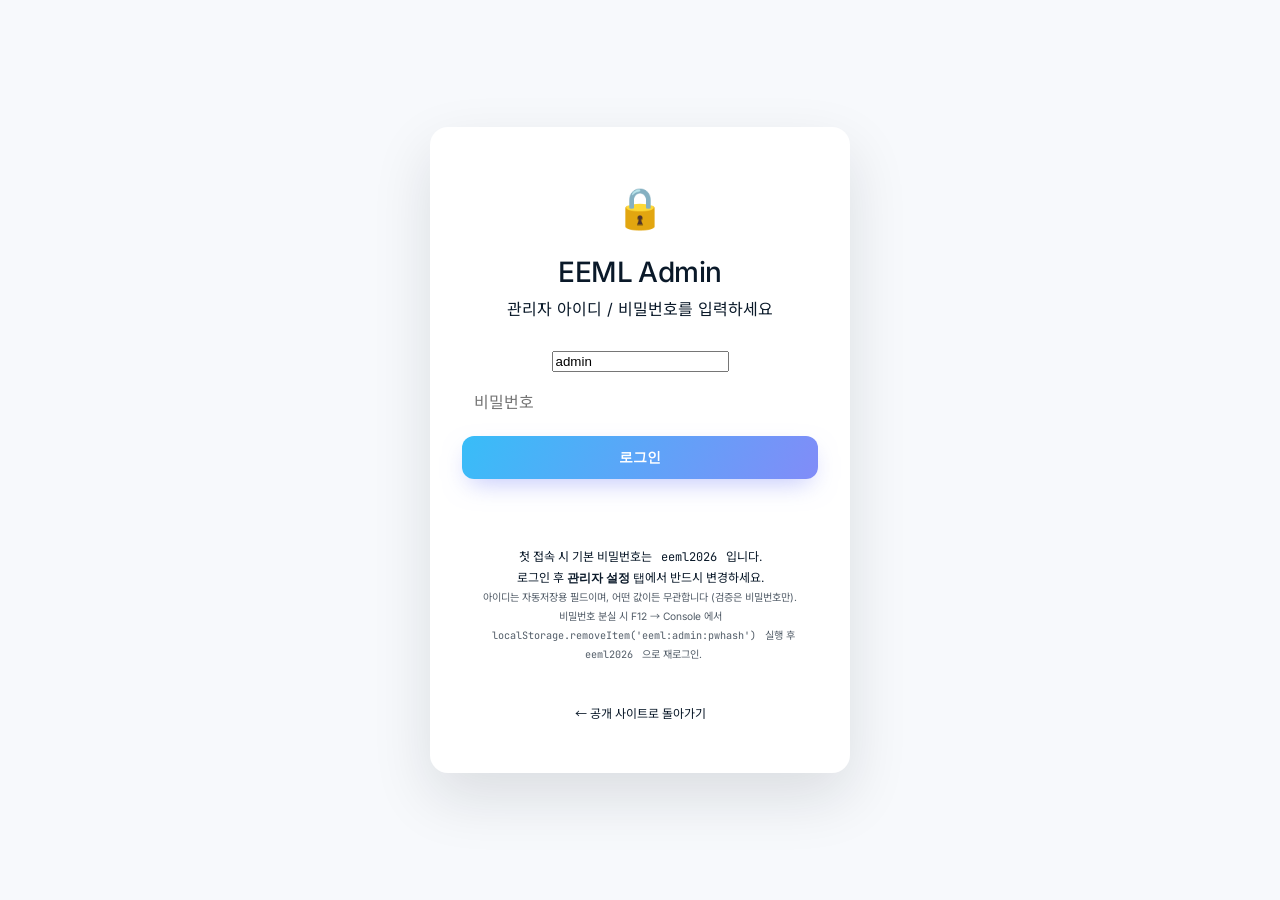
==== commit 15263115: "style(headings): switch heading font to sans-serif (gothic), widen research card image gap; bump css" ====
--- a/admin.html
+++ b/admin.html
@@ -10,7 +10,7 @@
   <meta http-equiv="Expires" content="0" />
   <link rel="icon" type="image/svg+xml" href="assets/icons/favicon.svg" />
   <link rel="stylesheet" href="css/fonts.css?v=20260629a" />
-  <link rel="stylesheet" href="css/style.css?v=20260713c" />
+  <link rel="stylesheet" href="css/style.css?v=20260811a" />
   <link rel="stylesheet" href="css/admin.css?v=20260605d" />
 </head>
 <body>
--- a/css/style.css
+++ b/css/style.css
@@ -19,7 +19,7 @@
   --c-highlight: #1B5BD9;
   --c-navy-deep: #0A1929;
 
-  --font-display: "Source Serif 4", "Noto Serif KR", Georgia, serif;
+  --font-display: "Inter", "Noto Sans KR", -apple-system, BlinkMacSystemFont, sans-serif;
   --font-sans: "Inter", "Noto Sans KR", -apple-system, BlinkMacSystemFont, sans-serif;
   --font-mono: "JetBrains Mono", ui-monospace, "SF Mono", Menlo, Consolas, monospace;
 
@@ -132,7 +132,7 @@
   color: var(--c-text);
   margin: 0 0 var(--space-4);
 }
-h1 { font-size: clamp(2.5rem, 6vw, var(--fs-5xl)); font-weight: 400; }
+h1 { font-size: clamp(2.5rem, 6vw, var(--fs-5xl)); font-weight: 500; }
 h2 { font-size: var(--fs-3xl); font-weight: 500; }
 h3 { font-size: var(--fs-xl); font-weight: 500; }
 p { margin: 0 0 var(--space-4); color: var(--c-text-muted); }
@@ -564,7 +564,7 @@
   border-radius: var(--radius-md);
   overflow: hidden;
   background: var(--c-surface-2);
-  margin-bottom: var(--space-5);
+  margin-bottom: var(--space-7);
   border: 1px solid var(--c-border);
 }
 .topic-cover img {
